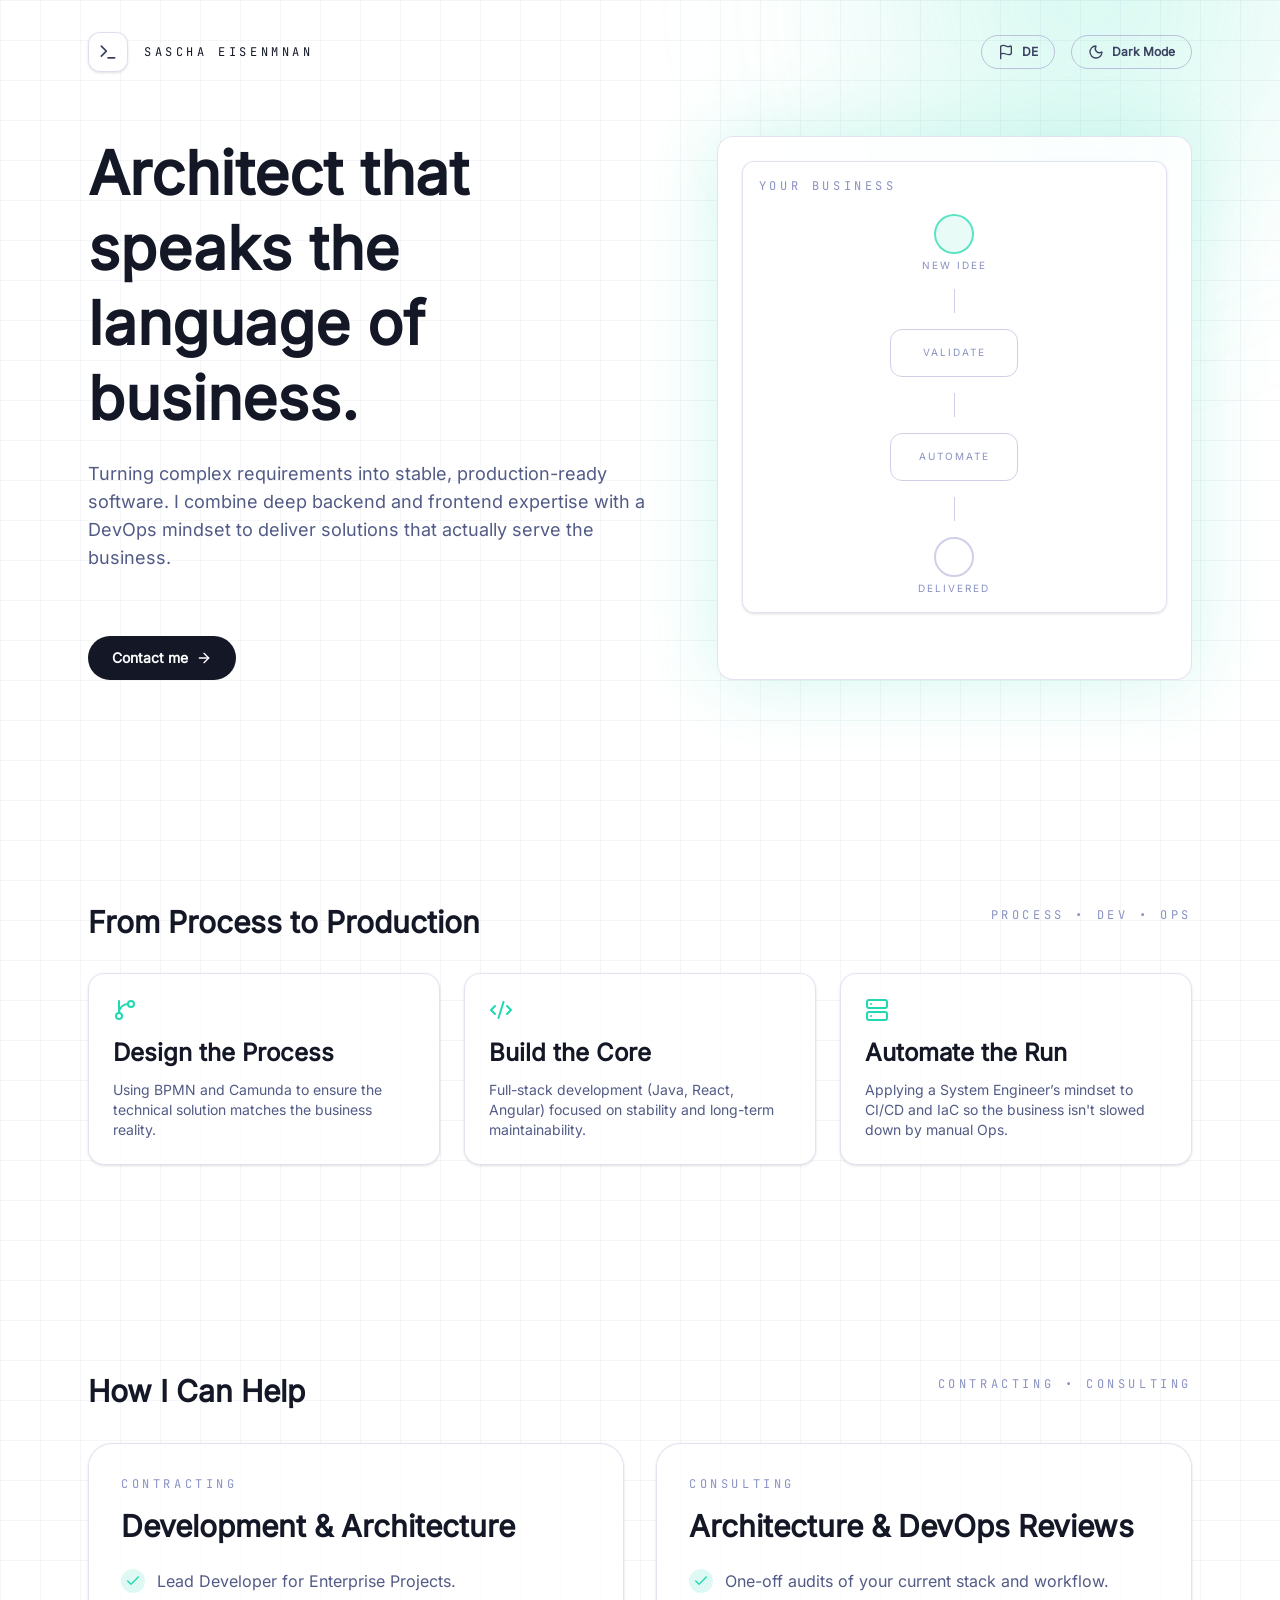
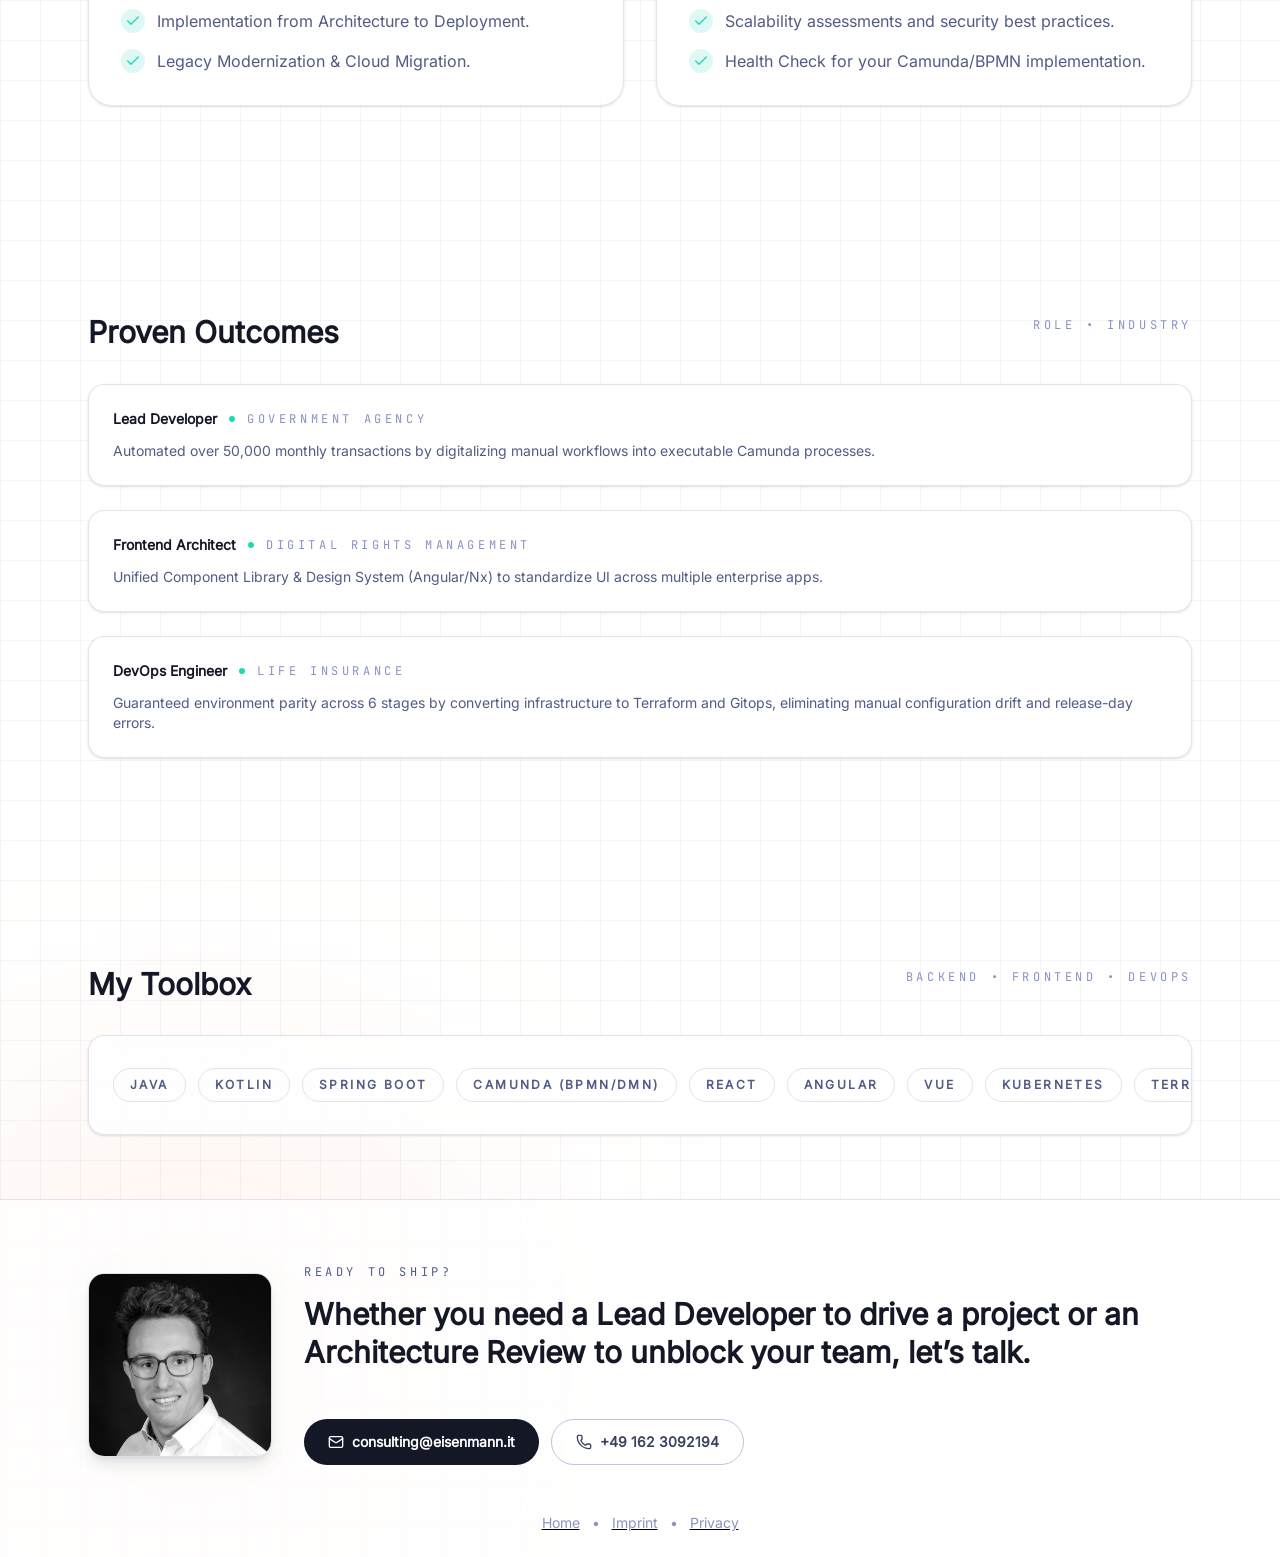
==== index.html @ 7e78bdd1 "Publish site from sascha-eisenmann/website@16d3186cc0974914301e470cc38a5252cf21152f" ====
<!DOCTYPE html><html lang="en-GB"><head><meta charSet="utf-8"/><meta name="viewport" content="width=device-width, initial-scale=1, shrink-to-fit=no"/><meta http-equiv="x-ua-compatible" content="ie=edge"/><meta name="generator" content="Gatsby 5.16.1"/><title data-react-helmet="true">Sascha Eisenmnan</title><style data-href="/styles.c20813e17851cd147e54.css" data-identity="gatsby-global-css">:host,:root{--fa-font-solid:normal 900 1em/1 "Font Awesome 6 Free";--fa-font-regular:normal 400 1em/1 "Font Awesome 6 Free";--fa-font-light:normal 300 1em/1 "Font Awesome 6 Pro";--fa-font-thin:normal 100 1em/1 "Font Awesome 6 Pro";--fa-font-duotone:normal 900 1em/1 "Font Awesome 6 Duotone";--fa-font-duotone-regular:normal 400 1em/1 "Font Awesome 6 Duotone";--fa-font-duotone-light:normal 300 1em/1 "Font Awesome 6 Duotone";--fa-font-duotone-thin:normal 100 1em/1 "Font Awesome 6 Duotone";--fa-font-brands:normal 400 1em/1 "Font Awesome 6 Brands";--fa-font-sharp-solid:normal 900 1em/1 "Font Awesome 6 Sharp";--fa-font-sharp-regular:normal 400 1em/1 "Font Awesome 6 Sharp";--fa-font-sharp-light:normal 300 1em/1 "Font Awesome 6 Sharp";--fa-font-sharp-thin:normal 100 1em/1 "Font Awesome 6 Sharp";--fa-font-sharp-duotone-solid:normal 900 1em/1 "Font Awesome 6 Sharp Duotone";--fa-font-sharp-duotone-regular:normal 400 1em/1 "Font Awesome 6 Sharp Duotone";--fa-font-sharp-duotone-light:normal 300 1em/1 "Font Awesome 6 Sharp Duotone";--fa-font-sharp-duotone-thin:normal 100 1em/1 "Font Awesome 6 Sharp Duotone"}svg.svg-inline--fa:not(:host),svg.svg-inline--fa:not(:root){box-sizing:content-box;overflow:visible}.svg-inline--fa{display:var(--fa-display,inline-block);height:1em;overflow:visible;vertical-align:-.125em}.svg-inline--fa.fa-2xs{vertical-align:.1em}.svg-inline--fa.fa-xs{vertical-align:0}.svg-inline--fa.fa-sm{vertical-align:-.07143em}.svg-inline--fa.fa-lg{vertical-align:-.2em}.svg-inline--fa.fa-xl{vertical-align:-.25em}.svg-inline--fa.fa-2xl{vertical-align:-.3125em}.svg-inline--fa.fa-pull-left{margin-right:var(--fa-pull-margin,.3em);width:auto}.svg-inline--fa.fa-pull-right{margin-left:var(--fa-pull-margin,.3em);width:auto}.svg-inline--fa.fa-li{top:.25em;width:var(--fa-li-width,2em)}.svg-inline--fa.fa-fw{width:var(--fa-fw-width,1.25em)}.fa-layers svg.svg-inline--fa{bottom:0;left:0;margin:auto;position:absolute;right:0;top:0}.fa-layers-counter,.fa-layers-text{display:inline-block;position:absolute;text-align:center}.fa-layers{display:inline-block;height:1em;position:relative;text-align:center;vertical-align:-.125em;width:1em}.fa-layers svg.svg-inline--fa{transform-origin:center center}.fa-layers-text{left:50%;top:50%;transform:translate(-50%,-50%);transform-origin:center center}.fa-layers-counter{background-color:var(--fa-counter-background-color,#ff253a);border-radius:var(--fa-counter-border-radius,1em);box-sizing:border-box;color:var(--fa-inverse,#fff);line-height:var(--fa-counter-line-height,1);max-width:var(--fa-counter-max-width,5em);min-width:var(--fa-counter-min-width,1.5em);overflow:hidden;padding:var(--fa-counter-padding,.25em .5em);right:var(--fa-right,0);text-overflow:ellipsis;top:var(--fa-top,0);transform:scale(var(--fa-counter-scale,.25));transform-origin:top right}.fa-layers-bottom-right{bottom:var(--fa-bottom,0);right:var(--fa-right,0);top:auto;transform:scale(var(--fa-layers-scale,.25));transform-origin:bottom right}.fa-layers-bottom-left{bottom:var(--fa-bottom,0);left:var(--fa-left,0);right:auto;top:auto;transform:scale(var(--fa-layers-scale,.25));transform-origin:bottom left}.fa-layers-top-right{right:var(--fa-right,0);top:var(--fa-top,0);transform:scale(var(--fa-layers-scale,.25));transform-origin:top right}.fa-layers-top-left{left:var(--fa-left,0);right:auto;top:var(--fa-top,0);transform:scale(var(--fa-layers-scale,.25));transform-origin:top left}.fa-1x{font-size:1em}.fa-2x{font-size:2em}.fa-3x{font-size:3em}.fa-4x{font-size:4em}.fa-5x{font-size:5em}.fa-6x{font-size:6em}.fa-7x{font-size:7em}.fa-8x{font-size:8em}.fa-9x{font-size:9em}.fa-10x{font-size:10em}.fa-2xs{font-size:.625em;line-height:.1em;vertical-align:.225em}.fa-xs{font-size:.75em;line-height:.08333em;vertical-align:.125em}.fa-sm{font-size:.875em;line-height:.07143em;vertical-align:.05357em}.fa-lg{font-size:1.25em;line-height:.05em;vertical-align:-.075em}.fa-xl{font-size:1.5em;line-height:.04167em;vertical-align:-.125em}.fa-2xl{font-size:2em;line-height:.03125em;vertical-align:-.1875em}.fa-fw{text-align:center;width:1.25em}.fa-ul{list-style-type:none;margin-left:var(--fa-li-margin,2.5em);padding-left:0}.fa-ul>li{position:relative}.fa-li{left:calc(var(--fa-li-width, 2em)*-1);line-height:inherit;position:absolute;text-align:center;width:var(--fa-li-width,2em)}.fa-border{border-color:var(--fa-border-color,#eee);border-radius:var(--fa-border-radius,.1em);border-style:var(--fa-border-style,solid);border-width:var(--fa-border-width,.08em);padding:var(--fa-border-padding,.2em .25em .15em)}.fa-pull-left{float:left;margin-right:var(--fa-pull-margin,.3em)}.fa-pull-right{float:right;margin-left:var(--fa-pull-margin,.3em)}.fa-beat{animation-delay:var(--fa-animation-delay,0s);animation-direction:var(--fa-animation-direction,normal);animation-duration:var(--fa-animation-duration,1s);animation-iteration-count:var(--fa-animation-iteration-count,infinite);animation-name:fa-beat;animation-timing-function:var(--fa-animation-timing,ease-in-out)}.fa-bounce{animation-delay:var(--fa-animation-delay,0s);animation-direction:var(--fa-animation-direction,normal);animation-duration:var(--fa-animation-duration,1s);animation-iteration-count:var(--fa-animation-iteration-count,infinite);animation-name:fa-bounce;animation-timing-function:var(--fa-animation-timing,cubic-bezier(.28,.84,.42,1))}.fa-fade{animation-iteration-count:var(--fa-animation-iteration-count,infinite);animation-name:fa-fade;animation-timing-function:var(--fa-animation-timing,cubic-bezier(.4,0,.6,1))}.fa-beat-fade,.fa-fade{animation-delay:var(--fa-animation-delay,0s);animation-direction:var(--fa-animation-direction,normal);animation-duration:var(--fa-animation-duration,1s)}.fa-beat-fade{animation-iteration-count:var(--fa-animation-iteration-count,infinite);animation-name:fa-beat-fade;animation-timing-function:var(--fa-animation-timing,cubic-bezier(.4,0,.6,1))}.fa-flip{animation-delay:var(--fa-animation-delay,0s);animation-direction:var(--fa-animation-direction,normal);animation-duration:var(--fa-animation-duration,1s);animation-iteration-count:var(--fa-animation-iteration-count,infinite);animation-name:fa-flip;animation-timing-function:var(--fa-animation-timing,ease-in-out)}.fa-shake{animation-duration:var(--fa-animation-duration,1s);animation-iteration-count:var(--fa-animation-iteration-count,infinite);animation-name:fa-shake;animation-timing-function:var(--fa-animation-timing,linear)}.fa-shake,.fa-spin{animation-delay:var(--fa-animation-delay,0s);animation-direction:var(--fa-animation-direction,normal)}.fa-spin{animation-duration:var(--fa-animation-duration,2s);animation-iteration-count:var(--fa-animation-iteration-count,infinite);animation-name:fa-spin;animation-timing-function:var(--fa-animation-timing,linear)}.fa-spin-reverse{--fa-animation-direction:reverse}.fa-pulse,.fa-spin-pulse{animation-direction:var(--fa-animation-direction,normal);animation-duration:var(--fa-animation-duration,1s);animation-iteration-count:var(--fa-animation-iteration-count,infinite);animation-name:fa-spin;animation-timing-function:var(--fa-animation-timing,steps(8))}@media (prefers-reduced-motion:reduce){.fa-beat,.fa-beat-fade,.fa-bounce,.fa-fade,.fa-flip,.fa-pulse,.fa-shake,.fa-spin,.fa-spin-pulse{animation-delay:-1ms;animation-duration:1ms;animation-iteration-count:1;transition-delay:0s;transition-duration:0s}}@keyframes fa-beat{0%,90%{transform:scale(1)}45%{transform:scale(var(--fa-beat-scale,1.25))}}@keyframes fa-bounce{0%{transform:scale(1) translateY(0)}10%{transform:scale(var(--fa-bounce-start-scale-x,1.1),var(--fa-bounce-start-scale-y,.9)) translateY(0)}30%{transform:scale(var(--fa-bounce-jump-scale-x,.9),var(--fa-bounce-jump-scale-y,1.1)) translateY(var(--fa-bounce-height,-.5em))}50%{transform:scale(var(--fa-bounce-land-scale-x,1.05),var(--fa-bounce-land-scale-y,.95)) translateY(0)}57%{transform:scale(1) translateY(var(--fa-bounce-rebound,-.125em))}64%{transform:scale(1) translateY(0)}to{transform:scale(1) translateY(0)}}@keyframes fa-fade{50%{opacity:var(--fa-fade-opacity,.4)}}@keyframes fa-beat-fade{0%,to{opacity:var(--fa-beat-fade-opacity,.4);transform:scale(1)}50%{opacity:1;transform:scale(var(--fa-beat-fade-scale,1.125))}}@keyframes fa-flip{50%{transform:rotate3d(var(--fa-flip-x,0),var(--fa-flip-y,1),var(--fa-flip-z,0),var(--fa-flip-angle,-180deg))}}@keyframes fa-shake{0%{transform:rotate(-15deg)}4%{transform:rotate(15deg)}24%,8%{transform:rotate(-18deg)}12%,28%{transform:rotate(18deg)}16%{transform:rotate(-22deg)}20%{transform:rotate(22deg)}32%{transform:rotate(-12deg)}36%{transform:rotate(12deg)}40%,to{transform:rotate(0deg)}}@keyframes fa-spin{0%{transform:rotate(0deg)}to{transform:rotate(1turn)}}.fa-rotate-90{transform:rotate(90deg)}.fa-rotate-180{transform:rotate(180deg)}.fa-rotate-270{transform:rotate(270deg)}.fa-flip-horizontal{transform:scaleX(-1)}.fa-flip-vertical{transform:scaleY(-1)}.fa-flip-both,.fa-flip-horizontal.fa-flip-vertical{transform:scale(-1)}.fa-rotate-by{transform:rotate(var(--fa-rotate-angle,0))}.fa-stack{display:inline-block;height:2em;position:relative;vertical-align:middle;width:2.5em}.fa-stack-1x,.fa-stack-2x{bottom:0;left:0;margin:auto;position:absolute;right:0;top:0;z-index:var(--fa-stack-z-index,auto)}.svg-inline--fa.fa-stack-1x{height:1em;width:1.25em}.svg-inline--fa.fa-stack-2x{height:2em;width:2.5em}.fa-inverse{color:var(--fa-inverse,#fff)}.fa-sr-only,.fa-sr-only-focusable:not(:focus),.sr-only,.sr-only-focusable:not(:focus){clip:rect(0,0,0,0);border-width:0;height:1px;margin:-1px;overflow:hidden;padding:0;position:absolute;white-space:nowrap;width:1px}.svg-inline--fa .fa-primary{fill:var(--fa-primary-color,currentColor);opacity:var(--fa-primary-opacity,1)}.svg-inline--fa .fa-secondary{fill:var(--fa-secondary-color,currentColor)}.svg-inline--fa .fa-secondary,.svg-inline--fa.fa-swap-opacity .fa-primary{opacity:var(--fa-secondary-opacity,.4)}.svg-inline--fa.fa-swap-opacity .fa-secondary{opacity:var(--fa-primary-opacity,1)}.svg-inline--fa mask .fa-primary,.svg-inline--fa mask .fa-secondary{fill:#000}

/*! tailwindcss v4.1.18 | MIT License | https://tailwindcss.com */@layer properties{@supports ((-webkit-hyphens:none) and (not (margin-trim:inline))) or ((-moz-orient:inline) and (not (color:rgb(from red r g b)))){*,::backdrop,:after,:before{--tw-rotate-x:initial;--tw-rotate-y:initial;--tw-rotate-z:initial;--tw-skew-x:initial;--tw-skew-y:initial;--tw-space-y-reverse:0;--tw-border-style:solid;--tw-leading:initial;--tw-font-weight:initial;--tw-tracking:initial;--tw-shadow:0 0 #0000;--tw-shadow-color:initial;--tw-shadow-alpha:100%;--tw-inset-shadow:0 0 #0000;--tw-inset-shadow-color:initial;--tw-inset-shadow-alpha:100%;--tw-ring-color:initial;--tw-ring-shadow:0 0 #0000;--tw-inset-ring-color:initial;--tw-inset-ring-shadow:0 0 #0000;--tw-ring-inset:initial;--tw-ring-offset-width:0px;--tw-ring-offset-color:#fff;--tw-ring-offset-shadow:0 0 #0000;--tw-outline-style:solid;--tw-blur:initial;--tw-brightness:initial;--tw-contrast:initial;--tw-grayscale:initial;--tw-hue-rotate:initial;--tw-invert:initial;--tw-opacity:initial;--tw-saturate:initial;--tw-sepia:initial;--tw-drop-shadow:initial;--tw-drop-shadow-color:initial;--tw-drop-shadow-alpha:100%;--tw-drop-shadow-size:initial;--tw-backdrop-blur:initial;--tw-backdrop-brightness:initial;--tw-backdrop-contrast:initial;--tw-backdrop-grayscale:initial;--tw-backdrop-hue-rotate:initial;--tw-backdrop-invert:initial;--tw-backdrop-opacity:initial;--tw-backdrop-saturate:initial;--tw-backdrop-sepia:initial;--tw-ease:initial;--tw-translate-x:0;--tw-translate-y:0;--tw-translate-z:0}}}@layer base{*,::backdrop,:after,:before{border:0 solid;box-sizing:border-box;margin:0;padding:0}::file-selector-button{border:0 solid;box-sizing:border-box;margin:0;padding:0}:host,html{-webkit-text-size-adjust:100%;font-feature-settings:var(--default-font-feature-settings,normal);-webkit-tap-highlight-color:transparent;font-family:var(--default-font-family,ui-sans-serif,system-ui,sans-serif,"Apple Color Emoji","Segoe UI Emoji","Segoe UI Symbol","Noto Color Emoji");font-variation-settings:var(--default-font-variation-settings,normal);line-height:1.5;-moz-tab-size:4;-o-tab-size:4;tab-size:4}hr{border-top-width:1px;color:inherit;height:0}abbr:where([title]){-webkit-text-decoration:underline dotted;text-decoration:underline dotted}h1,h2,h3,h4,h5,h6{font-size:inherit;font-weight:inherit}a{color:inherit;-webkit-text-decoration:inherit;text-decoration:inherit}b,strong{font-weight:bolder}code,kbd,pre,samp{font-feature-settings:var(--default-mono-font-feature-settings,normal);font-family:var(--default-mono-font-family,ui-monospace,SFMono-Regular,Menlo,Monaco,Consolas,"Liberation Mono","Courier New",monospace);font-size:1em;font-variation-settings:var(--default-mono-font-variation-settings,normal)}small{font-size:80%}sub,sup{font-size:75%;line-height:0;position:relative;vertical-align:baseline}sub{bottom:-.25em}sup{top:-.5em}table{border-collapse:collapse;border-color:inherit;text-indent:0}:-moz-focusring{outline:auto}progress{vertical-align:baseline}summary{display:list-item}menu,ol,ul{list-style:none}audio,canvas,embed,iframe,img,object,svg,video{display:block;vertical-align:middle}img,video{height:auto;max-width:100%}button,input,optgroup,select,textarea{font-feature-settings:inherit;background-color:#0000;border-radius:0;color:inherit;font:inherit;font-variation-settings:inherit;letter-spacing:inherit;opacity:1}::file-selector-button{font-feature-settings:inherit;background-color:#0000;border-radius:0;color:inherit;font:inherit;font-variation-settings:inherit;letter-spacing:inherit;opacity:1}:where(select:is([multiple],[size])) optgroup{font-weight:bolder}:where(select:is([multiple],[size])) optgroup option{padding-inline-start:20px}::file-selector-button{margin-inline-end:4px}::-moz-placeholder{opacity:1}::placeholder{opacity:1}@supports (not (-webkit-appearance:-apple-pay-button)) or (contain-intrinsic-size:1px){::-moz-placeholder{color:currentColor}::placeholder{color:currentColor}@supports (color:color-mix(in lab,red,red)){::-moz-placeholder{color:color-mix(in oklab,currentcolor 50%,transparent)}::placeholder{color:color-mix(in oklab,currentcolor 50%,transparent)}}}textarea{resize:vertical}::-webkit-search-decoration{-webkit-appearance:none}::-webkit-date-and-time-value{min-height:1lh;text-align:inherit}::-webkit-datetime-edit{display:inline-flex}::-webkit-datetime-edit-fields-wrapper{padding:0}::-webkit-datetime-edit,::-webkit-datetime-edit-year-field{padding-block:0}::-webkit-datetime-edit-day-field,::-webkit-datetime-edit-month-field{padding-block:0}::-webkit-datetime-edit-hour-field,::-webkit-datetime-edit-minute-field{padding-block:0}::-webkit-datetime-edit-millisecond-field,::-webkit-datetime-edit-second-field{padding-block:0}::-webkit-datetime-edit-meridiem-field{padding-block:0}::-webkit-calendar-picker-indicator{line-height:1}:-moz-ui-invalid{box-shadow:none}button,input:where([type=button],[type=reset],[type=submit]){-webkit-appearance:button;-moz-appearance:button;appearance:button}::file-selector-button{-webkit-appearance:button;-moz-appearance:button;appearance:button}::-webkit-inner-spin-button,::-webkit-outer-spin-button{height:auto}[hidden]:where(:not([hidden=until-found])){display:none!important}}@font-face{font-display:swap;font-family:IBM Plex Sans;font-style:normal;font-weight:400;src:url(/static/ibm-plex-sans-cyrillic-ext-400-normal-c7f19d6795be43c1647b4b5d3cc0953d.woff2)format("woff2"),url(/static/ibm-plex-sans-cyrillic-ext-400-normal-5b7e59c2b55016b4395610dc67a089a5.woff)format("woff");unicode-range:u+460-52f,u+1c80-1c8a,u+20b4,u+2de0-2dff,u+a640-a69f,u+fe2e-fe2f}@font-face{font-display:swap;font-family:IBM Plex Sans;font-style:normal;font-weight:400;src:url(/static/ibm-plex-sans-cyrillic-400-normal-f55992bec61fac647a43812753fdf6db.woff2)format("woff2"),url(/static/ibm-plex-sans-cyrillic-400-normal-c4aae3aa3c88327f34ffad0985107e06.woff)format("woff");unicode-range:u+301,u+400-45f,u+490-491,u+4b0-4b1,u+2116}@font-face{font-display:swap;font-family:IBM Plex Sans;font-style:normal;font-weight:400;src:url([data-uri])format("woff2"),url([data-uri])format("woff");unicode-range:u+370-377,u+37a-37f,u+384-38a,u+38c,u+38e-3a1,u+3a3-3ff}@font-face{font-display:swap;font-family:IBM Plex Sans;font-style:normal;font-weight:400;src:url([data-uri])format("woff2"),url([data-uri])format("woff");unicode-range:u+102-103,u+110-111,u+128-129,u+168-169,u+1a0-1a1,u+1af-1b0,u+300-301,u+303-304,u+308-309,u+323,u+329,u+1ea0-1ef9,u+20ab}@font-face{font-display:swap;font-family:IBM Plex Sans;font-style:normal;font-weight:400;src:url(/static/ibm-plex-sans-latin-ext-400-normal-11781b13e59d30facc4078291d0b62d2.woff2)format("woff2"),url(/static/ibm-plex-sans-latin-ext-400-normal-24d83b525f192cb3d1ca99619fd54f18.woff)format("woff");unicode-range:u+100-2ba,u+2bd-2c5,u+2c7-2cc,u+2ce-2d7,u+2dd-2ff,u+304,u+308,u+329,u+1d00-1dbf,u+1e00-1e9f,u+1ef2-1eff,u+2020,u+20a0-20ab,u+20ad-20c0,u+2113,u+2c60-2c7f,u+a720-a7ff}@font-face{font-display:swap;font-family:IBM Plex Sans;font-style:normal;font-weight:400;src:url(/static/ibm-plex-sans-latin-400-normal-3160b5c6767eb4c69c785b2b20ddf21a.woff2)format("woff2"),url(/static/ibm-plex-sans-latin-400-normal-65b2eda743bf1110347695ef0f76f829.woff)format("woff");unicode-range:u+??,u+131,u+152-153,u+2bb-2bc,u+2c6,u+2da,u+2dc,u+304,u+308,u+329,u+2000-206f,u+20ac,u+2122,u+2191,u+2193,u+2212,u+2215,u+feff,u+fffd}@font-face{font-display:swap;font-family:Inter;font-style:normal;font-weight:400;src:url(/static/inter-cyrillic-ext-400-normal-39fbf8d2c4abc46f721fd13d25f218b6.woff2)format("woff2"),url(/static/inter-cyrillic-ext-400-normal-818b84180553acc613f3384f97852cea.woff)format("woff");unicode-range:u+460-52f,u+1c80-1c8a,u+20b4,u+2de0-2dff,u+a640-a69f,u+fe2e-fe2f}@font-face{font-display:swap;font-family:Inter;font-style:normal;font-weight:400;src:url([data-uri])format("woff2"),url([data-uri])format("woff");unicode-range:u+301,u+400-45f,u+490-491,u+4b0-4b1,u+2116}@font-face{font-display:swap;font-family:Inter;font-style:normal;font-weight:400;src:url([data-uri])format("woff2"),url([data-uri])format("woff");unicode-range:u+1f??}@font-face{font-display:swap;font-family:Inter;font-style:normal;font-weight:400;src:url([data-uri])format("woff2"),url([data-uri])format("woff");unicode-range:u+370-377,u+37a-37f,u+384-38a,u+38c,u+38e-3a1,u+3a3-3ff}@font-face{font-display:swap;font-family:Inter;font-style:normal;font-weight:400;src:url([data-uri])format("woff2"),url([data-uri])format("woff");unicode-range:u+102-103,u+110-111,u+128-129,u+168-169,u+1a0-1a1,u+1af-1b0,u+300-301,u+303-304,u+308-309,u+323,u+329,u+1ea0-1ef9,u+20ab}@font-face{font-display:swap;font-family:Inter;font-style:normal;font-weight:400;src:url(/static/inter-latin-ext-400-normal-210fb826cb25acbd4094094e2ba72036.woff2)format("woff2"),url(/static/inter-latin-ext-400-normal-c616205185f0d3677df92ca67265336b.woff)format("woff");unicode-range:u+100-2ba,u+2bd-2c5,u+2c7-2cc,u+2ce-2d7,u+2dd-2ff,u+304,u+308,u+329,u+1d00-1dbf,u+1e00-1e9f,u+1ef2-1eff,u+2020,u+20a0-20ab,u+20ad-20c0,u+2113,u+2c60-2c7f,u+a720-a7ff}@font-face{font-display:swap;font-family:Inter;font-style:normal;font-weight:400;src:url(/static/inter-latin-400-normal-eca1e21531598d5db58f56b3ba23a8cc.woff2)format("woff2"),url(/static/inter-latin-400-normal-2ea1079c0069eb040a52a7830ffa0114.woff)format("woff");unicode-range:u+??,u+131,u+152-153,u+2bb-2bc,u+2c6,u+2da,u+2dc,u+304,u+308,u+329,u+2000-206f,u+20ac,u+2122,u+2191,u+2193,u+2212,u+2215,u+feff,u+fffd}@font-face{font-display:swap;font-family:JetBrains Mono;font-style:normal;font-weight:400;src:url([data-uri])format("woff2"),url([data-uri])format("woff");unicode-range:u+460-52f,u+1c80-1c8a,u+20b4,u+2de0-2dff,u+a640-a69f,u+fe2e-fe2f}@font-face{font-display:swap;font-family:JetBrains Mono;font-style:normal;font-weight:400;src:url([data-uri])format("woff2"),url([data-uri])format("woff");unicode-range:u+301,u+400-45f,u+490-491,u+4b0-4b1,u+2116}@font-face{font-display:swap;font-family:JetBrains Mono;font-style:normal;font-weight:400;src:url([data-uri])format("woff2"),url([data-uri])format("woff");unicode-range:u+370-377,u+37a-37f,u+384-38a,u+38c,u+38e-3a1,u+3a3-3ff}@font-face{font-display:swap;font-family:JetBrains Mono;font-style:normal;font-weight:400;src:url([data-uri])format("woff2"),url([data-uri])format("woff");unicode-range:u+102-103,u+110-111,u+128-129,u+168-169,u+1a0-1a1,u+1af-1b0,u+300-301,u+303-304,u+308-309,u+323,u+329,u+1ea0-1ef9,u+20ab}@font-face{font-display:swap;font-family:JetBrains Mono;font-style:normal;font-weight:400;src:url([data-uri])format("woff2"),url(/static/jetbrains-mono-latin-ext-400-normal-dfdc51c009ca3dea7613b2ff11d70b71.woff)format("woff");unicode-range:u+100-2ba,u+2bd-2c5,u+2c7-2cc,u+2ce-2d7,u+2dd-2ff,u+304,u+308,u+329,u+1d00-1dbf,u+1e00-1e9f,u+1ef2-1eff,u+2020,u+20a0-20ab,u+20ad-20c0,u+2113,u+2c60-2c7f,u+a720-a7ff}@font-face{font-display:swap;font-family:JetBrains Mono;font-style:normal;font-weight:400;src:url(/static/jetbrains-mono-latin-400-normal-d04352f240062b100fba0eff7f328200.woff2)format("woff2"),url(/static/jetbrains-mono-latin-400-normal-1fef352a4021940e309a0cc0794be0f8.woff)format("woff");unicode-range:u+??,u+131,u+152-153,u+2bb-2bc,u+2c6,u+2da,u+2dc,u+304,u+308,u+329,u+2000-206f,u+20ac,u+2122,u+2191,u+2193,u+2212,u+2215,u+feff,u+fffd}@layer theme{:host,:root{--font-sans:"Inter",ui-sans-serif,system-ui;--font-mono:"JetBrains Mono",ui-monospace,SFMono-Regular;--color-white:#fff;--spacing:.25rem;--container-6xl:72rem;--text-xs:.75rem;--text-xs--line-height:1.33333;--text-sm:.875rem;--text-sm--line-height:1.42857;--text-base:1rem;--text-base--line-height:1.5;--text-lg:1.125rem;--text-lg--line-height:1.55556;--text-xl:1.25rem;--text-xl--line-height:1.4;--text-2xl:1.5rem;--text-2xl--line-height:1.33333;--text-3xl:1.875rem;--text-3xl--line-height:1.2;--text-4xl:2.25rem;--text-4xl--line-height:1.11111;--text-6xl:3.75rem;--text-6xl--line-height:1;--font-weight-semibold:600;--leading-tight:1.25;--radius-xl:.75rem;--radius-2xl:1rem;--radius-3xl:1.5rem;--ease-in-out:cubic-bezier(.4,0,.2,1);--default-transition-duration:.15s;--default-transition-timing-function:cubic-bezier(.4,0,.2,1);--default-font-family:var(--font-sans);--default-mono-font-family:var(--font-mono);--color-ink-50:#f7f7fb;--color-ink-100:#ececf6;--color-ink-200:#cfd0e7;--color-ink-300:#b1b5d6;--color-ink-400:#8a92c2;--color-ink-600:#525b86;--color-ink-700:#3b4261;--color-ink-800:#262a3f;--color-ink-900:#141726;--color-neon-500:#20d9b0;--color-ember-500:#ff7a42}}@layer components;@layer utilities{.pointer-events-none{pointer-events:none}.absolute{position:absolute}.relative{position:relative}.sticky{position:sticky}.-inset-2{inset:calc(var(--spacing)*-2)}.inset-0{inset:calc(var(--spacing)*0)}.-top-48{top:calc(var(--spacing)*-48)}.right-0{right:calc(var(--spacing)*0)}.bottom-0{bottom:calc(var(--spacing)*0)}.left-0{left:calc(var(--spacing)*0)}.z-10{z-index:10}.mx-auto{margin-inline:auto}.prose{color:var(--tw-prose-body);max-width:65ch}.prose :where(p):not(:where([class~=not-prose],[class~=not-prose] *)){margin-bottom:1.25em;margin-top:1.25em}.prose :where([class~=lead]):not(:where([class~=not-prose],[class~=not-prose] *)){color:var(--tw-prose-lead);font-size:1.25em;line-height:1.6;margin-bottom:1.2em;margin-top:1.2em}.prose :where(a):not(:where([class~=not-prose],[class~=not-prose] *)){color:var(--tw-prose-links);font-weight:500;text-decoration:underline}.prose :where(strong):not(:where([class~=not-prose],[class~=not-prose] *)){color:var(--tw-prose-bold);font-weight:600}.prose :where(a strong):not(:where([class~=not-prose],[class~=not-prose] *)),.prose :where(blockquote strong):not(:where([class~=not-prose],[class~=not-prose] *)),.prose :where(thead th strong):not(:where([class~=not-prose],[class~=not-prose] *)){color:inherit}.prose :where(ol):not(:where([class~=not-prose],[class~=not-prose] *)){list-style-type:decimal;margin-bottom:1.25em;margin-top:1.25em;padding-inline-start:1.625em}.prose :where(ol[type=A]):not(:where([class~=not-prose],[class~=not-prose] *)){list-style-type:upper-alpha}.prose :where(ol[type=a]):not(:where([class~=not-prose],[class~=not-prose] *)){list-style-type:lower-alpha}.prose :where(ol[type=A s]):not(:where([class~=not-prose],[class~=not-prose] *)){list-style-type:upper-alpha}.prose :where(ol[type=a s]):not(:where([class~=not-prose],[class~=not-prose] *)){list-style-type:lower-alpha}.prose :where(ol[type=I]):not(:where([class~=not-prose],[class~=not-prose] *)){list-style-type:upper-roman}.prose :where(ol[type=i]):not(:where([class~=not-prose],[class~=not-prose] *)){list-style-type:lower-roman}.prose :where(ol[type=I s]):not(:where([class~=not-prose],[class~=not-prose] *)){list-style-type:upper-roman}.prose :where(ol[type=i s]):not(:where([class~=not-prose],[class~=not-prose] *)){list-style-type:lower-roman}.prose :where(ol[type="1"]):not(:where([class~=not-prose],[class~=not-prose] *)){list-style-type:decimal}.prose :where(ul):not(:where([class~=not-prose],[class~=not-prose] *)){list-style-type:disc;margin-bottom:1.25em;margin-top:1.25em;padding-inline-start:1.625em}.prose :where(ol>li):not(:where([class~=not-prose],[class~=not-prose] *))::marker{color:var(--tw-prose-counters);font-weight:400}.prose :where(ul>li):not(:where([class~=not-prose],[class~=not-prose] *))::marker{color:var(--tw-prose-bullets)}.prose :where(dt):not(:where([class~=not-prose],[class~=not-prose] *)){color:var(--tw-prose-headings);font-weight:600;margin-top:1.25em}.prose :where(hr):not(:where([class~=not-prose],[class~=not-prose] *)){border-color:var(--tw-prose-hr);border-top-width:1px;margin-bottom:3em;margin-top:3em}.prose :where(blockquote):not(:where([class~=not-prose],[class~=not-prose] *)){border-inline-start-color:var(--tw-prose-quote-borders);border-inline-start-width:.25rem;color:var(--tw-prose-quotes);font-style:italic;font-weight:500;margin-bottom:1.6em;margin-top:1.6em;padding-inline-start:1em;quotes:"“""”""‘""’"}.prose :where(blockquote p:first-of-type):not(:where([class~=not-prose],[class~=not-prose] *)):before{content:open-quote}.prose :where(blockquote p:last-of-type):not(:where([class~=not-prose],[class~=not-prose] *)):after{content:close-quote}.prose :where(h1):not(:where([class~=not-prose],[class~=not-prose] *)){color:var(--tw-prose-headings);font-size:2.25em;font-weight:800;line-height:1.11111;margin-bottom:.888889em;margin-top:0}.prose :where(h1 strong):not(:where([class~=not-prose],[class~=not-prose] *)){color:inherit;font-weight:900}.prose :where(h2):not(:where([class~=not-prose],[class~=not-prose] *)){color:var(--tw-prose-headings);font-size:1.5em;font-weight:700;line-height:1.33333;margin-bottom:1em;margin-top:2em}.prose :where(h2 strong):not(:where([class~=not-prose],[class~=not-prose] *)){color:inherit;font-weight:800}.prose :where(h3):not(:where([class~=not-prose],[class~=not-prose] *)){color:var(--tw-prose-headings);font-size:1.25em;font-weight:600;line-height:1.6;margin-bottom:.6em;margin-top:1.6em}.prose :where(h3 strong):not(:where([class~=not-prose],[class~=not-prose] *)){color:inherit;font-weight:700}.prose :where(h4):not(:where([class~=not-prose],[class~=not-prose] *)){color:var(--tw-prose-headings);font-weight:600;line-height:1.5;margin-bottom:.5em;margin-top:1.5em}.prose :where(h4 strong):not(:where([class~=not-prose],[class~=not-prose] *)){color:inherit;font-weight:700}.prose :where(img):not(:where([class~=not-prose],[class~=not-prose] *)){margin-bottom:2em;margin-top:2em}.prose :where(picture):not(:where([class~=not-prose],[class~=not-prose] *)){display:block;margin-bottom:2em;margin-top:2em}.prose :where(video):not(:where([class~=not-prose],[class~=not-prose] *)){margin-bottom:2em;margin-top:2em}.prose :where(kbd):not(:where([class~=not-prose],[class~=not-prose] *)){border-radius:.3125rem;box-shadow:0 0 0 1px var(--tw-prose-kbd-shadows),0 3px 0 var(--tw-prose-kbd-shadows);color:var(--tw-prose-kbd);font-family:inherit;font-size:.875em;font-weight:500;padding-inline-end:.375em;padding-bottom:.1875em;padding-top:.1875em;padding-inline-start:.375em}.prose :where(code):not(:where([class~=not-prose],[class~=not-prose] *)){color:var(--tw-prose-code);font-size:.875em;font-weight:600}.prose :where(code):not(:where([class~=not-prose],[class~=not-prose] *)):after,.prose :where(code):not(:where([class~=not-prose],[class~=not-prose] *)):before{content:"`"}.prose :where(a code):not(:where([class~=not-prose],[class~=not-prose] *)),.prose :where(h1 code):not(:where([class~=not-prose],[class~=not-prose] *)){color:inherit}.prose :where(h2 code):not(:where([class~=not-prose],[class~=not-prose] *)){color:inherit;font-size:.875em}.prose :where(h3 code):not(:where([class~=not-prose],[class~=not-prose] *)){color:inherit;font-size:.9em}.prose :where(blockquote code):not(:where([class~=not-prose],[class~=not-prose] *)),.prose :where(h4 code):not(:where([class~=not-prose],[class~=not-prose] *)),.prose :where(thead th code):not(:where([class~=not-prose],[class~=not-prose] *)){color:inherit}.prose :where(pre):not(:where([class~=not-prose],[class~=not-prose] *)){background-color:var(--tw-prose-pre-bg);border-radius:.375rem;color:var(--tw-prose-pre-code);font-size:.875em;font-weight:400;line-height:1.71429;margin-bottom:1.71429em;margin-top:1.71429em;overflow-x:auto;padding-inline-end:1.14286em;padding-bottom:.857143em;padding-top:.857143em;padding-inline-start:1.14286em}.prose :where(pre code):not(:where([class~=not-prose],[class~=not-prose] *)){background-color:#0000;border-radius:0;border-width:0;color:inherit;font-family:inherit;font-size:inherit;font-weight:inherit;line-height:inherit;padding:0}.prose :where(pre code):not(:where([class~=not-prose],[class~=not-prose] *)):after,.prose :where(pre code):not(:where([class~=not-prose],[class~=not-prose] *)):before{content:none}.prose :where(table):not(:where([class~=not-prose],[class~=not-prose] *)){font-size:.875em;line-height:1.71429;margin-bottom:2em;margin-top:2em;table-layout:auto;width:100%}.prose :where(thead):not(:where([class~=not-prose],[class~=not-prose] *)){border-bottom-color:var(--tw-prose-th-borders);border-bottom-width:1px}.prose :where(thead th):not(:where([class~=not-prose],[class~=not-prose] *)){color:var(--tw-prose-headings);font-weight:600;padding-inline-end:.571429em;padding-bottom:.571429em;padding-inline-start:.571429em;vertical-align:bottom}.prose :where(tbody tr):not(:where([class~=not-prose],[class~=not-prose] *)){border-bottom-color:var(--tw-prose-td-borders);border-bottom-width:1px}.prose :where(tbody tr:last-child):not(:where([class~=not-prose],[class~=not-prose] *)){border-bottom-width:0}.prose :where(tbody td):not(:where([class~=not-prose],[class~=not-prose] *)){vertical-align:baseline}.prose :where(tfoot):not(:where([class~=not-prose],[class~=not-prose] *)){border-top-color:var(--tw-prose-th-borders);border-top-width:1px}.prose :where(tfoot td):not(:where([class~=not-prose],[class~=not-prose] *)){vertical-align:top}.prose :where(th,td):not(:where([class~=not-prose],[class~=not-prose] *)){text-align:start}.prose :where(figure>*):not(:where([class~=not-prose],[class~=not-prose] *)){margin-bottom:0;margin-top:0}.prose :where(figcaption):not(:where([class~=not-prose],[class~=not-prose] *)){color:var(--tw-prose-captions);font-size:.875em;line-height:1.42857;margin-top:.857143em}.prose{--tw-prose-body:oklch(37.3% .034 259.733);--tw-prose-headings:oklch(21% .034 264.665);--tw-prose-lead:oklch(44.6% .03 256.802);--tw-prose-links:oklch(21% .034 264.665);--tw-prose-bold:oklch(21% .034 264.665);--tw-prose-counters:oklch(55.1% .027 264.364);--tw-prose-bullets:oklch(87.2% .01 258.338);--tw-prose-hr:oklch(92.8% .006 264.531);--tw-prose-quotes:oklch(21% .034 264.665);--tw-prose-quote-borders:oklch(92.8% .006 264.531);--tw-prose-captions:oklch(55.1% .027 264.364);--tw-prose-kbd:oklch(21% .034 264.665);--tw-prose-kbd-shadows:oklab(21% -.00316127 -.0338527/.1);--tw-prose-code:oklch(21% .034 264.665);--tw-prose-pre-code:oklch(92.8% .006 264.531);--tw-prose-pre-bg:oklch(27.8% .033 256.848);--tw-prose-th-borders:oklch(87.2% .01 258.338);--tw-prose-td-borders:oklch(92.8% .006 264.531);--tw-prose-invert-body:oklch(87.2% .01 258.338);--tw-prose-invert-headings:#fff;--tw-prose-invert-lead:oklch(70.7% .022 261.325);--tw-prose-invert-links:#fff;--tw-prose-invert-bold:#fff;--tw-prose-invert-counters:oklch(70.7% .022 261.325);--tw-prose-invert-bullets:oklch(44.6% .03 256.802);--tw-prose-invert-hr:oklch(37.3% .034 259.733);--tw-prose-invert-quotes:oklch(96.7% .003 264.542);--tw-prose-invert-quote-borders:oklch(37.3% .034 259.733);--tw-prose-invert-captions:oklch(70.7% .022 261.325);--tw-prose-invert-kbd:#fff;--tw-prose-invert-kbd-shadows:#ffffff1a;--tw-prose-invert-code:#fff;--tw-prose-invert-pre-code:oklch(87.2% .01 258.338);--tw-prose-invert-pre-bg:#00000080;--tw-prose-invert-th-borders:oklch(44.6% .03 256.802);--tw-prose-invert-td-borders:oklch(37.3% .034 259.733);font-size:1rem;line-height:1.75}.prose :where(picture>img):not(:where([class~=not-prose],[class~=not-prose] *)){margin-bottom:0;margin-top:0}.prose :where(li):not(:where([class~=not-prose],[class~=not-prose] *)){margin-bottom:.5em;margin-top:.5em}.prose :where(ol>li):not(:where([class~=not-prose],[class~=not-prose] *)),.prose :where(ul>li):not(:where([class~=not-prose],[class~=not-prose] *)){padding-inline-start:.375em}.prose :where(.prose>ul>li p):not(:where([class~=not-prose],[class~=not-prose] *)){margin-bottom:.75em;margin-top:.75em}.prose :where(.prose>ul>li>p:first-child):not(:where([class~=not-prose],[class~=not-prose] *)){margin-top:1.25em}.prose :where(.prose>ul>li>p:last-child):not(:where([class~=not-prose],[class~=not-prose] *)){margin-bottom:1.25em}.prose :where(.prose>ol>li>p:first-child):not(:where([class~=not-prose],[class~=not-prose] *)){margin-top:1.25em}.prose :where(.prose>ol>li>p:last-child):not(:where([class~=not-prose],[class~=not-prose] *)){margin-bottom:1.25em}.prose :where(ul ul,ul ol,ol ul,ol ol):not(:where([class~=not-prose],[class~=not-prose] *)){margin-bottom:.75em;margin-top:.75em}.prose :where(dl):not(:where([class~=not-prose],[class~=not-prose] *)){margin-bottom:1.25em;margin-top:1.25em}.prose :where(dd):not(:where([class~=not-prose],[class~=not-prose] *)){margin-top:.5em;padding-inline-start:1.625em}.prose :where(h2+*):not(:where([class~=not-prose],[class~=not-prose] *)),.prose :where(h3+*):not(:where([class~=not-prose],[class~=not-prose] *)),.prose :where(h4+*):not(:where([class~=not-prose],[class~=not-prose] *)),.prose :where(hr+*):not(:where([class~=not-prose],[class~=not-prose] *)){margin-top:0}.prose :where(thead th:first-child):not(:where([class~=not-prose],[class~=not-prose] *)){padding-inline-start:0}.prose :where(thead th:last-child):not(:where([class~=not-prose],[class~=not-prose] *)){padding-inline-end:0}.prose :where(tbody td,tfoot td):not(:where([class~=not-prose],[class~=not-prose] *)){padding-inline-end:.571429em;padding-bottom:.571429em;padding-top:.571429em;padding-inline-start:.571429em}.prose :where(tbody td:first-child,tfoot td:first-child):not(:where([class~=not-prose],[class~=not-prose] *)){padding-inline-start:0}.prose :where(tbody td:last-child,tfoot td:last-child):not(:where([class~=not-prose],[class~=not-prose] *)){padding-inline-end:0}.prose :where(figure):not(:where([class~=not-prose],[class~=not-prose] *)){margin-bottom:2em;margin-top:2em}.prose :where(.prose>:first-child):not(:where([class~=not-prose],[class~=not-prose] *)){margin-top:0}.prose :where(.prose>:last-child):not(:where([class~=not-prose],[class~=not-prose] *)){margin-bottom:0}.mt-3{margin-top:calc(var(--spacing)*3)}.mt-4{margin-top:calc(var(--spacing)*4)}.mt-5{margin-top:calc(var(--spacing)*5)}.mt-6{margin-top:calc(var(--spacing)*6)}.mt-10{margin-top:calc(var(--spacing)*10)}.mt-20{margin-top:calc(var(--spacing)*20)}.block{display:block}.contents{display:contents}.flex{display:flex}.grid{display:grid}.hidden{display:none}.table-header-group{display:table-header-group}.h-1\.5{height:calc(var(--spacing)*1.5)}.h-4{height:calc(var(--spacing)*4)}.h-5{height:calc(var(--spacing)*5)}.h-6{height:calc(var(--spacing)*6)}.h-7{height:calc(var(--spacing)*7)}.h-10{height:calc(var(--spacing)*10)}.h-12{height:calc(var(--spacing)*12)}.h-14{height:calc(var(--spacing)*14)}.h-96{height:calc(var(--spacing)*96)}.h-full{height:100%}.min-h-10{min-height:calc(var(--spacing)*10)}.min-h-screen{min-height:100vh}.w-1\.5{width:calc(var(--spacing)*1.5)}.w-4{width:calc(var(--spacing)*4)}.w-5{width:calc(var(--spacing)*5)}.w-6{width:calc(var(--spacing)*6)}.w-7{width:calc(var(--spacing)*7)}.w-10{width:calc(var(--spacing)*10)}.w-14{width:calc(var(--spacing)*14)}.w-32{width:calc(var(--spacing)*32)}.w-96{width:calc(var(--spacing)*96)}.w-full{width:100%}.w-px{width:1px}.max-w-6xl{max-width:var(--container-6xl)}.max-w-40{max-width:calc(var(--spacing)*40)}.max-w-none{max-width:none}.min-w-10{min-width:calc(var(--spacing)*10)}.flex-1{flex:1}.basis-2\/12{flex-basis:16.6667%}.transform{transform:var(--tw-rotate-x,)var(--tw-rotate-y,)var(--tw-rotate-z,)var(--tw-skew-x,)var(--tw-skew-y,)}.cursor-pointer{cursor:pointer}.flex-col{flex-direction:column}.place-items-center{place-items:center}.gap-6{gap:calc(var(--spacing)*6)}.gap-8{gap:calc(var(--spacing)*8)}.gap-12{gap:calc(var(--spacing)*12)}:where(.space-y-4>:not(:last-child)){--tw-space-y-reverse:0;margin-block-end:calc(var(--spacing)*4*(1 - var(--tw-space-y-reverse)));margin-block-start:calc(var(--spacing)*4*var(--tw-space-y-reverse))}:where(.space-y-16>:not(:last-child)){--tw-space-y-reverse:0;margin-block-end:calc(var(--spacing)*16*(1 - var(--tw-space-y-reverse)));margin-block-start:calc(var(--spacing)*16*var(--tw-space-y-reverse))}.overflow-hidden{overflow:hidden}.rounded-2xl{border-radius:var(--radius-2xl)}.rounded-3xl{border-radius:var(--radius-3xl)}.rounded-full{border-radius:3.40282e+38px}.rounded-xl{border-radius:var(--radius-xl)}.border{border-style:var(--tw-border-style);border-width:1px}.border-2{border-style:var(--tw-border-style);border-width:2px}.border-t{border-top-style:var(--tw-border-style);border-top-width:1px}.border-ink-200{border-color:var(--color-ink-200)}.border-ink-200\/60{border-color:#cfd0e799}@supports (color:color-mix(in lab,red,red)){.border-ink-200\/60{border-color:color-mix(in oklab,var(--color-ink-200)60%,transparent)}}.border-ink-200\/70{border-color:#cfd0e7b3}@supports (color:color-mix(in lab,red,red)){.border-ink-200\/70{border-color:color-mix(in oklab,var(--color-ink-200)70%,transparent)}}.border-ink-300\/80{border-color:#b1b5d6cc}@supports (color:color-mix(in lab,red,red)){.border-ink-300\/80{border-color:color-mix(in oklab,var(--color-ink-300)80%,transparent)}}.border-neon-500\/30{border-color:#20d9b04d}@supports (color:color-mix(in lab,red,red)){.border-neon-500\/30{border-color:color-mix(in oklab,var(--color-neon-500)30%,transparent)}}.border-neon-500\/40{border-color:#20d9b066}@supports (color:color-mix(in lab,red,red)){.border-neon-500\/40{border-color:color-mix(in oklab,var(--color-neon-500)40%,transparent)}}.border-neon-500\/70{border-color:#20d9b0b3}@supports (color:color-mix(in lab,red,red)){.border-neon-500\/70{border-color:color-mix(in oklab,var(--color-neon-500)70%,transparent)}}.bg-ember-500\/20{background-color:#ff7a4233}@supports (color:color-mix(in lab,red,red)){.bg-ember-500\/20{background-color:color-mix(in oklab,var(--color-ember-500)20%,transparent)}}.bg-ink-200{background-color:var(--color-ink-200)}.bg-ink-900{background-color:var(--color-ink-900)}.bg-neon-500{background-color:var(--color-neon-500)}.bg-neon-500\/10{background-color:#20d9b01a}@supports (color:color-mix(in lab,red,red)){.bg-neon-500\/10{background-color:color-mix(in oklab,var(--color-neon-500)10%,transparent)}}.bg-neon-500\/15{background-color:#20d9b026}@supports (color:color-mix(in lab,red,red)){.bg-neon-500\/15{background-color:color-mix(in oklab,var(--color-neon-500)15%,transparent)}}.bg-neon-500\/20{background-color:#20d9b033}@supports (color:color-mix(in lab,red,red)){.bg-neon-500\/20{background-color:color-mix(in oklab,var(--color-neon-500)20%,transparent)}}.bg-white\/80{background-color:#fffc}@supports (color:color-mix(in lab,red,red)){.bg-white\/80{background-color:color-mix(in oklab,var(--color-white)80%,transparent)}}.bg-white\/90{background-color:#ffffffe6}@supports (color:color-mix(in lab,red,red)){.bg-white\/90{background-color:color-mix(in oklab,var(--color-white)90%,transparent)}}.object-cover{-o-object-fit:cover;object-fit:cover}.p-4{padding:calc(var(--spacing)*4)}.p-6{padding:calc(var(--spacing)*6)}.p-8{padding:calc(var(--spacing)*8)}.px-4{padding-inline:calc(var(--spacing)*4)}.px-6{padding-inline:calc(var(--spacing)*6)}.py-2{padding-block:calc(var(--spacing)*2)}.py-3{padding-block:calc(var(--spacing)*3)}.py-8{padding-block:calc(var(--spacing)*8)}.py-16{padding-block:calc(var(--spacing)*16)}.pt-6{padding-top:calc(var(--spacing)*6)}.pt-8{padding-top:calc(var(--spacing)*8)}.pt-16{padding-top:calc(var(--spacing)*16)}.pb-6{padding-bottom:calc(var(--spacing)*6)}.pb-20{padding-bottom:calc(var(--spacing)*20)}.text-center{text-align:center}.font-mono{font-family:var(--font-mono)}.text-2xl{font-size:var(--text-2xl);line-height:var(--tw-leading,var(--text-2xl--line-height))}.text-3xl{font-size:var(--text-3xl);line-height:var(--tw-leading,var(--text-3xl--line-height))}.text-4xl{font-size:var(--text-4xl);line-height:var(--tw-leading,var(--text-4xl--line-height))}.text-base{font-size:var(--text-base);line-height:var(--tw-leading,var(--text-base--line-height))}.text-lg{font-size:var(--text-lg);line-height:var(--tw-leading,var(--text-lg--line-height))}.text-sm{font-size:var(--text-sm);line-height:var(--tw-leading,var(--text-sm--line-height))}.text-xl{font-size:var(--text-xl);line-height:var(--tw-leading,var(--text-xl--line-height))}.text-xs{font-size:var(--text-xs);line-height:var(--tw-leading,var(--text-xs--line-height))}.text-\[10px\]{font-size:10px}.leading-tight{--tw-leading:var(--leading-tight);line-height:var(--leading-tight)}.font-semibold{--tw-font-weight:var(--font-weight-semibold);font-weight:var(--font-weight-semibold)}.tracking-\[0\.2em\]{--tw-tracking:.2em;letter-spacing:.2em}.tracking-\[0\.3em\]{--tw-tracking:.3em;letter-spacing:.3em}.hyphens-auto{hyphens:auto}.whitespace-nowrap{white-space:nowrap}.text-ink-400{color:var(--color-ink-400)}.text-ink-600{color:var(--color-ink-600)}.text-ink-700{color:var(--color-ink-700)}.text-ink-900{color:var(--color-ink-900)}.text-neon-500{color:var(--color-neon-500)}.text-white{color:var(--color-white)}.uppercase{text-transform:uppercase}.overline{text-decoration-line:overline}.underline{text-decoration-line:underline}.opacity-50{opacity:.5}.opacity-70{opacity:.7}.shadow-lg{--tw-shadow:0 10px 15px -3px var(--tw-shadow-color,#0000001a),0 4px 6px -4px var(--tw-shadow-color,#0000001a)}.shadow-lg,.shadow-sm{box-shadow:var(--tw-inset-shadow),var(--tw-inset-ring-shadow),var(--tw-ring-offset-shadow),var(--tw-ring-shadow),var(--tw-shadow)}.shadow-sm{--tw-shadow:0 1px 3px 0 var(--tw-shadow-color,#0000001a),0 1px 2px -1px var(--tw-shadow-color,#0000001a)}.outline{outline-style:var(--tw-outline-style);outline-width:1px}.blur-\[10px\]{--tw-blur:blur(10px)}.blur-\[10px\],.blur-\[120px\]{filter:var(--tw-blur,)var(--tw-brightness,)var(--tw-contrast,)var(--tw-grayscale,)var(--tw-hue-rotate,)var(--tw-invert,)var(--tw-saturate,)var(--tw-sepia,)var(--tw-drop-shadow,)}.blur-\[120px\]{--tw-blur:blur(120px)}.blur-\[160px\]{--tw-blur:blur(160px)}.blur-\[160px\],.filter{filter:var(--tw-blur,)var(--tw-brightness,)var(--tw-contrast,)var(--tw-grayscale,)var(--tw-hue-rotate,)var(--tw-invert,)var(--tw-saturate,)var(--tw-sepia,)var(--tw-drop-shadow,)}.backdrop-blur{--tw-backdrop-blur:blur(8px);backdrop-filter:var(--tw-backdrop-blur,)var(--tw-backdrop-brightness,)var(--tw-backdrop-contrast,)var(--tw-backdrop-grayscale,)var(--tw-backdrop-hue-rotate,)var(--tw-backdrop-invert,)var(--tw-backdrop-opacity,)var(--tw-backdrop-saturate,)var(--tw-backdrop-sepia,)}.transition{transition-duration:var(--tw-duration,var(--default-transition-duration));transition-property:color,background-color,border-color,outline-color,text-decoration-color,fill,stroke,--tw-gradient-from,--tw-gradient-via,--tw-gradient-to,opacity,box-shadow,transform,translate,scale,rotate,filter,backdrop-filter,display,content-visibility,overlay,pointer-events;transition-timing-function:var(--tw-ease,var(--default-transition-timing-function))}.transition-transform{transition-duration:var(--tw-duration,var(--default-transition-duration));transition-property:transform,translate,scale,rotate;transition-timing-function:var(--tw-ease,var(--default-transition-timing-function))}.ease-in-out{--tw-ease:var(--ease-in-out);transition-timing-function:var(--ease-in-out)}@media (hover:hover){.group-hover\:shadow-md:is(:where(.group):hover *){--tw-shadow:0 4px 6px -1px var(--tw-shadow-color,#0000001a),0 2px 4px -2px var(--tw-shadow-color,#0000001a);box-shadow:var(--tw-inset-shadow),var(--tw-inset-ring-shadow),var(--tw-ring-offset-shadow),var(--tw-ring-shadow),var(--tw-shadow)}.hover\:-translate-y-0\.5:hover{--tw-translate-y:calc(var(--spacing)*-0.5);translate:var(--tw-translate-x)var(--tw-translate-y)}.hover\:-translate-y-1:hover{--tw-translate-y:calc(var(--spacing)*-1);translate:var(--tw-translate-x)var(--tw-translate-y)}.hover\:scale-\[1\.02\]:hover{scale:1.02}.hover\:border-ink-300:hover{border-color:var(--color-ink-300)}.hover\:border-ink-400:hover{border-color:var(--color-ink-400)}.hover\:bg-ink-700:hover{background-color:var(--color-ink-700)}.hover\:text-ink-900:hover{color:var(--color-ink-900)}.hover\:shadow-md:hover{--tw-shadow:0 4px 6px -1px var(--tw-shadow-color,#0000001a),0 2px 4px -2px var(--tw-shadow-color,#0000001a);box-shadow:var(--tw-inset-shadow),var(--tw-inset-ring-shadow),var(--tw-ring-offset-shadow),var(--tw-ring-shadow),var(--tw-shadow)}}@media (min-width:48rem){.md\:inline{display:inline}.md\:max-w-none{max-width:none}.md\:grid-cols-2{grid-template-columns:repeat(2,minmax(0,1fr))}.md\:grid-cols-3{grid-template-columns:repeat(3,minmax(0,1fr))}.md\:grid-cols-\[1\.1fr_0\.9fr\]{grid-template-columns:1.1fr .9fr}.md\:text-start{text-align:start}.md\:text-2xl{font-size:var(--text-2xl);line-height:var(--tw-leading,var(--text-2xl--line-height))}.md\:text-3xl{font-size:var(--text-3xl);line-height:var(--tw-leading,var(--text-3xl--line-height))}.md\:text-4xl{font-size:var(--text-4xl);line-height:var(--tw-leading,var(--text-4xl--line-height))}.md\:text-6xl{font-size:var(--text-6xl);line-height:var(--tw-leading,var(--text-6xl--line-height))}}.dark\:border-ink-600:where(.dark,.dark *){border-color:var(--color-ink-600)}.dark\:border-ink-700\/60:where(.dark,.dark *){border-color:#3b426199}@supports (color:color-mix(in lab,red,red)){.dark\:border-ink-700\/60:where(.dark,.dark *){border-color:color-mix(in oklab,var(--color-ink-700)60%,transparent)}}.dark\:border-ink-700\/70:where(.dark,.dark *){border-color:#3b4261b3}@supports (color:color-mix(in lab,red,red)){.dark\:border-ink-700\/70:where(.dark,.dark *){border-color:color-mix(in oklab,var(--color-ink-700)70%,transparent)}}.dark\:border-ink-800\/80:where(.dark,.dark *){border-color:#262a3fcc}@supports (color:color-mix(in lab,red,red)){.dark\:border-ink-800\/80:where(.dark,.dark *){border-color:color-mix(in oklab,var(--color-ink-800)80%,transparent)}}.dark\:border-neon-500\/60:where(.dark,.dark *){border-color:#20d9b099}@supports (color:color-mix(in lab,red,red)){.dark\:border-neon-500\/60:where(.dark,.dark *){border-color:color-mix(in oklab,var(--color-neon-500)60%,transparent)}}.dark\:bg-ink-700:where(.dark,.dark *){background-color:var(--color-ink-700)}.dark\:bg-ink-800\/80:where(.dark,.dark *){background-color:#262a3fcc}@supports (color:color-mix(in lab,red,red)){.dark\:bg-ink-800\/80:where(.dark,.dark *){background-color:color-mix(in oklab,var(--color-ink-800)80%,transparent)}}.dark\:bg-ink-900:where(.dark,.dark *){background-color:var(--color-ink-900)}.dark\:bg-ink-900\/90:where(.dark,.dark *){background-color:#141726e6}@supports (color:color-mix(in lab,red,red)){.dark\:bg-ink-900\/90:where(.dark,.dark *){background-color:color-mix(in oklab,var(--color-ink-900)90%,transparent)}}.dark\:bg-neon-500\/15:where(.dark,.dark *){background-color:#20d9b026}@supports (color:color-mix(in lab,red,red)){.dark\:bg-neon-500\/15:where(.dark,.dark *){background-color:color-mix(in oklab,var(--color-neon-500)15%,transparent)}}.dark\:bg-white:where(.dark,.dark *){background-color:var(--color-white)}.dark\:text-ink-50:where(.dark,.dark *){color:var(--color-ink-50)}.dark\:text-ink-100:where(.dark,.dark *){color:var(--color-ink-100)}.dark\:text-ink-200:where(.dark,.dark *){color:var(--color-ink-200)}.dark\:text-ink-300:where(.dark,.dark *){color:var(--color-ink-300)}.dark\:text-ink-900:where(.dark,.dark *){color:var(--color-ink-900)}.dark\:prose-invert:where(.dark,.dark *){--tw-prose-body:var(--tw-prose-invert-body);--tw-prose-headings:var(--tw-prose-invert-headings);--tw-prose-lead:var(--tw-prose-invert-lead);--tw-prose-links:var(--tw-prose-invert-links);--tw-prose-bold:var(--tw-prose-invert-bold);--tw-prose-counters:var(--tw-prose-invert-counters);--tw-prose-bullets:var(--tw-prose-invert-bullets);--tw-prose-hr:var(--tw-prose-invert-hr);--tw-prose-quotes:var(--tw-prose-invert-quotes);--tw-prose-quote-borders:var(--tw-prose-invert-quote-borders);--tw-prose-captions:var(--tw-prose-invert-captions);--tw-prose-kbd:var(--tw-prose-invert-kbd);--tw-prose-kbd-shadows:var(--tw-prose-invert-kbd-shadows);--tw-prose-code:var(--tw-prose-invert-code);--tw-prose-pre-code:var(--tw-prose-invert-pre-code);--tw-prose-pre-bg:var(--tw-prose-invert-pre-bg);--tw-prose-th-borders:var(--tw-prose-invert-th-borders);--tw-prose-td-borders:var(--tw-prose-invert-td-borders)}@media (hover:hover){.dark\:hover\:bg-ink-100:where(.dark,.dark *):hover{background-color:var(--color-ink-100)}.dark\:hover\:text-white:where(.dark,.dark *):hover{color:var(--color-white)}}}:root{color-scheme:light}.dark{color-scheme:dark}body{font-family:Inter,sans-serif}@property --tw-rotate-x{syntax:"*";inherits:false}@property --tw-rotate-y{syntax:"*";inherits:false}@property --tw-rotate-z{syntax:"*";inherits:false}@property --tw-skew-x{syntax:"*";inherits:false}@property --tw-skew-y{syntax:"*";inherits:false}@property --tw-space-y-reverse{syntax:"*";inherits:false;initial-value:0}@property --tw-border-style{syntax:"*";inherits:false;initial-value:solid}@property --tw-leading{syntax:"*";inherits:false}@property --tw-font-weight{syntax:"*";inherits:false}@property --tw-tracking{syntax:"*";inherits:false}@property --tw-shadow{syntax:"*";inherits:false;initial-value:0 0 #0000}@property --tw-shadow-color{syntax:"*";inherits:false}@property --tw-shadow-alpha{syntax:"<percentage>";inherits:false;initial-value:100%}@property --tw-inset-shadow{syntax:"*";inherits:false;initial-value:0 0 #0000}@property --tw-inset-shadow-color{syntax:"*";inherits:false}@property --tw-inset-shadow-alpha{syntax:"<percentage>";inherits:false;initial-value:100%}@property --tw-ring-color{syntax:"*";inherits:false}@property --tw-ring-shadow{syntax:"*";inherits:false;initial-value:0 0 #0000}@property --tw-inset-ring-color{syntax:"*";inherits:false}@property --tw-inset-ring-shadow{syntax:"*";inherits:false;initial-value:0 0 #0000}@property --tw-ring-inset{syntax:"*";inherits:false}@property --tw-ring-offset-width{syntax:"<length>";inherits:false;initial-value:0}@property --tw-ring-offset-color{syntax:"*";inherits:false;initial-value:#fff}@property --tw-ring-offset-shadow{syntax:"*";inherits:false;initial-value:0 0 #0000}@property --tw-outline-style{syntax:"*";inherits:false;initial-value:solid}@property --tw-blur{syntax:"*";inherits:false}@property --tw-brightness{syntax:"*";inherits:false}@property --tw-contrast{syntax:"*";inherits:false}@property --tw-grayscale{syntax:"*";inherits:false}@property --tw-hue-rotate{syntax:"*";inherits:false}@property --tw-invert{syntax:"*";inherits:false}@property --tw-opacity{syntax:"*";inherits:false}@property --tw-saturate{syntax:"*";inherits:false}@property --tw-sepia{syntax:"*";inherits:false}@property --tw-drop-shadow{syntax:"*";inherits:false}@property --tw-drop-shadow-color{syntax:"*";inherits:false}@property --tw-drop-shadow-alpha{syntax:"<percentage>";inherits:false;initial-value:100%}@property --tw-drop-shadow-size{syntax:"*";inherits:false}@property --tw-backdrop-blur{syntax:"*";inherits:false}@property --tw-backdrop-brightness{syntax:"*";inherits:false}@property --tw-backdrop-contrast{syntax:"*";inherits:false}@property --tw-backdrop-grayscale{syntax:"*";inherits:false}@property --tw-backdrop-hue-rotate{syntax:"*";inherits:false}@property --tw-backdrop-invert{syntax:"*";inherits:false}@property --tw-backdrop-opacity{syntax:"*";inherits:false}@property --tw-backdrop-saturate{syntax:"*";inherits:false}@property --tw-backdrop-sepia{syntax:"*";inherits:false}@property --tw-ease{syntax:"*";inherits:false}@property --tw-translate-x{syntax:"*";inherits:false;initial-value:0}@property --tw-translate-y{syntax:"*";inherits:false;initial-value:0}@property --tw-translate-z{syntax:"*";inherits:false;initial-value:0}</style><style>body[data-gatsby-plugin-fix-fouc-is-loading]{opacity:1}@media(min-width:0px){body[data-gatsby-plugin-fix-fouc-is-loading]{opacity:0}}</style><noscript><style>body[data-gatsby-plugin-fix-fouc-is-loading]{opacity:1!important}</style></noscript><script>(function(){setTimeout(function(){try{if(document.body.dataset["gatsbyPluginFixFoucIsLoading"]!==undefined){delete document.body.dataset["gatsbyPluginFixFoucIsLoading"]}}catch(e){}},4000)})();</script></head><body data-gatsby-plugin-fix-fouc-is-loading="true"><div id="___gatsby"><div style="outline:none" tabindex="-1" id="gatsby-focus-wrapper"><div class="relative overflow-hidden flex flex-col min-h-screen"><div class="mx-auto max-w-6xl px-6 py-8 z-10 relative w-full" as="nav"><style data-emotion="css 1dqw6f5">.css-1dqw6f5{display:-webkit-box;display:-webkit-flex;display:-ms-flexbox;display:flex;-webkit-align-items:center;-webkit-box-align:center;-ms-flex-align:center;align-items:center;-webkit-box-pack:justify;-webkit-justify-content:space-between;justify-content:space-between;}</style><div class="css-1dqw6f5"><a aria-current="page" class="" href="/"><div class="css-1dqw6f5"><style data-emotion="css 14iiasc">.css-14iiasc{display:-webkit-box;display:-webkit-flex;display:-ms-flexbox;display:flex;gap:16px;-webkit-align-items:center;-webkit-box-align:center;-ms-flex-align:center;align-items:center;}</style><div class="css-14iiasc"><span class="grid place-items-center min-h-10 min-w-10 rounded-xl border border-ink-200/70 bg-white/80 text-ink-700 shadow-sm dark:border-ink-700/60 dark:bg-ink-800/80 dark:text-ink-100"><svg xmlns="http://www.w3.org/2000/svg" width="24" height="24" viewBox="0 0 24 24" fill="none" stroke="currentColor" stroke-width="2" stroke-linecap="round" stroke-linejoin="round" class="lucide lucide-terminal h-5 w-5" aria-hidden="true"><path d="M12 19h8"></path><path d="m4 17 6-6-6-6"></path></svg></span><p class="text-xs tracking-[0.3em] font-mono uppercase text-ink-900 dark:text-ink-50">Sascha Eisenmnan</p></div></div></a><div class="css-14iiasc"><style data-emotion="css 1pf65l">.css-1pf65l{display:-webkit-box;display:-webkit-flex;display:-ms-flexbox;display:flex;gap:8px;-webkit-align-items:center;-webkit-box-align:center;-ms-flex-align:center;align-items:center;}</style><button class="rounded-full font-semibold transition cursor-pointer px-4 py-2 text-xs border border-ink-300/80 text-ink-700 hover:-translate-y-0.5 hover:border-ink-400 hover:text-ink-900 dark:border-ink-600 dark:text-ink-200 dark:hover:text-white css-1pf65l"><svg xmlns="http://www.w3.org/2000/svg" width="24" height="24" viewBox="0 0 24 24" fill="none" stroke="currentColor" stroke-width="2" stroke-linecap="round" stroke-linejoin="round" class="lucide lucide-flag hidden md:inline h-4 w-4" aria-hidden="true"><path d="M4 22V4a1 1 0 0 1 .4-.8A6 6 0 0 1 8 2c3 0 5 2 7.333 2q2 0 3.067-.8A1 1 0 0 1 20 4v10a1 1 0 0 1-.4.8A6 6 0 0 1 16 16c-3 0-5-2-8-2a6 6 0 0 0-4 1.528"></path></svg>DE</button><button class="rounded-full font-semibold transition cursor-pointer px-4 py-2 text-xs border border-ink-300/80 text-ink-700 hover:-translate-y-0.5 hover:border-ink-400 hover:text-ink-900 dark:border-ink-600 dark:text-ink-200 dark:hover:text-white css-1pf65l"><svg xmlns="http://www.w3.org/2000/svg" width="24" height="24" viewBox="0 0 24 24" fill="none" stroke="currentColor" stroke-width="2" stroke-linecap="round" stroke-linejoin="round" class="lucide lucide-moon h-4 w-4" aria-hidden="true"><path d="M20.985 12.486a9 9 0 1 1-9.473-9.472c.405-.022.617.46.402.803a6 6 0 0 0 8.268 8.268c.344-.215.825-.004.803.401"></path></svg><span class="hidden md:inline">Dark Mode</span></button></div></div></div><main class="relative z-10 flex-1 " profile="[object Object]" contacts="[object Object]"><div class="mx-auto max-w-6xl px-6 space-y-16 flex flex-col"><section class="grid gap-12 pb-20 pt-8 md:grid-cols-[1.1fr_0.9fr]"><style data-emotion="css 1lbr721">.css-1lbr721{display:-webkit-box;display:-webkit-flex;display:-ms-flexbox;display:flex;gap:24px;-webkit-box-pack:center;-ms-flex-pack:center;-webkit-justify-content:center;justify-content:center;-webkit-flex-direction:column;-ms-flex-direction:column;flex-direction:column;}</style><div class="css-1lbr721"><p class="text-4xl md:text-6xl font-semibold leading-tight text-ink-900 dark:text-ink-50">Architect that speaks the language of business.</p><p class="text-lg text-ink-600 dark:text-ink-200">Turning complex requirements into stable, production-ready software. I combine deep backend and frontend expertise with a DevOps mindset to deliver solutions that actually serve the business.</p><style data-emotion="css dhl017">.css-dhl017{display:-webkit-box;display:-webkit-flex;display:-ms-flexbox;display:flex;gap:16px;-webkit-align-items:center;-webkit-box-align:center;-ms-flex-align:center;align-items:center;-webkit-box-flex-wrap:wrap;-webkit-flex-wrap:wrap;-ms-flex-wrap:wrap;flex-wrap:wrap;}</style><div class="css-dhl017"><div class="mt-10 css-dhl017"><style data-emotion="css 1pf65l">.css-1pf65l{display:-webkit-box;display:-webkit-flex;display:-ms-flexbox;display:flex;gap:8px;-webkit-align-items:center;-webkit-box-align:center;-ms-flex-align:center;align-items:center;}</style><button class="rounded-full font-semibold transition cursor-pointer px-6 py-3 text-sm bg-ink-900 text-white hover:-translate-y-0.5 hover:bg-ink-700 dark:bg-white dark:text-ink-900 dark:hover:bg-ink-100 css-1pf65l">Contact me<svg xmlns="http://www.w3.org/2000/svg" width="24" height="24" viewBox="0 0 24 24" fill="none" stroke="currentColor" stroke-width="2" stroke-linecap="round" stroke-linejoin="round" class="lucide lucide-arrow-right h-4 w-4" aria-hidden="true"><path d="M5 12h14"></path><path d="m12 5 7 7-7 7"></path></svg></button></div></div></div><style data-emotion="css dxr1s0">.css-dxr1s0{box-shadow:0 0 80px rgba(32, 217, 176, 0.2)!important;}</style><div class="border shadow-sm border-ink-200/60 bg-white/80 dark:border-ink-700/70 dark:bg-ink-800/80 p-6 rounded-2xl backdrop-blur css-dxr1s0"><div class="border shadow-sm border-ink-200/60 bg-white/80 dark:border-ink-700/70 dark:bg-ink-800/80 p-4 rounded-xl"><p class="text-xs tracking-[0.3em] font-mono uppercase text-ink-400 dark:text-ink-300">Your business</p><style data-emotion="css 1uqd7wr">.css-1uqd7wr{display:-webkit-box;display:-webkit-flex;display:-ms-flexbox;display:flex;gap:16px;-webkit-align-items:center;-webkit-box-align:center;-ms-flex-align:center;align-items:center;-webkit-flex-direction:column;-ms-flex-direction:column;flex-direction:column;}</style><div class="mt-5 css-1uqd7wr"><div class="css-1uqd7wr"><style data-emotion="css ajr245">.css-ajr245{display:-webkit-box;display:-webkit-flex;display:-ms-flexbox;display:flex;gap:8px;-webkit-align-items:center;-webkit-box-align:center;-ms-flex-align:center;align-items:center;-webkit-flex-direction:column;-ms-flex-direction:column;flex-direction:column;}</style><div class="css-ajr245"><style data-emotion="css gjp547">.css-gjp547{display:-webkit-box;display:-webkit-flex;display:-ms-flexbox;display:flex;gap:4px;-webkit-align-items:center;-webkit-box-align:center;-ms-flex-align:center;align-items:center;-webkit-flex-direction:column;-ms-flex-direction:column;flex-direction:column;}</style><div class="group hover:-translate-y-0.5 hover:scale-[1.02] css-gjp547" style="transition:transform 1000ms ease-in-out"><div class="h-10 w-10 rounded-full group-hover:shadow-md border-2 border-neon-500/70 bg-neon-500/10 dark:border-neon-500/60 dark:bg-neon-500/15" style="transition:transform 1000ms ease-in-out, box-shadow 1000ms ease-in-out, background-color 1000ms ease-in-out, border-color 1000ms ease-in-out"></div><p class="text-ink-400 dark:text-ink-300 text-[10px] uppercase tracking-[0.2em]" style="transition:color 1000ms ease-in-out">New Idee</p></div></div><div class="h-6 w-px bg-ink-200 dark:bg-ink-700 "></div></div><div class="css-1uqd7wr"><div class="css-ajr245"><div class="grid h-12 w-32 place-items-center rounded-xl hover:-translate-y-0.5 hover:scale-[1.02] hover:shadow-md border border-ink-200 bg-white/90 dark:border-ink-600 dark:bg-ink-900 " style="transition:transform 1000ms ease-in-out, box-shadow 1000ms ease-in-out, background-color 1000ms ease-in-out, border-color 1000ms ease-in-out"><p class="text-ink-400 dark:text-ink-300 text-[10px] uppercase tracking-[0.2em]" style="transition:color 1000ms ease-in-out">Validate</p></div></div><div class="h-6 w-px bg-ink-200 dark:bg-ink-700 "></div></div><div class="css-1uqd7wr"><div class="css-ajr245"><div class="grid h-12 w-32 place-items-center rounded-xl hover:-translate-y-0.5 hover:scale-[1.02] hover:shadow-md border border-ink-200 bg-white/90 dark:border-ink-600 dark:bg-ink-900 " style="transition:transform 1000ms ease-in-out, box-shadow 1000ms ease-in-out, background-color 1000ms ease-in-out, border-color 1000ms ease-in-out"><p class="text-ink-400 dark:text-ink-300 text-[10px] uppercase tracking-[0.2em]" style="transition:color 1000ms ease-in-out">Automate</p></div></div><div class="h-6 w-px bg-ink-200 dark:bg-ink-700 "></div></div><div class="css-1uqd7wr"><div class="css-ajr245"><div class="group hover:-translate-y-0.5 hover:scale-[1.02] css-gjp547" style="transition:transform 1000ms ease-in-out"><div class="h-10 w-10 rounded-full group-hover:shadow-md border-2 border-ink-200 bg-white/90 dark:border-ink-600 dark:bg-ink-900" style="transition:transform 1000ms ease-in-out, box-shadow 1000ms ease-in-out, background-color 1000ms ease-in-out, border-color 1000ms ease-in-out"></div><p class="text-ink-400 dark:text-ink-300 text-[10px] uppercase tracking-[0.2em]" style="transition:color 1000ms ease-in-out">Delivered</p></div></div></div></div></div></div></section><style data-emotion="css 1i9d4c7">.css-1i9d4c7{display:-webkit-box;display:-webkit-flex;display:-ms-flexbox;display:flex;gap:32px;-webkit-flex-direction:column;-ms-flex-direction:column;flex-direction:column;}</style><section class="py-16 css-1i9d4c7"><style data-emotion="css szcoeg">.css-szcoeg{display:-webkit-box;display:-webkit-flex;display:-ms-flexbox;display:flex;gap:12px;-webkit-box-pack:justify;-webkit-justify-content:space-between;justify-content:space-between;}@media (min-width: 790px){.css-szcoeg{-webkit-align-items:center;-webkit-box-align:center;-ms-flex-align:center;align-items:center;}}@media (min-width: 0px){.css-szcoeg{-webkit-flex-direction:column;-ms-flex-direction:column;flex-direction:column;}}@media (min-width: 790px){.css-szcoeg{-webkit-flex-direction:row;-ms-flex-direction:row;flex-direction:row;}}</style><div class="css-szcoeg"><h2 class="text-2xl md:text-3xl font-semibold leading-tight text-ink-900 dark:text-ink-50 mt-4">From Process to Production</h2><p class="text-xs tracking-[0.3em] font-mono uppercase text-ink-400 dark:text-ink-300">Process • Dev • Ops</p></div><div class="grid gap-6 md:grid-cols-3"><div class="border shadow-sm border-ink-200/60 bg-white/80 dark:border-ink-700/70 dark:bg-ink-800/80 p-6 rounded-2xl"><svg xmlns="http://www.w3.org/2000/svg" width="24" height="24" viewBox="0 0 24 24" fill="none" stroke="currentColor" stroke-width="2" stroke-linecap="round" stroke-linejoin="round" class="lucide lucide-git-branch h-6 w-6 text-neon-500" aria-hidden="true"><path d="M15 6a9 9 0 0 0-9 9V3"></path><circle cx="18" cy="6" r="3"></circle><circle cx="6" cy="18" r="3"></circle></svg><h4 class="text-xl md:text-2xl font-semibold leading-tight text-ink-900 dark:text-ink-50 mt-4">Design the Process</h4><p class="text-sm text-ink-600 dark:text-ink-200 mt-3">Using BPMN and Camunda to ensure the technical solution matches the business reality.</p></div><div class="border shadow-sm border-ink-200/60 bg-white/80 dark:border-ink-700/70 dark:bg-ink-800/80 p-6 rounded-2xl"><svg xmlns="http://www.w3.org/2000/svg" width="24" height="24" viewBox="0 0 24 24" fill="none" stroke="currentColor" stroke-width="2" stroke-linecap="round" stroke-linejoin="round" class="lucide lucide-code-xml h-6 w-6 text-neon-500" aria-hidden="true"><path d="m18 16 4-4-4-4"></path><path d="m6 8-4 4 4 4"></path><path d="m14.5 4-5 16"></path></svg><h4 class="text-xl md:text-2xl font-semibold leading-tight text-ink-900 dark:text-ink-50 mt-4">Build the Core</h4><p class="text-sm text-ink-600 dark:text-ink-200 mt-3">Full-stack development (Java, React, Angular) focused on stability and long-term maintainability.</p></div><div class="border shadow-sm border-ink-200/60 bg-white/80 dark:border-ink-700/70 dark:bg-ink-800/80 p-6 rounded-2xl"><svg xmlns="http://www.w3.org/2000/svg" width="24" height="24" viewBox="0 0 24 24" fill="none" stroke="currentColor" stroke-width="2" stroke-linecap="round" stroke-linejoin="round" class="lucide lucide-server h-6 w-6 text-neon-500" aria-hidden="true"><rect width="20" height="8" x="2" y="2" rx="2" ry="2"></rect><rect width="20" height="8" x="2" y="14" rx="2" ry="2"></rect><line x1="6" x2="6.01" y1="6" y2="6"></line><line x1="6" x2="6.01" y1="18" y2="18"></line></svg><h4 class="text-xl md:text-2xl font-semibold leading-tight text-ink-900 dark:text-ink-50 mt-4">Automate the Run</h4><p class="text-sm text-ink-600 dark:text-ink-200 mt-3">Applying a System Engineer’s mindset to CI/CD and IaC so the business isn&#x27;t slowed down by manual Ops.</p></div></div></section><style data-emotion="css 1i9d4c7">.css-1i9d4c7{display:-webkit-box;display:-webkit-flex;display:-ms-flexbox;display:flex;gap:32px;-webkit-flex-direction:column;-ms-flex-direction:column;flex-direction:column;}</style><section class="py-16 css-1i9d4c7"><style data-emotion="css szcoeg">.css-szcoeg{display:-webkit-box;display:-webkit-flex;display:-ms-flexbox;display:flex;gap:12px;-webkit-box-pack:justify;-webkit-justify-content:space-between;justify-content:space-between;}@media (min-width: 790px){.css-szcoeg{-webkit-align-items:center;-webkit-box-align:center;-ms-flex-align:center;align-items:center;}}@media (min-width: 0px){.css-szcoeg{-webkit-flex-direction:column;-ms-flex-direction:column;flex-direction:column;}}@media (min-width: 790px){.css-szcoeg{-webkit-flex-direction:row;-ms-flex-direction:row;flex-direction:row;}}</style><div class="css-szcoeg"><h2 class="text-2xl md:text-3xl font-semibold leading-tight text-ink-900 dark:text-ink-50 mt-4">How I Can Help</h2><p class="text-xs tracking-[0.3em] font-mono uppercase text-ink-400 dark:text-ink-300">Contracting • Consulting</p></div><div class="grid gap-8 md:grid-cols-2"><div class="border shadow-sm border-ink-200/60 bg-white/80 dark:border-ink-700/70 dark:bg-ink-800/80 p-8 rounded-3xl"><p class="text-xs tracking-[0.3em] font-mono uppercase text-ink-400 dark:text-ink-300">Contracting</p><h3 class="text-2xl md:text-3xl font-semibold leading-tight text-ink-900 dark:text-ink-50 mt-4">Development &amp; Architecture</h3><div class="mt-6 space-y-4"><style data-emotion="css 1jci4ce">.css-1jci4ce{display:-webkit-box;display:-webkit-flex;display:-ms-flexbox;display:flex;gap:12px;-webkit-align-items:center;-webkit-box-align:center;-ms-flex-align:center;align-items:center;}</style><div class="css-1jci4ce"><span class="grid h-6 w-6 place-items-center rounded-full bg-neon-500/15 text-neon-500"><svg xmlns="http://www.w3.org/2000/svg" width="24" height="24" viewBox="0 0 24 24" fill="none" stroke="currentColor" stroke-width="2" stroke-linecap="round" stroke-linejoin="round" class="lucide lucide-check h-4 w-4" aria-hidden="true"><path d="M20 6 9 17l-5-5"></path></svg></span><span class="text-base text-ink-600 dark:text-ink-200">Lead Developer for Enterprise Projects.</span></div><div class="css-1jci4ce"><span class="grid h-6 w-6 place-items-center rounded-full bg-neon-500/15 text-neon-500"><svg xmlns="http://www.w3.org/2000/svg" width="24" height="24" viewBox="0 0 24 24" fill="none" stroke="currentColor" stroke-width="2" stroke-linecap="round" stroke-linejoin="round" class="lucide lucide-check h-4 w-4" aria-hidden="true"><path d="M20 6 9 17l-5-5"></path></svg></span><span class="text-base text-ink-600 dark:text-ink-200">Implementation from Architecture to Deployment.</span></div><div class="css-1jci4ce"><span class="grid h-6 w-6 place-items-center rounded-full bg-neon-500/15 text-neon-500"><svg xmlns="http://www.w3.org/2000/svg" width="24" height="24" viewBox="0 0 24 24" fill="none" stroke="currentColor" stroke-width="2" stroke-linecap="round" stroke-linejoin="round" class="lucide lucide-check h-4 w-4" aria-hidden="true"><path d="M20 6 9 17l-5-5"></path></svg></span><span class="text-base text-ink-600 dark:text-ink-200">Legacy Modernization &amp; Cloud Migration.</span></div></div></div><div class="border shadow-sm border-ink-200/60 bg-white/80 dark:border-ink-700/70 dark:bg-ink-800/80 p-8 rounded-3xl"><p class="text-xs tracking-[0.3em] font-mono uppercase text-ink-400 dark:text-ink-300">Consulting</p><h3 class="text-2xl md:text-3xl font-semibold leading-tight text-ink-900 dark:text-ink-50 mt-4">Architecture &amp; DevOps Reviews</h3><div class="mt-6 space-y-4"><div class="css-1jci4ce"><span class="grid h-6 w-6 place-items-center rounded-full bg-neon-500/15 text-neon-500"><svg xmlns="http://www.w3.org/2000/svg" width="24" height="24" viewBox="0 0 24 24" fill="none" stroke="currentColor" stroke-width="2" stroke-linecap="round" stroke-linejoin="round" class="lucide lucide-check h-4 w-4" aria-hidden="true"><path d="M20 6 9 17l-5-5"></path></svg></span><span class="text-base text-ink-600 dark:text-ink-200">One-off audits of your current stack and workflow.</span></div><div class="css-1jci4ce"><span class="grid h-6 w-6 place-items-center rounded-full bg-neon-500/15 text-neon-500"><svg xmlns="http://www.w3.org/2000/svg" width="24" height="24" viewBox="0 0 24 24" fill="none" stroke="currentColor" stroke-width="2" stroke-linecap="round" stroke-linejoin="round" class="lucide lucide-check h-4 w-4" aria-hidden="true"><path d="M20 6 9 17l-5-5"></path></svg></span><span class="text-base text-ink-600 dark:text-ink-200">Scalability assessments and security best practices.</span></div><div class="css-1jci4ce"><span class="grid h-6 w-6 place-items-center rounded-full bg-neon-500/15 text-neon-500"><svg xmlns="http://www.w3.org/2000/svg" width="24" height="24" viewBox="0 0 24 24" fill="none" stroke="currentColor" stroke-width="2" stroke-linecap="round" stroke-linejoin="round" class="lucide lucide-check h-4 w-4" aria-hidden="true"><path d="M20 6 9 17l-5-5"></path></svg></span><span class="text-base text-ink-600 dark:text-ink-200">Health Check for your Camunda/BPMN implementation.</span></div></div></div></div></section><style data-emotion="css 1i9d4c7">.css-1i9d4c7{display:-webkit-box;display:-webkit-flex;display:-ms-flexbox;display:flex;gap:32px;-webkit-flex-direction:column;-ms-flex-direction:column;flex-direction:column;}</style><section class="py-16 css-1i9d4c7"><style data-emotion="css szcoeg">.css-szcoeg{display:-webkit-box;display:-webkit-flex;display:-ms-flexbox;display:flex;gap:12px;-webkit-box-pack:justify;-webkit-justify-content:space-between;justify-content:space-between;}@media (min-width: 790px){.css-szcoeg{-webkit-align-items:center;-webkit-box-align:center;-ms-flex-align:center;align-items:center;}}@media (min-width: 0px){.css-szcoeg{-webkit-flex-direction:column;-ms-flex-direction:column;flex-direction:column;}}@media (min-width: 790px){.css-szcoeg{-webkit-flex-direction:row;-ms-flex-direction:row;flex-direction:row;}}</style><div class="css-szcoeg"><h2 class="text-2xl md:text-3xl font-semibold leading-tight text-ink-900 dark:text-ink-50 mt-4">Proven Outcomes</h2><p class="text-xs tracking-[0.3em] font-mono uppercase text-ink-400 dark:text-ink-300">Role • Industry</p></div><style data-emotion="css nduz1s">.css-nduz1s{display:-webkit-box;display:-webkit-flex;display:-ms-flexbox;display:flex;gap:24px;-webkit-flex-direction:column;-ms-flex-direction:column;flex-direction:column;}</style><div class="css-nduz1s"><style data-emotion="css 82a6rk">.css-82a6rk{-webkit-flex:1;-ms-flex:1;flex:1;}</style><div class="border shadow-sm border-ink-200/60 bg-white/80 dark:border-ink-700/70 dark:bg-ink-800/80 p-6 rounded-2xl css-82a6rk"><style data-emotion="css smgrja">.css-smgrja{display:-webkit-box;display:-webkit-flex;display:-ms-flexbox;display:flex;gap:12px;-webkit-align-items:center;-webkit-box-align:center;-ms-flex-align:center;align-items:center;-webkit-box-flex-wrap:wrap;-webkit-flex-wrap:wrap;-ms-flex-wrap:wrap;flex-wrap:wrap;}</style><div class="css-smgrja"><p class="text-sm font-semibold text-ink-900 dark:text-ink-50">Lead Developer</p><span class="h-1.5 w-1.5 rounded-full bg-neon-500"></span><p class="text-xs tracking-[0.3em] font-mono uppercase text-ink-400 dark:text-ink-300">Government Agency</p></div><p class="text-sm text-ink-600 dark:text-ink-200 mt-3">Automated over 50,000 monthly transactions by digitalizing manual workflows into executable Camunda processes.</p></div><div class="border shadow-sm border-ink-200/60 bg-white/80 dark:border-ink-700/70 dark:bg-ink-800/80 p-6 rounded-2xl css-82a6rk"><div class="css-smgrja"><p class="text-sm font-semibold text-ink-900 dark:text-ink-50">Frontend Architect</p><span class="h-1.5 w-1.5 rounded-full bg-neon-500"></span><p class="text-xs tracking-[0.3em] font-mono uppercase text-ink-400 dark:text-ink-300">Digital Rights Management</p></div><p class="text-sm text-ink-600 dark:text-ink-200 mt-3">Unified Component Library &amp; Design System (Angular/Nx) to standardize UI across multiple enterprise apps.</p></div><div class="border shadow-sm border-ink-200/60 bg-white/80 dark:border-ink-700/70 dark:bg-ink-800/80 p-6 rounded-2xl css-82a6rk"><div class="css-smgrja"><p class="text-sm font-semibold text-ink-900 dark:text-ink-50">DevOps Engineer</p><span class="h-1.5 w-1.5 rounded-full bg-neon-500"></span><p class="text-xs tracking-[0.3em] font-mono uppercase text-ink-400 dark:text-ink-300">Life Insurance</p></div><p class="text-sm text-ink-600 dark:text-ink-200 mt-3">Guaranteed environment parity across 6 stages by converting infrastructure to Terraform and Gitops, eliminating manual configuration drift and release-day errors.</p></div></div></section><style data-emotion="css 1i9d4c7">.css-1i9d4c7{display:-webkit-box;display:-webkit-flex;display:-ms-flexbox;display:flex;gap:32px;-webkit-flex-direction:column;-ms-flex-direction:column;flex-direction:column;}</style><section class="py-16 css-1i9d4c7"><style data-emotion="css szcoeg">.css-szcoeg{display:-webkit-box;display:-webkit-flex;display:-ms-flexbox;display:flex;gap:12px;-webkit-box-pack:justify;-webkit-justify-content:space-between;justify-content:space-between;}@media (min-width: 790px){.css-szcoeg{-webkit-align-items:center;-webkit-box-align:center;-ms-flex-align:center;align-items:center;}}@media (min-width: 0px){.css-szcoeg{-webkit-flex-direction:column;-ms-flex-direction:column;flex-direction:column;}}@media (min-width: 790px){.css-szcoeg{-webkit-flex-direction:row;-ms-flex-direction:row;flex-direction:row;}}</style><div class="css-szcoeg"><h2 class="text-2xl md:text-3xl font-semibold leading-tight text-ink-900 dark:text-ink-50 mt-4">My Toolbox</h2><p class="text-xs tracking-[0.3em] font-mono uppercase text-ink-400 dark:text-ink-300">Backend • Frontend • DevOps</p></div><div class="border shadow-sm border-ink-200/60 bg-white/80 dark:border-ink-700/70 dark:bg-ink-800/80 p-6 rounded-2xl overflow-hidden"><style data-emotion="css 1iah5sh animation-kfuurd">.css-1iah5sh{width:-webkit-max-content;width:-moz-max-content;width:max-content;-webkit-animation:animation-kfuurd 50s linear infinite;animation:animation-kfuurd 50s linear infinite;}.css-1iah5sh:hover{-webkit-animation-play-state:paused;animation-play-state:paused;}@-webkit-keyframes animation-kfuurd{0%{-webkit-transform:translateX(0);-moz-transform:translateX(0);-ms-transform:translateX(0);transform:translateX(0);}100%{-webkit-transform:translateX(-50%);-moz-transform:translateX(-50%);-ms-transform:translateX(-50%);transform:translateX(-50%);}}@keyframes animation-kfuurd{0%{-webkit-transform:translateX(0);-moz-transform:translateX(0);-ms-transform:translateX(0);transform:translateX(0);}100%{-webkit-transform:translateX(-50%);-moz-transform:translateX(-50%);-ms-transform:translateX(-50%);transform:translateX(-50%);}}</style><div class="py-2 css-1iah5sh"><style data-emotion="css 1jci4ce">.css-1jci4ce{display:-webkit-box;display:-webkit-flex;display:-ms-flexbox;display:flex;gap:12px;-webkit-align-items:center;-webkit-box-align:center;-ms-flex-align:center;align-items:center;}</style><div class="css-1jci4ce"><style data-emotion="css 1pf65l">.css-1pf65l{display:-webkit-box;display:-webkit-flex;display:-ms-flexbox;display:flex;gap:8px;-webkit-align-items:center;-webkit-box-align:center;-ms-flex-align:center;align-items:center;}</style><span class="whitespace-nowrap rounded-full font-semibold uppercase tracking-[0.2em] px-4 py-2 text-xs border border-ink-200/60 text-ink-600 hover:border-ink-400 dark:border-ink-600 dark:text-ink-200 css-1pf65l">Java</span><span class="whitespace-nowrap rounded-full font-semibold uppercase tracking-[0.2em] px-4 py-2 text-xs border border-ink-200/60 text-ink-600 hover:border-ink-400 dark:border-ink-600 dark:text-ink-200 css-1pf65l">Kotlin</span><span class="whitespace-nowrap rounded-full font-semibold uppercase tracking-[0.2em] px-4 py-2 text-xs border border-ink-200/60 text-ink-600 hover:border-ink-400 dark:border-ink-600 dark:text-ink-200 css-1pf65l">Spring Boot</span><span class="whitespace-nowrap rounded-full font-semibold uppercase tracking-[0.2em] px-4 py-2 text-xs border border-ink-200/60 text-ink-600 hover:border-ink-400 dark:border-ink-600 dark:text-ink-200 css-1pf65l">Camunda (BPMN/DMN)</span><span class="whitespace-nowrap rounded-full font-semibold uppercase tracking-[0.2em] px-4 py-2 text-xs border border-ink-200/60 text-ink-600 hover:border-ink-400 dark:border-ink-600 dark:text-ink-200 css-1pf65l">React</span><span class="whitespace-nowrap rounded-full font-semibold uppercase tracking-[0.2em] px-4 py-2 text-xs border border-ink-200/60 text-ink-600 hover:border-ink-400 dark:border-ink-600 dark:text-ink-200 css-1pf65l">Angular</span><span class="whitespace-nowrap rounded-full font-semibold uppercase tracking-[0.2em] px-4 py-2 text-xs border border-ink-200/60 text-ink-600 hover:border-ink-400 dark:border-ink-600 dark:text-ink-200 css-1pf65l">Vue</span><span class="whitespace-nowrap rounded-full font-semibold uppercase tracking-[0.2em] px-4 py-2 text-xs border border-ink-200/60 text-ink-600 hover:border-ink-400 dark:border-ink-600 dark:text-ink-200 css-1pf65l">Kubernetes</span><span class="whitespace-nowrap rounded-full font-semibold uppercase tracking-[0.2em] px-4 py-2 text-xs border border-ink-200/60 text-ink-600 hover:border-ink-400 dark:border-ink-600 dark:text-ink-200 css-1pf65l">Terraform</span><span class="whitespace-nowrap rounded-full font-semibold uppercase tracking-[0.2em] px-4 py-2 text-xs border border-ink-200/60 text-ink-600 hover:border-ink-400 dark:border-ink-600 dark:text-ink-200 css-1pf65l">AWS</span><span class="whitespace-nowrap rounded-full font-semibold uppercase tracking-[0.2em] px-4 py-2 text-xs border border-ink-200/60 text-ink-600 hover:border-ink-400 dark:border-ink-600 dark:text-ink-200 css-1pf65l">GCP</span><span class="whitespace-nowrap rounded-full font-semibold uppercase tracking-[0.2em] px-4 py-2 text-xs border border-ink-200/60 text-ink-600 hover:border-ink-400 dark:border-ink-600 dark:text-ink-200 css-1pf65l">OpenShift</span><span class="whitespace-nowrap rounded-full font-semibold uppercase tracking-[0.2em] px-4 py-2 text-xs border border-ink-200/60 text-ink-600 hover:border-ink-400 dark:border-ink-600 dark:text-ink-200 css-1pf65l">ArgoCD</span><span class="whitespace-nowrap rounded-full font-semibold uppercase tracking-[0.2em] px-4 py-2 text-xs border border-ink-200/60 text-ink-600 hover:border-ink-400 dark:border-ink-600 dark:text-ink-200 css-1pf65l">Docker</span><span class="whitespace-nowrap rounded-full font-semibold uppercase tracking-[0.2em] px-4 py-2 text-xs border border-ink-200/60 text-ink-600 hover:border-ink-400 dark:border-ink-600 dark:text-ink-200 css-1pf65l">PostgreSQL</span><span class="whitespace-nowrap rounded-full font-semibold uppercase tracking-[0.2em] px-4 py-2 text-xs border border-ink-200/60 text-ink-600 hover:border-ink-400 dark:border-ink-600 dark:text-ink-200 css-1pf65l">Java</span><span class="whitespace-nowrap rounded-full font-semibold uppercase tracking-[0.2em] px-4 py-2 text-xs border border-ink-200/60 text-ink-600 hover:border-ink-400 dark:border-ink-600 dark:text-ink-200 css-1pf65l">Kotlin</span><span class="whitespace-nowrap rounded-full font-semibold uppercase tracking-[0.2em] px-4 py-2 text-xs border border-ink-200/60 text-ink-600 hover:border-ink-400 dark:border-ink-600 dark:text-ink-200 css-1pf65l">Spring Boot</span><span class="whitespace-nowrap rounded-full font-semibold uppercase tracking-[0.2em] px-4 py-2 text-xs border border-ink-200/60 text-ink-600 hover:border-ink-400 dark:border-ink-600 dark:text-ink-200 css-1pf65l">Camunda (BPMN/DMN)</span><span class="whitespace-nowrap rounded-full font-semibold uppercase tracking-[0.2em] px-4 py-2 text-xs border border-ink-200/60 text-ink-600 hover:border-ink-400 dark:border-ink-600 dark:text-ink-200 css-1pf65l">React</span><span class="whitespace-nowrap rounded-full font-semibold uppercase tracking-[0.2em] px-4 py-2 text-xs border border-ink-200/60 text-ink-600 hover:border-ink-400 dark:border-ink-600 dark:text-ink-200 css-1pf65l">Angular</span><span class="whitespace-nowrap rounded-full font-semibold uppercase tracking-[0.2em] px-4 py-2 text-xs border border-ink-200/60 text-ink-600 hover:border-ink-400 dark:border-ink-600 dark:text-ink-200 css-1pf65l">Vue</span><span class="whitespace-nowrap rounded-full font-semibold uppercase tracking-[0.2em] px-4 py-2 text-xs border border-ink-200/60 text-ink-600 hover:border-ink-400 dark:border-ink-600 dark:text-ink-200 css-1pf65l">Kubernetes</span><span class="whitespace-nowrap rounded-full font-semibold uppercase tracking-[0.2em] px-4 py-2 text-xs border border-ink-200/60 text-ink-600 hover:border-ink-400 dark:border-ink-600 dark:text-ink-200 css-1pf65l">Terraform</span><span class="whitespace-nowrap rounded-full font-semibold uppercase tracking-[0.2em] px-4 py-2 text-xs border border-ink-200/60 text-ink-600 hover:border-ink-400 dark:border-ink-600 dark:text-ink-200 css-1pf65l">AWS</span><span class="whitespace-nowrap rounded-full font-semibold uppercase tracking-[0.2em] px-4 py-2 text-xs border border-ink-200/60 text-ink-600 hover:border-ink-400 dark:border-ink-600 dark:text-ink-200 css-1pf65l">GCP</span><span class="whitespace-nowrap rounded-full font-semibold uppercase tracking-[0.2em] px-4 py-2 text-xs border border-ink-200/60 text-ink-600 hover:border-ink-400 dark:border-ink-600 dark:text-ink-200 css-1pf65l">OpenShift</span><span class="whitespace-nowrap rounded-full font-semibold uppercase tracking-[0.2em] px-4 py-2 text-xs border border-ink-200/60 text-ink-600 hover:border-ink-400 dark:border-ink-600 dark:text-ink-200 css-1pf65l">ArgoCD</span><span class="whitespace-nowrap rounded-full font-semibold uppercase tracking-[0.2em] px-4 py-2 text-xs border border-ink-200/60 text-ink-600 hover:border-ink-400 dark:border-ink-600 dark:text-ink-200 css-1pf65l">Docker</span><span class="whitespace-nowrap rounded-full font-semibold uppercase tracking-[0.2em] px-4 py-2 text-xs border border-ink-200/60 text-ink-600 hover:border-ink-400 dark:border-ink-600 dark:text-ink-200 css-1pf65l">PostgreSQL</span></div></div></div></section></div></main><footer class="relative z-10 border-t border-ink-200/60 bg-white/80 px-6 dark:border-ink-800/80 dark:bg-ink-900/90 pt-6 pb-6"><div class="mx-auto max-w-6xl px-6  flex flex-col gap-12"><style data-emotion="css 1bean5f">.css-1bean5f{display:-webkit-box;display:-webkit-flex;display:-ms-flexbox;display:flex;gap:12px;-webkit-align-items:center;-webkit-box-align:center;-ms-flex-align:center;align-items:center;-webkit-box-pack:center;-ms-flex-pack:center;-webkit-justify-content:center;justify-content:center;-webkit-box-flex-wrap:wrap;-webkit-flex-wrap:wrap;-ms-flex-wrap:wrap;flex-wrap:wrap;}</style><div class="css-1bean5f"><style data-emotion="css 1pf65l">.css-1pf65l{display:-webkit-box;display:-webkit-flex;display:-ms-flexbox;display:flex;gap:8px;-webkit-align-items:center;-webkit-box-align:center;-ms-flex-align:center;align-items:center;}</style><a aria-current="page" class="transition underline css-1pf65l" href="/"><p class="text-sm text-ink-400 dark:text-ink-300">Home</p></a><p class="text-sm text-ink-400 dark:text-ink-300"> <!-- -->•<!-- --> </p><a class="transition underline css-1pf65l" href="/imprint/"><p class="text-sm text-ink-400 dark:text-ink-300">Imprint</p></a><p class="text-sm text-ink-400 dark:text-ink-300"> <!-- -->•<!-- --> </p><a class="transition underline css-1pf65l" href="/privacy/"><p class="text-sm text-ink-400 dark:text-ink-300">Privacy</p></a></div></div></footer><style data-emotion="css 1gi5qdq">.css-1gi5qdq{background-image:linear-gradient(rgba(148, 163, 184, 0.2) 1px, transparent 1px),linear-gradient(90deg, rgba(148, 163, 184, 0.2) 1px, transparent 1px);-webkit-background-size:40px 40px;background-size:40px 40px;}.dark .css-1gi5qdq{background-image:linear-gradient(rgba(148, 163, 184, 0.15) 1px,transparent 1px),linear-gradient(90deg, rgba(148, 163, 184, 0.15) 1px, transparent 1px);}</style><div class="pointer-events-none absolute inset-0 opacity-50 css-1gi5qdq"></div><div class="pointer-events-none absolute -top-48 right-0 h-96 w-96 rounded-full bg-neon-500/20 blur-[120px]"></div><div class="pointer-events-none absolute bottom-0 left-0 h-96 w-96 rounded-full bg-ember-500/20 blur-[160px]"></div></div></div><div id="gatsby-announcer" style="position:absolute;top:0;width:1px;height:1px;padding:0;overflow:hidden;clip:rect(0, 0, 0, 0);white-space:nowrap;border:0" aria-live="assertive" aria-atomic="true"></div></div><script id="gatsby-script-loader">/*<![CDATA[*/window.pagePath="/";/*]]>*/</script><!-- slice-start id="_gatsby-scripts-1" -->
          <script
            id="gatsby-chunk-mapping"
          >
            window.___chunkMapping="{\"app\":[\"/app-e2166d9d7b577f88f298.js\"],\"component---src-pages-404-tsx\":[\"/component---src-pages-404-tsx-f6796b640b875ff272d6.js\"],\"component---src-pages-imprint-tsx\":[\"/component---src-pages-imprint-tsx-394e5aa08997bb41c819.js\"],\"component---src-pages-index-tsx\":[\"/component---src-pages-index-tsx-7f0da39c79faf44f9fd3.js\"],\"component---src-pages-privacy-tsx\":[\"/component---src-pages-privacy-tsx-8407f48984d3028750ba.js\"]}";
          </script>
        <script>window.___webpackCompilationHash="682827af7352b2747a44";</script><script src="/webpack-runtime-79c74d13a05a5cb1c5da.js" async></script><script src="/framework-a2a5205078d5fabf2b52.js" async></script><script src="/app-e2166d9d7b577f88f298.js" async></script><!-- slice-end id="_gatsby-scripts-1" --></body></html>
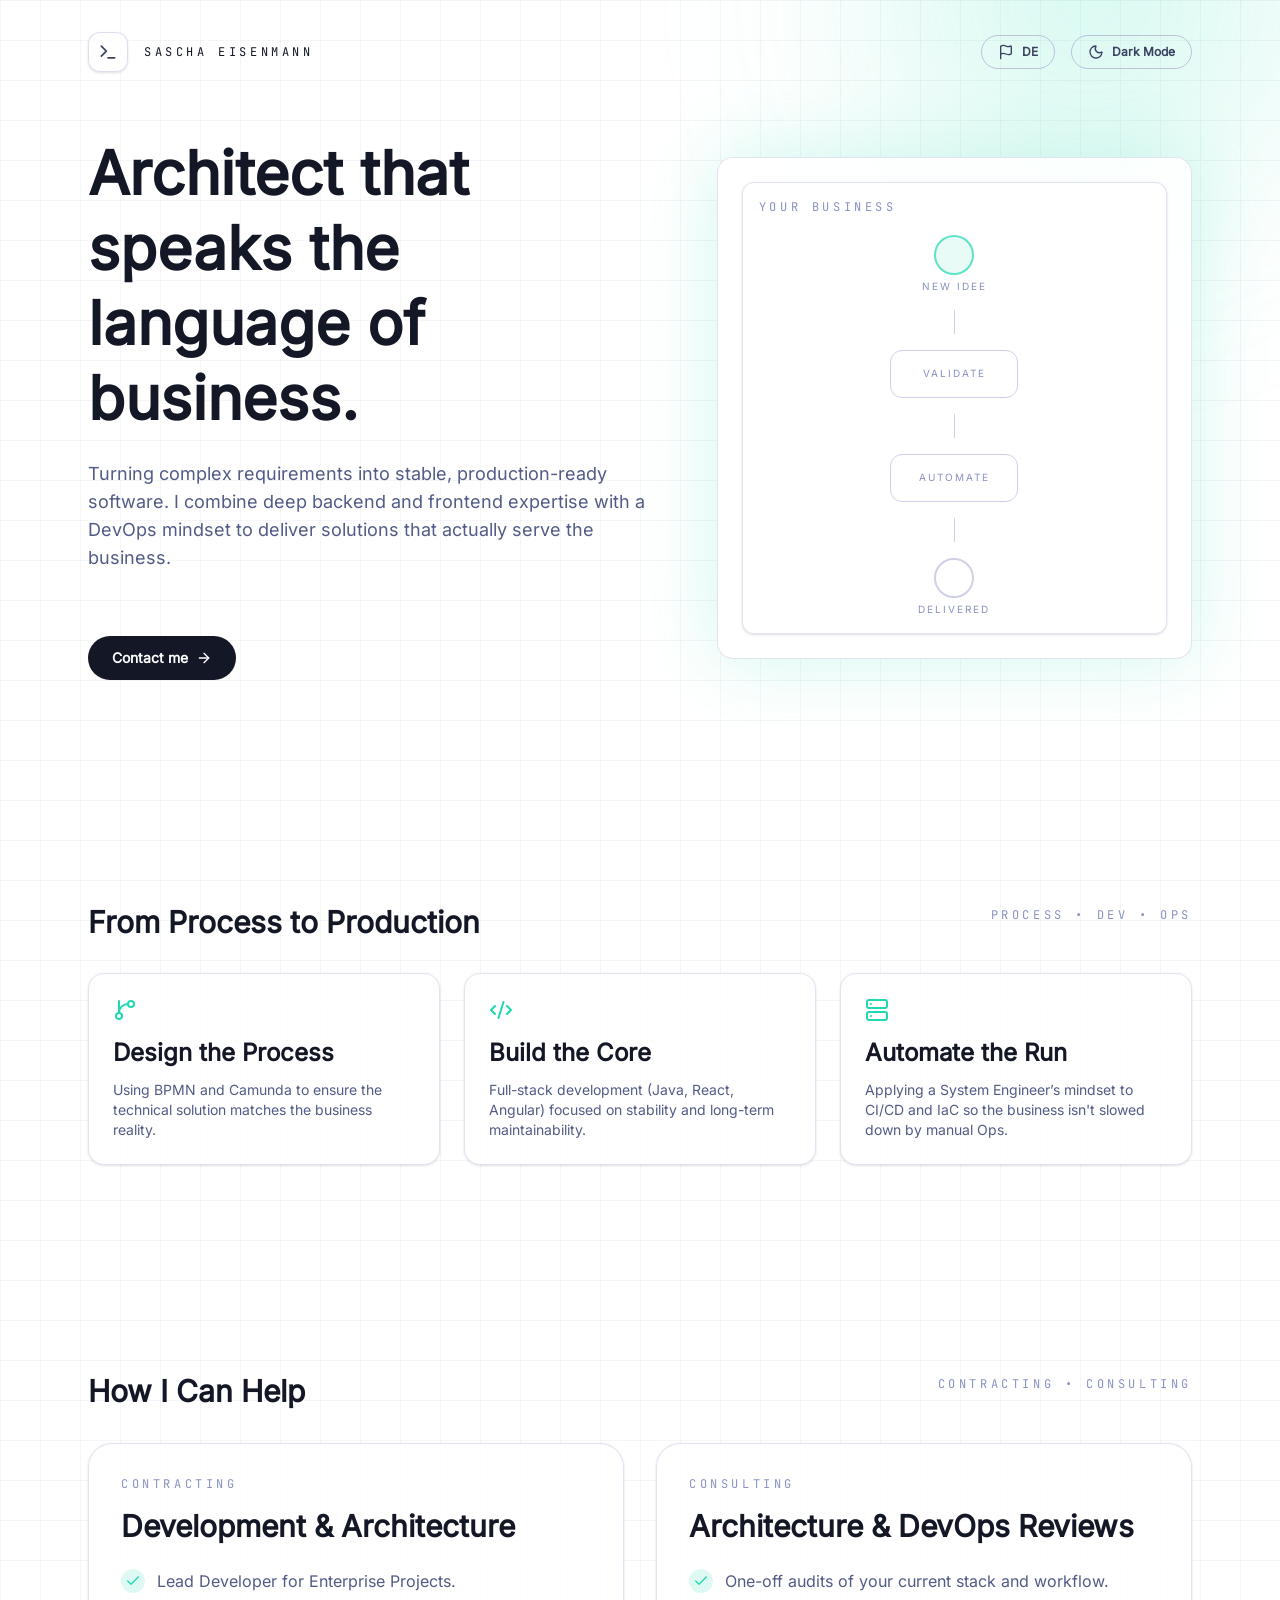
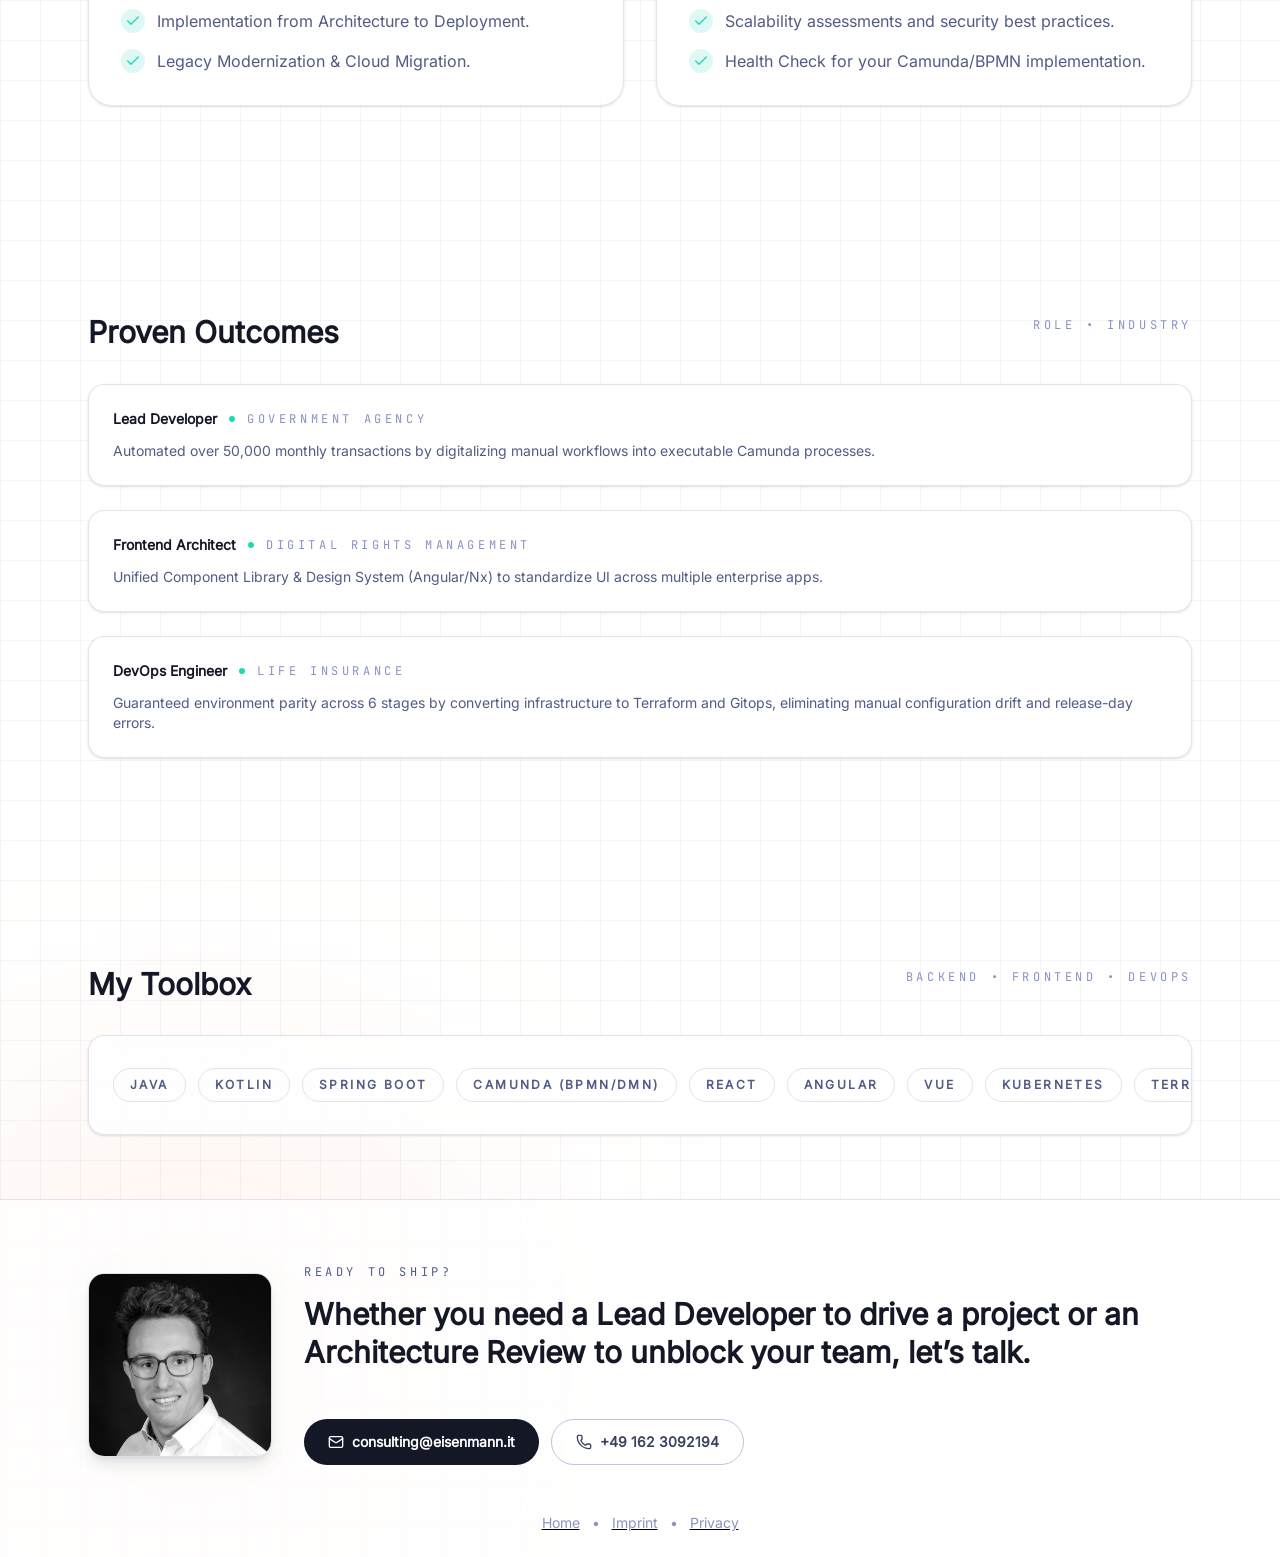
==== commit 744b2b6e: "Publish site from sascha-eisenmann/website@51d34446d91fb28add5bd8f14282d9a6fd7deb23" ====
--- a/index.html
+++ b/index.html
@@ -1,9 +1,9 @@
-<!DOCTYPE html><html lang="en-GB"><head><meta charSet="utf-8"/><meta name="viewport" content="width=device-width, initial-scale=1, shrink-to-fit=no"/><meta http-equiv="x-ua-compatible" content="ie=edge"/><meta name="generator" content="Gatsby 5.16.1"/><title data-react-helmet="true">Sascha Eisenmnan</title><style data-href="/styles.c20813e17851cd147e54.css" data-identity="gatsby-global-css">:host,:root{--fa-font-solid:normal 900 1em/1 "Font Awesome 6 Free";--fa-font-regular:normal 400 1em/1 "Font Awesome 6 Free";--fa-font-light:normal 300 1em/1 "Font Awesome 6 Pro";--fa-font-thin:normal 100 1em/1 "Font Awesome 6 Pro";--fa-font-duotone:normal 900 1em/1 "Font Awesome 6 Duotone";--fa-font-duotone-regular:normal 400 1em/1 "Font Awesome 6 Duotone";--fa-font-duotone-light:normal 300 1em/1 "Font Awesome 6 Duotone";--fa-font-duotone-thin:normal 100 1em/1 "Font Awesome 6 Duotone";--fa-font-brands:normal 400 1em/1 "Font Awesome 6 Brands";--fa-font-sharp-solid:normal 900 1em/1 "Font Awesome 6 Sharp";--fa-font-sharp-regular:normal 400 1em/1 "Font Awesome 6 Sharp";--fa-font-sharp-light:normal 300 1em/1 "Font Awesome 6 Sharp";--fa-font-sharp-thin:normal 100 1em/1 "Font Awesome 6 Sharp";--fa-font-sharp-duotone-solid:normal 900 1em/1 "Font Awesome 6 Sharp Duotone";--fa-font-sharp-duotone-regular:normal 400 1em/1 "Font Awesome 6 Sharp Duotone";--fa-font-sharp-duotone-light:normal 300 1em/1 "Font Awesome 6 Sharp Duotone";--fa-font-sharp-duotone-thin:normal 100 1em/1 "Font Awesome 6 Sharp Duotone"}svg.svg-inline--fa:not(:host),svg.svg-inline--fa:not(:root){box-sizing:content-box;overflow:visible}.svg-inline--fa{display:var(--fa-display,inline-block);height:1em;overflow:visible;vertical-align:-.125em}.svg-inline--fa.fa-2xs{vertical-align:.1em}.svg-inline--fa.fa-xs{vertical-align:0}.svg-inline--fa.fa-sm{vertical-align:-.07143em}.svg-inline--fa.fa-lg{vertical-align:-.2em}.svg-inline--fa.fa-xl{vertical-align:-.25em}.svg-inline--fa.fa-2xl{vertical-align:-.3125em}.svg-inline--fa.fa-pull-left{margin-right:var(--fa-pull-margin,.3em);width:auto}.svg-inline--fa.fa-pull-right{margin-left:var(--fa-pull-margin,.3em);width:auto}.svg-inline--fa.fa-li{top:.25em;width:var(--fa-li-width,2em)}.svg-inline--fa.fa-fw{width:var(--fa-fw-width,1.25em)}.fa-layers svg.svg-inline--fa{bottom:0;left:0;margin:auto;position:absolute;right:0;top:0}.fa-layers-counter,.fa-layers-text{display:inline-block;position:absolute;text-align:center}.fa-layers{display:inline-block;height:1em;position:relative;text-align:center;vertical-align:-.125em;width:1em}.fa-layers svg.svg-inline--fa{transform-origin:center center}.fa-layers-text{left:50%;top:50%;transform:translate(-50%,-50%);transform-origin:center center}.fa-layers-counter{background-color:var(--fa-counter-background-color,#ff253a);border-radius:var(--fa-counter-border-radius,1em);box-sizing:border-box;color:var(--fa-inverse,#fff);line-height:var(--fa-counter-line-height,1);max-width:var(--fa-counter-max-width,5em);min-width:var(--fa-counter-min-width,1.5em);overflow:hidden;padding:var(--fa-counter-padding,.25em .5em);right:var(--fa-right,0);text-overflow:ellipsis;top:var(--fa-top,0);transform:scale(var(--fa-counter-scale,.25));transform-origin:top right}.fa-layers-bottom-right{bottom:var(--fa-bottom,0);right:var(--fa-right,0);top:auto;transform:scale(var(--fa-layers-scale,.25));transform-origin:bottom right}.fa-layers-bottom-left{bottom:var(--fa-bottom,0);left:var(--fa-left,0);right:auto;top:auto;transform:scale(var(--fa-layers-scale,.25));transform-origin:bottom left}.fa-layers-top-right{right:var(--fa-right,0);top:var(--fa-top,0);transform:scale(var(--fa-layers-scale,.25));transform-origin:top right}.fa-layers-top-left{left:var(--fa-left,0);right:auto;top:var(--fa-top,0);transform:scale(var(--fa-layers-scale,.25));transform-origin:top left}.fa-1x{font-size:1em}.fa-2x{font-size:2em}.fa-3x{font-size:3em}.fa-4x{font-size:4em}.fa-5x{font-size:5em}.fa-6x{font-size:6em}.fa-7x{font-size:7em}.fa-8x{font-size:8em}.fa-9x{font-size:9em}.fa-10x{font-size:10em}.fa-2xs{font-size:.625em;line-height:.1em;vertical-align:.225em}.fa-xs{font-size:.75em;line-height:.08333em;vertical-align:.125em}.fa-sm{font-size:.875em;line-height:.07143em;vertical-align:.05357em}.fa-lg{font-size:1.25em;line-height:.05em;vertical-align:-.075em}.fa-xl{font-size:1.5em;line-height:.04167em;vertical-align:-.125em}.fa-2xl{font-size:2em;line-height:.03125em;vertical-align:-.1875em}.fa-fw{text-align:center;width:1.25em}.fa-ul{list-style-type:none;margin-left:var(--fa-li-margin,2.5em);padding-left:0}.fa-ul>li{position:relative}.fa-li{left:calc(var(--fa-li-width, 2em)*-1);line-height:inherit;position:absolute;text-align:center;width:var(--fa-li-width,2em)}.fa-border{border-color:var(--fa-border-color,#eee);border-radius:var(--fa-border-radius,.1em);border-style:var(--fa-border-style,solid);border-width:var(--fa-border-width,.08em);padding:var(--fa-border-padding,.2em .25em .15em)}.fa-pull-left{float:left;margin-right:var(--fa-pull-margin,.3em)}.fa-pull-right{float:right;margin-left:var(--fa-pull-margin,.3em)}.fa-beat{animation-delay:var(--fa-animation-delay,0s);animation-direction:var(--fa-animation-direction,normal);animation-duration:var(--fa-animation-duration,1s);animation-iteration-count:var(--fa-animation-iteration-count,infinite);animation-name:fa-beat;animation-timing-function:var(--fa-animation-timing,ease-in-out)}.fa-bounce{animation-delay:var(--fa-animation-delay,0s);animation-direction:var(--fa-animation-direction,normal);animation-duration:var(--fa-animation-duration,1s);animation-iteration-count:var(--fa-animation-iteration-count,infinite);animation-name:fa-bounce;animation-timing-function:var(--fa-animation-timing,cubic-bezier(.28,.84,.42,1))}.fa-fade{animation-iteration-count:var(--fa-animation-iteration-count,infinite);animation-name:fa-fade;animation-timing-function:var(--fa-animation-timing,cubic-bezier(.4,0,.6,1))}.fa-beat-fade,.fa-fade{animation-delay:var(--fa-animation-delay,0s);animation-direction:var(--fa-animation-direction,normal);animation-duration:var(--fa-animation-duration,1s)}.fa-beat-fade{animation-iteration-count:var(--fa-animation-iteration-count,infinite);animation-name:fa-beat-fade;animation-timing-function:var(--fa-animation-timing,cubic-bezier(.4,0,.6,1))}.fa-flip{animation-delay:var(--fa-animation-delay,0s);animation-direction:var(--fa-animation-direction,normal);animation-duration:var(--fa-animation-duration,1s);animation-iteration-count:var(--fa-animation-iteration-count,infinite);animation-name:fa-flip;animation-timing-function:var(--fa-animation-timing,ease-in-out)}.fa-shake{animation-duration:var(--fa-animation-duration,1s);animation-iteration-count:var(--fa-animation-iteration-count,infinite);animation-name:fa-shake;animation-timing-function:var(--fa-animation-timing,linear)}.fa-shake,.fa-spin{animation-delay:var(--fa-animation-delay,0s);animation-direction:var(--fa-animation-direction,normal)}.fa-spin{animation-duration:var(--fa-animation-duration,2s);animation-iteration-count:var(--fa-animation-iteration-count,infinite);animation-name:fa-spin;animation-timing-function:var(--fa-animation-timing,linear)}.fa-spin-reverse{--fa-animation-direction:reverse}.fa-pulse,.fa-spin-pulse{animation-direction:var(--fa-animation-direction,normal);animation-duration:var(--fa-animation-duration,1s);animation-iteration-count:var(--fa-animation-iteration-count,infinite);animation-name:fa-spin;animation-timing-function:var(--fa-animation-timing,steps(8))}@media (prefers-reduced-motion:reduce){.fa-beat,.fa-beat-fade,.fa-bounce,.fa-fade,.fa-flip,.fa-pulse,.fa-shake,.fa-spin,.fa-spin-pulse{animation-delay:-1ms;animation-duration:1ms;animation-iteration-count:1;transition-delay:0s;transition-duration:0s}}@keyframes fa-beat{0%,90%{transform:scale(1)}45%{transform:scale(var(--fa-beat-scale,1.25))}}@keyframes fa-bounce{0%{transform:scale(1) translateY(0)}10%{transform:scale(var(--fa-bounce-start-scale-x,1.1),var(--fa-bounce-start-scale-y,.9)) translateY(0)}30%{transform:scale(var(--fa-bounce-jump-scale-x,.9),var(--fa-bounce-jump-scale-y,1.1)) translateY(var(--fa-bounce-height,-.5em))}50%{transform:scale(var(--fa-bounce-land-scale-x,1.05),var(--fa-bounce-land-scale-y,.95)) translateY(0)}57%{transform:scale(1) translateY(var(--fa-bounce-rebound,-.125em))}64%{transform:scale(1) translateY(0)}to{transform:scale(1) translateY(0)}}@keyframes fa-fade{50%{opacity:var(--fa-fade-opacity,.4)}}@keyframes fa-beat-fade{0%,to{opacity:var(--fa-beat-fade-opacity,.4);transform:scale(1)}50%{opacity:1;transform:scale(var(--fa-beat-fade-scale,1.125))}}@keyframes fa-flip{50%{transform:rotate3d(var(--fa-flip-x,0),var(--fa-flip-y,1),var(--fa-flip-z,0),var(--fa-flip-angle,-180deg))}}@keyframes fa-shake{0%{transform:rotate(-15deg)}4%{transform:rotate(15deg)}24%,8%{transform:rotate(-18deg)}12%,28%{transform:rotate(18deg)}16%{transform:rotate(-22deg)}20%{transform:rotate(22deg)}32%{transform:rotate(-12deg)}36%{transform:rotate(12deg)}40%,to{transform:rotate(0deg)}}@keyframes fa-spin{0%{transform:rotate(0deg)}to{transform:rotate(1turn)}}.fa-rotate-90{transform:rotate(90deg)}.fa-rotate-180{transform:rotate(180deg)}.fa-rotate-270{transform:rotate(270deg)}.fa-flip-horizontal{transform:scaleX(-1)}.fa-flip-vertical{transform:scaleY(-1)}.fa-flip-both,.fa-flip-horizontal.fa-flip-vertical{transform:scale(-1)}.fa-rotate-by{transform:rotate(var(--fa-rotate-angle,0))}.fa-stack{display:inline-block;height:2em;position:relative;vertical-align:middle;width:2.5em}.fa-stack-1x,.fa-stack-2x{bottom:0;left:0;margin:auto;position:absolute;right:0;top:0;z-index:var(--fa-stack-z-index,auto)}.svg-inline--fa.fa-stack-1x{height:1em;width:1.25em}.svg-inline--fa.fa-stack-2x{height:2em;width:2.5em}.fa-inverse{color:var(--fa-inverse,#fff)}.fa-sr-only,.fa-sr-only-focusable:not(:focus),.sr-only,.sr-only-focusable:not(:focus){clip:rect(0,0,0,0);border-width:0;height:1px;margin:-1px;overflow:hidden;padding:0;position:absolute;white-space:nowrap;width:1px}.svg-inline--fa .fa-primary{fill:var(--fa-primary-color,currentColor);opacity:var(--fa-primary-opacity,1)}.svg-inline--fa .fa-secondary{fill:var(--fa-secondary-color,currentColor)}.svg-inline--fa .fa-secondary,.svg-inline--fa.fa-swap-opacity .fa-primary{opacity:var(--fa-secondary-opacity,.4)}.svg-inline--fa.fa-swap-opacity .fa-secondary{opacity:var(--fa-primary-opacity,1)}.svg-inline--fa mask .fa-primary,.svg-inline--fa mask .fa-secondary{fill:#000}
+<!DOCTYPE html><html lang="en-GB"><head><meta charSet="utf-8"/><meta name="viewport" content="width=device-width, initial-scale=1, shrink-to-fit=no"/><meta http-equiv="x-ua-compatible" content="ie=edge"/><meta name="generator" content="Gatsby 5.16.1"/><title data-react-helmet="true">Sascha Eisenmann</title><style data-href="/styles.9e360c535fa2da1e66e3.css" data-identity="gatsby-global-css">:host,:root{--fa-font-solid:normal 900 1em/1 "Font Awesome 6 Free";--fa-font-regular:normal 400 1em/1 "Font Awesome 6 Free";--fa-font-light:normal 300 1em/1 "Font Awesome 6 Pro";--fa-font-thin:normal 100 1em/1 "Font Awesome 6 Pro";--fa-font-duotone:normal 900 1em/1 "Font Awesome 6 Duotone";--fa-font-duotone-regular:normal 400 1em/1 "Font Awesome 6 Duotone";--fa-font-duotone-light:normal 300 1em/1 "Font Awesome 6 Duotone";--fa-font-duotone-thin:normal 100 1em/1 "Font Awesome 6 Duotone";--fa-font-brands:normal 400 1em/1 "Font Awesome 6 Brands";--fa-font-sharp-solid:normal 900 1em/1 "Font Awesome 6 Sharp";--fa-font-sharp-regular:normal 400 1em/1 "Font Awesome 6 Sharp";--fa-font-sharp-light:normal 300 1em/1 "Font Awesome 6 Sharp";--fa-font-sharp-thin:normal 100 1em/1 "Font Awesome 6 Sharp";--fa-font-sharp-duotone-solid:normal 900 1em/1 "Font Awesome 6 Sharp Duotone";--fa-font-sharp-duotone-regular:normal 400 1em/1 "Font Awesome 6 Sharp Duotone";--fa-font-sharp-duotone-light:normal 300 1em/1 "Font Awesome 6 Sharp Duotone";--fa-font-sharp-duotone-thin:normal 100 1em/1 "Font Awesome 6 Sharp Duotone"}svg.svg-inline--fa:not(:host),svg.svg-inline--fa:not(:root){box-sizing:content-box;overflow:visible}.svg-inline--fa{display:var(--fa-display,inline-block);height:1em;overflow:visible;vertical-align:-.125em}.svg-inline--fa.fa-2xs{vertical-align:.1em}.svg-inline--fa.fa-xs{vertical-align:0}.svg-inline--fa.fa-sm{vertical-align:-.07143em}.svg-inline--fa.fa-lg{vertical-align:-.2em}.svg-inline--fa.fa-xl{vertical-align:-.25em}.svg-inline--fa.fa-2xl{vertical-align:-.3125em}.svg-inline--fa.fa-pull-left{margin-right:var(--fa-pull-margin,.3em);width:auto}.svg-inline--fa.fa-pull-right{margin-left:var(--fa-pull-margin,.3em);width:auto}.svg-inline--fa.fa-li{top:.25em;width:var(--fa-li-width,2em)}.svg-inline--fa.fa-fw{width:var(--fa-fw-width,1.25em)}.fa-layers svg.svg-inline--fa{bottom:0;left:0;margin:auto;position:absolute;right:0;top:0}.fa-layers-counter,.fa-layers-text{display:inline-block;position:absolute;text-align:center}.fa-layers{display:inline-block;height:1em;position:relative;text-align:center;vertical-align:-.125em;width:1em}.fa-layers svg.svg-inline--fa{transform-origin:center center}.fa-layers-text{left:50%;top:50%;transform:translate(-50%,-50%);transform-origin:center center}.fa-layers-counter{background-color:var(--fa-counter-background-color,#ff253a);border-radius:var(--fa-counter-border-radius,1em);box-sizing:border-box;color:var(--fa-inverse,#fff);line-height:var(--fa-counter-line-height,1);max-width:var(--fa-counter-max-width,5em);min-width:var(--fa-counter-min-width,1.5em);overflow:hidden;padding:var(--fa-counter-padding,.25em .5em);right:var(--fa-right,0);text-overflow:ellipsis;top:var(--fa-top,0);transform:scale(var(--fa-counter-scale,.25));transform-origin:top right}.fa-layers-bottom-right{bottom:var(--fa-bottom,0);right:var(--fa-right,0);top:auto;transform:scale(var(--fa-layers-scale,.25));transform-origin:bottom right}.fa-layers-bottom-left{bottom:var(--fa-bottom,0);left:var(--fa-left,0);right:auto;top:auto;transform:scale(var(--fa-layers-scale,.25));transform-origin:bottom left}.fa-layers-top-right{right:var(--fa-right,0);top:var(--fa-top,0);transform:scale(var(--fa-layers-scale,.25));transform-origin:top right}.fa-layers-top-left{left:var(--fa-left,0);right:auto;top:var(--fa-top,0);transform:scale(var(--fa-layers-scale,.25));transform-origin:top left}.fa-1x{font-size:1em}.fa-2x{font-size:2em}.fa-3x{font-size:3em}.fa-4x{font-size:4em}.fa-5x{font-size:5em}.fa-6x{font-size:6em}.fa-7x{font-size:7em}.fa-8x{font-size:8em}.fa-9x{font-size:9em}.fa-10x{font-size:10em}.fa-2xs{font-size:.625em;line-height:.1em;vertical-align:.225em}.fa-xs{font-size:.75em;line-height:.08333em;vertical-align:.125em}.fa-sm{font-size:.875em;line-height:.07143em;vertical-align:.05357em}.fa-lg{font-size:1.25em;line-height:.05em;vertical-align:-.075em}.fa-xl{font-size:1.5em;line-height:.04167em;vertical-align:-.125em}.fa-2xl{font-size:2em;line-height:.03125em;vertical-align:-.1875em}.fa-fw{text-align:center;width:1.25em}.fa-ul{list-style-type:none;margin-left:var(--fa-li-margin,2.5em);padding-left:0}.fa-ul>li{position:relative}.fa-li{left:calc(var(--fa-li-width, 2em)*-1);line-height:inherit;position:absolute;text-align:center;width:var(--fa-li-width,2em)}.fa-border{border-color:var(--fa-border-color,#eee);border-radius:var(--fa-border-radius,.1em);border-style:var(--fa-border-style,solid);border-width:var(--fa-border-width,.08em);padding:var(--fa-border-padding,.2em .25em .15em)}.fa-pull-left{float:left;margin-right:var(--fa-pull-margin,.3em)}.fa-pull-right{float:right;margin-left:var(--fa-pull-margin,.3em)}.fa-beat{animation-delay:var(--fa-animation-delay,0s);animation-direction:var(--fa-animation-direction,normal);animation-duration:var(--fa-animation-duration,1s);animation-iteration-count:var(--fa-animation-iteration-count,infinite);animation-name:fa-beat;animation-timing-function:var(--fa-animation-timing,ease-in-out)}.fa-bounce{animation-delay:var(--fa-animation-delay,0s);animation-direction:var(--fa-animation-direction,normal);animation-duration:var(--fa-animation-duration,1s);animation-iteration-count:var(--fa-animation-iteration-count,infinite);animation-name:fa-bounce;animation-timing-function:var(--fa-animation-timing,cubic-bezier(.28,.84,.42,1))}.fa-fade{animation-iteration-count:var(--fa-animation-iteration-count,infinite);animation-name:fa-fade;animation-timing-function:var(--fa-animation-timing,cubic-bezier(.4,0,.6,1))}.fa-beat-fade,.fa-fade{animation-delay:var(--fa-animation-delay,0s);animation-direction:var(--fa-animation-direction,normal);animation-duration:var(--fa-animation-duration,1s)}.fa-beat-fade{animation-iteration-count:var(--fa-animation-iteration-count,infinite);animation-name:fa-beat-fade;animation-timing-function:var(--fa-animation-timing,cubic-bezier(.4,0,.6,1))}.fa-flip{animation-delay:var(--fa-animation-delay,0s);animation-direction:var(--fa-animation-direction,normal);animation-duration:var(--fa-animation-duration,1s);animation-iteration-count:var(--fa-animation-iteration-count,infinite);animation-name:fa-flip;animation-timing-function:var(--fa-animation-timing,ease-in-out)}.fa-shake{animation-duration:var(--fa-animation-duration,1s);animation-iteration-count:var(--fa-animation-iteration-count,infinite);animation-name:fa-shake;animation-timing-function:var(--fa-animation-timing,linear)}.fa-shake,.fa-spin{animation-delay:var(--fa-animation-delay,0s);animation-direction:var(--fa-animation-direction,normal)}.fa-spin{animation-duration:var(--fa-animation-duration,2s);animation-iteration-count:var(--fa-animation-iteration-count,infinite);animation-name:fa-spin;animation-timing-function:var(--fa-animation-timing,linear)}.fa-spin-reverse{--fa-animation-direction:reverse}.fa-pulse,.fa-spin-pulse{animation-direction:var(--fa-animation-direction,normal);animation-duration:var(--fa-animation-duration,1s);animation-iteration-count:var(--fa-animation-iteration-count,infinite);animation-name:fa-spin;animation-timing-function:var(--fa-animation-timing,steps(8))}@media (prefers-reduced-motion:reduce){.fa-beat,.fa-beat-fade,.fa-bounce,.fa-fade,.fa-flip,.fa-pulse,.fa-shake,.fa-spin,.fa-spin-pulse{animation-delay:-1ms;animation-duration:1ms;animation-iteration-count:1;transition-delay:0s;transition-duration:0s}}@keyframes fa-beat{0%,90%{transform:scale(1)}45%{transform:scale(var(--fa-beat-scale,1.25))}}@keyframes fa-bounce{0%{transform:scale(1) translateY(0)}10%{transform:scale(var(--fa-bounce-start-scale-x,1.1),var(--fa-bounce-start-scale-y,.9)) translateY(0)}30%{transform:scale(var(--fa-bounce-jump-scale-x,.9),var(--fa-bounce-jump-scale-y,1.1)) translateY(var(--fa-bounce-height,-.5em))}50%{transform:scale(var(--fa-bounce-land-scale-x,1.05),var(--fa-bounce-land-scale-y,.95)) translateY(0)}57%{transform:scale(1) translateY(var(--fa-bounce-rebound,-.125em))}64%{transform:scale(1) translateY(0)}to{transform:scale(1) translateY(0)}}@keyframes fa-fade{50%{opacity:var(--fa-fade-opacity,.4)}}@keyframes fa-beat-fade{0%,to{opacity:var(--fa-beat-fade-opacity,.4);transform:scale(1)}50%{opacity:1;transform:scale(var(--fa-beat-fade-scale,1.125))}}@keyframes fa-flip{50%{transform:rotate3d(var(--fa-flip-x,0),var(--fa-flip-y,1),var(--fa-flip-z,0),var(--fa-flip-angle,-180deg))}}@keyframes fa-shake{0%{transform:rotate(-15deg)}4%{transform:rotate(15deg)}24%,8%{transform:rotate(-18deg)}12%,28%{transform:rotate(18deg)}16%{transform:rotate(-22deg)}20%{transform:rotate(22deg)}32%{transform:rotate(-12deg)}36%{transform:rotate(12deg)}40%,to{transform:rotate(0deg)}}@keyframes fa-spin{0%{transform:rotate(0deg)}to{transform:rotate(1turn)}}.fa-rotate-90{transform:rotate(90deg)}.fa-rotate-180{transform:rotate(180deg)}.fa-rotate-270{transform:rotate(270deg)}.fa-flip-horizontal{transform:scaleX(-1)}.fa-flip-vertical{transform:scaleY(-1)}.fa-flip-both,.fa-flip-horizontal.fa-flip-vertical{transform:scale(-1)}.fa-rotate-by{transform:rotate(var(--fa-rotate-angle,0))}.fa-stack{display:inline-block;height:2em;position:relative;vertical-align:middle;width:2.5em}.fa-stack-1x,.fa-stack-2x{bottom:0;left:0;margin:auto;position:absolute;right:0;top:0;z-index:var(--fa-stack-z-index,auto)}.svg-inline--fa.fa-stack-1x{height:1em;width:1.25em}.svg-inline--fa.fa-stack-2x{height:2em;width:2.5em}.fa-inverse{color:var(--fa-inverse,#fff)}.fa-sr-only,.fa-sr-only-focusable:not(:focus),.sr-only,.sr-only-focusable:not(:focus){clip:rect(0,0,0,0);border-width:0;height:1px;margin:-1px;overflow:hidden;padding:0;position:absolute;white-space:nowrap;width:1px}.svg-inline--fa .fa-primary{fill:var(--fa-primary-color,currentColor);opacity:var(--fa-primary-opacity,1)}.svg-inline--fa .fa-secondary{fill:var(--fa-secondary-color,currentColor)}.svg-inline--fa .fa-secondary,.svg-inline--fa.fa-swap-opacity .fa-primary{opacity:var(--fa-secondary-opacity,.4)}.svg-inline--fa.fa-swap-opacity .fa-secondary{opacity:var(--fa-primary-opacity,1)}.svg-inline--fa mask .fa-primary,.svg-inline--fa mask .fa-secondary{fill:#000}
 
-/*! tailwindcss v4.1.18 | MIT License | https://tailwindcss.com */@layer properties{@supports ((-webkit-hyphens:none) and (not (margin-trim:inline))) or ((-moz-orient:inline) and (not (color:rgb(from red r g b)))){*,::backdrop,:after,:before{--tw-rotate-x:initial;--tw-rotate-y:initial;--tw-rotate-z:initial;--tw-skew-x:initial;--tw-skew-y:initial;--tw-space-y-reverse:0;--tw-border-style:solid;--tw-leading:initial;--tw-font-weight:initial;--tw-tracking:initial;--tw-shadow:0 0 #0000;--tw-shadow-color:initial;--tw-shadow-alpha:100%;--tw-inset-shadow:0 0 #0000;--tw-inset-shadow-color:initial;--tw-inset-shadow-alpha:100%;--tw-ring-color:initial;--tw-ring-shadow:0 0 #0000;--tw-inset-ring-color:initial;--tw-inset-ring-shadow:0 0 #0000;--tw-ring-inset:initial;--tw-ring-offset-width:0px;--tw-ring-offset-color:#fff;--tw-ring-offset-shadow:0 0 #0000;--tw-outline-style:solid;--tw-blur:initial;--tw-brightness:initial;--tw-contrast:initial;--tw-grayscale:initial;--tw-hue-rotate:initial;--tw-invert:initial;--tw-opacity:initial;--tw-saturate:initial;--tw-sepia:initial;--tw-drop-shadow:initial;--tw-drop-shadow-color:initial;--tw-drop-shadow-alpha:100%;--tw-drop-shadow-size:initial;--tw-backdrop-blur:initial;--tw-backdrop-brightness:initial;--tw-backdrop-contrast:initial;--tw-backdrop-grayscale:initial;--tw-backdrop-hue-rotate:initial;--tw-backdrop-invert:initial;--tw-backdrop-opacity:initial;--tw-backdrop-saturate:initial;--tw-backdrop-sepia:initial;--tw-ease:initial;--tw-translate-x:0;--tw-translate-y:0;--tw-translate-z:0}}}@layer base{*,::backdrop,:after,:before{border:0 solid;box-sizing:border-box;margin:0;padding:0}::file-selector-button{border:0 solid;box-sizing:border-box;margin:0;padding:0}:host,html{-webkit-text-size-adjust:100%;font-feature-settings:var(--default-font-feature-settings,normal);-webkit-tap-highlight-color:transparent;font-family:var(--default-font-family,ui-sans-serif,system-ui,sans-serif,"Apple Color Emoji","Segoe UI Emoji","Segoe UI Symbol","Noto Color Emoji");font-variation-settings:var(--default-font-variation-settings,normal);line-height:1.5;-moz-tab-size:4;-o-tab-size:4;tab-size:4}hr{border-top-width:1px;color:inherit;height:0}abbr:where([title]){-webkit-text-decoration:underline dotted;text-decoration:underline dotted}h1,h2,h3,h4,h5,h6{font-size:inherit;font-weight:inherit}a{color:inherit;-webkit-text-decoration:inherit;text-decoration:inherit}b,strong{font-weight:bolder}code,kbd,pre,samp{font-feature-settings:var(--default-mono-font-feature-settings,normal);font-family:var(--default-mono-font-family,ui-monospace,SFMono-Regular,Menlo,Monaco,Consolas,"Liberation Mono","Courier New",monospace);font-size:1em;font-variation-settings:var(--default-mono-font-variation-settings,normal)}small{font-size:80%}sub,sup{font-size:75%;line-height:0;position:relative;vertical-align:baseline}sub{bottom:-.25em}sup{top:-.5em}table{border-collapse:collapse;border-color:inherit;text-indent:0}:-moz-focusring{outline:auto}progress{vertical-align:baseline}summary{display:list-item}menu,ol,ul{list-style:none}audio,canvas,embed,iframe,img,object,svg,video{display:block;vertical-align:middle}img,video{height:auto;max-width:100%}button,input,optgroup,select,textarea{font-feature-settings:inherit;background-color:#0000;border-radius:0;color:inherit;font:inherit;font-variation-settings:inherit;letter-spacing:inherit;opacity:1}::file-selector-button{font-feature-settings:inherit;background-color:#0000;border-radius:0;color:inherit;font:inherit;font-variation-settings:inherit;letter-spacing:inherit;opacity:1}:where(select:is([multiple],[size])) optgroup{font-weight:bolder}:where(select:is([multiple],[size])) optgroup option{padding-inline-start:20px}::file-selector-button{margin-inline-end:4px}::-moz-placeholder{opacity:1}::placeholder{opacity:1}@supports (not (-webkit-appearance:-apple-pay-button)) or (contain-intrinsic-size:1px){::-moz-placeholder{color:currentColor}::placeholder{color:currentColor}@supports (color:color-mix(in lab,red,red)){::-moz-placeholder{color:color-mix(in oklab,currentcolor 50%,transparent)}::placeholder{color:color-mix(in oklab,currentcolor 50%,transparent)}}}textarea{resize:vertical}::-webkit-search-decoration{-webkit-appearance:none}::-webkit-date-and-time-value{min-height:1lh;text-align:inherit}::-webkit-datetime-edit{display:inline-flex}::-webkit-datetime-edit-fields-wrapper{padding:0}::-webkit-datetime-edit,::-webkit-datetime-edit-year-field{padding-block:0}::-webkit-datetime-edit-day-field,::-webkit-datetime-edit-month-field{padding-block:0}::-webkit-datetime-edit-hour-field,::-webkit-datetime-edit-minute-field{padding-block:0}::-webkit-datetime-edit-millisecond-field,::-webkit-datetime-edit-second-field{padding-block:0}::-webkit-datetime-edit-meridiem-field{padding-block:0}::-webkit-calendar-picker-indicator{line-height:1}:-moz-ui-invalid{box-shadow:none}button,input:where([type=button],[type=reset],[type=submit]){-webkit-appearance:button;-moz-appearance:button;appearance:button}::file-selector-button{-webkit-appearance:button;-moz-appearance:button;appearance:button}::-webkit-inner-spin-button,::-webkit-outer-spin-button{height:auto}[hidden]:where(:not([hidden=until-found])){display:none!important}}@font-face{font-display:swap;font-family:IBM Plex Sans;font-style:normal;font-weight:400;src:url(/static/ibm-plex-sans-cyrillic-ext-400-normal-c7f19d6795be43c1647b4b5d3cc0953d.woff2)format("woff2"),url(/static/ibm-plex-sans-cyrillic-ext-400-normal-5b7e59c2b55016b4395610dc67a089a5.woff)format("woff");unicode-range:u+460-52f,u+1c80-1c8a,u+20b4,u+2de0-2dff,u+a640-a69f,u+fe2e-fe2f}@font-face{font-display:swap;font-family:IBM Plex Sans;font-style:normal;font-weight:400;src:url(/static/ibm-plex-sans-cyrillic-400-normal-f55992bec61fac647a43812753fdf6db.woff2)format("woff2"),url(/static/ibm-plex-sans-cyrillic-400-normal-c4aae3aa3c88327f34ffad0985107e06.woff)format("woff");unicode-range:u+301,u+400-45f,u+490-491,u+4b0-4b1,u+2116}@font-face{font-display:swap;font-family:IBM Plex Sans;font-style:normal;font-weight:400;src:url([data-uri])format("woff2"),url([data-uri])format("woff");unicode-range:u+370-377,u+37a-37f,u+384-38a,u+38c,u+38e-3a1,u+3a3-3ff}@font-face{font-display:swap;font-family:IBM Plex Sans;font-style:normal;font-weight:400;src:url([data-uri])format("woff2"),url([data-uri])format("woff");unicode-range:u+102-103,u+110-111,u+128-129,u+168-169,u+1a0-1a1,u+1af-1b0,u+300-301,u+303-304,u+308-309,u+323,u+329,u+1ea0-1ef9,u+20ab}@font-face{font-display:swap;font-family:IBM Plex Sans;font-style:normal;font-weight:400;src:url(/static/ibm-plex-sans-latin-ext-400-normal-11781b13e59d30facc4078291d0b62d2.woff2)format("woff2"),url(/static/ibm-plex-sans-latin-ext-400-normal-24d83b525f192cb3d1ca99619fd54f18.woff)format("woff");unicode-range:u+100-2ba,u+2bd-2c5,u+2c7-2cc,u+2ce-2d7,u+2dd-2ff,u+304,u+308,u+329,u+1d00-1dbf,u+1e00-1e9f,u+1ef2-1eff,u+2020,u+20a0-20ab,u+20ad-20c0,u+2113,u+2c60-2c7f,u+a720-a7ff}@font-face{font-display:swap;font-family:IBM Plex Sans;font-style:normal;font-weight:400;src:url(/static/ibm-plex-sans-latin-400-normal-3160b5c6767eb4c69c785b2b20ddf21a.woff2)format("woff2"),url(/static/ibm-plex-sans-latin-400-normal-65b2eda743bf1110347695ef0f76f829.woff)format("woff");unicode-range:u+??,u+131,u+152-153,u+2bb-2bc,u+2c6,u+2da,u+2dc,u+304,u+308,u+329,u+2000-206f,u+20ac,u+2122,u+2191,u+2193,u+2212,u+2215,u+feff,u+fffd}@font-face{font-display:swap;font-family:Inter;font-style:normal;font-weight:400;src:url(/static/inter-cyrillic-ext-400-normal-39fbf8d2c4abc46f721fd13d25f218b6.woff2)format("woff2"),url(/static/inter-cyrillic-ext-400-normal-818b84180553acc613f3384f97852cea.woff)format("woff");unicode-range:u+460-52f,u+1c80-1c8a,u+20b4,u+2de0-2dff,u+a640-a69f,u+fe2e-fe2f}@font-face{font-display:swap;font-family:Inter;font-style:normal;font-weight:400;src:url([data-uri])format("woff2"),url([data-uri])format("woff");unicode-range:u+301,u+400-45f,u+490-491,u+4b0-4b1,u+2116}@font-face{font-display:swap;font-family:Inter;font-style:normal;font-weight:400;src:url([data-uri])format("woff2"),url([data-uri])format("woff");unicode-range:u+1f??}@font-face{font-display:swap;font-family:Inter;font-style:normal;font-weight:400;src:url([data-uri])format("woff2"),url([data-uri])format("woff");unicode-range:u+370-377,u+37a-37f,u+384-38a,u+38c,u+38e-3a1,u+3a3-3ff}@font-face{font-display:swap;font-family:Inter;font-style:normal;font-weight:400;src:url([data-uri])format("woff2"),url([data-uri])format("woff");unicode-range:u+102-103,u+110-111,u+128-129,u+168-169,u+1a0-1a1,u+1af-1b0,u+300-301,u+303-304,u+308-309,u+323,u+329,u+1ea0-1ef9,u+20ab}@font-face{font-display:swap;font-family:Inter;font-style:normal;font-weight:400;src:url(/static/inter-latin-ext-400-normal-210fb826cb25acbd4094094e2ba72036.woff2)format("woff2"),url(/static/inter-latin-ext-400-normal-c616205185f0d3677df92ca67265336b.woff)format("woff");unicode-range:u+100-2ba,u+2bd-2c5,u+2c7-2cc,u+2ce-2d7,u+2dd-2ff,u+304,u+308,u+329,u+1d00-1dbf,u+1e00-1e9f,u+1ef2-1eff,u+2020,u+20a0-20ab,u+20ad-20c0,u+2113,u+2c60-2c7f,u+a720-a7ff}@font-face{font-display:swap;font-family:Inter;font-style:normal;font-weight:400;src:url(/static/inter-latin-400-normal-eca1e21531598d5db58f56b3ba23a8cc.woff2)format("woff2"),url(/static/inter-latin-400-normal-2ea1079c0069eb040a52a7830ffa0114.woff)format("woff");unicode-range:u+??,u+131,u+152-153,u+2bb-2bc,u+2c6,u+2da,u+2dc,u+304,u+308,u+329,u+2000-206f,u+20ac,u+2122,u+2191,u+2193,u+2212,u+2215,u+feff,u+fffd}@font-face{font-display:swap;font-family:JetBrains Mono;font-style:normal;font-weight:400;src:url([data-uri])format("woff2"),url([data-uri])format("woff");unicode-range:u+460-52f,u+1c80-1c8a,u+20b4,u+2de0-2dff,u+a640-a69f,u+fe2e-fe2f}@font-face{font-display:swap;font-family:JetBrains Mono;font-style:normal;font-weight:400;src:url([data-uri])format("woff2"),url([data-uri])format("woff");unicode-range:u+301,u+400-45f,u+490-491,u+4b0-4b1,u+2116}@font-face{font-display:swap;font-family:JetBrains Mono;font-style:normal;font-weight:400;src:url([data-uri])format("woff2"),url([data-uri])format("woff");unicode-range:u+370-377,u+37a-37f,u+384-38a,u+38c,u+38e-3a1,u+3a3-3ff}@font-face{font-display:swap;font-family:JetBrains Mono;font-style:normal;font-weight:400;src:url([data-uri])format("woff2"),url([data-uri])format("woff");unicode-range:u+102-103,u+110-111,u+128-129,u+168-169,u+1a0-1a1,u+1af-1b0,u+300-301,u+303-304,u+308-309,u+323,u+329,u+1ea0-1ef9,u+20ab}@font-face{font-display:swap;font-family:JetBrains Mono;font-style:normal;font-weight:400;src:url([data-uri])format("woff2"),url(/static/jetbrains-mono-latin-ext-400-normal-dfdc51c009ca3dea7613b2ff11d70b71.woff)format("woff");unicode-range:u+100-2ba,u+2bd-2c5,u+2c7-2cc,u+2ce-2d7,u+2dd-2ff,u+304,u+308,u+329,u+1d00-1dbf,u+1e00-1e9f,u+1ef2-1eff,u+2020,u+20a0-20ab,u+20ad-20c0,u+2113,u+2c60-2c7f,u+a720-a7ff}@font-face{font-display:swap;font-family:JetBrains Mono;font-style:normal;font-weight:400;src:url(/static/jetbrains-mono-latin-400-normal-d04352f240062b100fba0eff7f328200.woff2)format("woff2"),url(/static/jetbrains-mono-latin-400-normal-1fef352a4021940e309a0cc0794be0f8.woff)format("woff");unicode-range:u+??,u+131,u+152-153,u+2bb-2bc,u+2c6,u+2da,u+2dc,u+304,u+308,u+329,u+2000-206f,u+20ac,u+2122,u+2191,u+2193,u+2212,u+2215,u+feff,u+fffd}@layer theme{:host,:root{--font-sans:"Inter",ui-sans-serif,system-ui;--font-mono:"JetBrains Mono",ui-monospace,SFMono-Regular;--color-white:#fff;--spacing:.25rem;--container-6xl:72rem;--text-xs:.75rem;--text-xs--line-height:1.33333;--text-sm:.875rem;--text-sm--line-height:1.42857;--text-base:1rem;--text-base--line-height:1.5;--text-lg:1.125rem;--text-lg--line-height:1.55556;--text-xl:1.25rem;--text-xl--line-height:1.4;--text-2xl:1.5rem;--text-2xl--line-height:1.33333;--text-3xl:1.875rem;--text-3xl--line-height:1.2;--text-4xl:2.25rem;--text-4xl--line-height:1.11111;--text-6xl:3.75rem;--text-6xl--line-height:1;--font-weight-semibold:600;--leading-tight:1.25;--radius-xl:.75rem;--radius-2xl:1rem;--radius-3xl:1.5rem;--ease-in-out:cubic-bezier(.4,0,.2,1);--default-transition-duration:.15s;--default-transition-timing-function:cubic-bezier(.4,0,.2,1);--default-font-family:var(--font-sans);--default-mono-font-family:var(--font-mono);--color-ink-50:#f7f7fb;--color-ink-100:#ececf6;--color-ink-200:#cfd0e7;--color-ink-300:#b1b5d6;--color-ink-400:#8a92c2;--color-ink-600:#525b86;--color-ink-700:#3b4261;--color-ink-800:#262a3f;--color-ink-900:#141726;--color-neon-500:#20d9b0;--color-ember-500:#ff7a42}}@layer components;@layer utilities{.pointer-events-none{pointer-events:none}.absolute{position:absolute}.relative{position:relative}.sticky{position:sticky}.-inset-2{inset:calc(var(--spacing)*-2)}.inset-0{inset:calc(var(--spacing)*0)}.-top-48{top:calc(var(--spacing)*-48)}.right-0{right:calc(var(--spacing)*0)}.bottom-0{bottom:calc(var(--spacing)*0)}.left-0{left:calc(var(--spacing)*0)}.z-10{z-index:10}.mx-auto{margin-inline:auto}.prose{color:var(--tw-prose-body);max-width:65ch}.prose :where(p):not(:where([class~=not-prose],[class~=not-prose] *)){margin-bottom:1.25em;margin-top:1.25em}.prose :where([class~=lead]):not(:where([class~=not-prose],[class~=not-prose] *)){color:var(--tw-prose-lead);font-size:1.25em;line-height:1.6;margin-bottom:1.2em;margin-top:1.2em}.prose :where(a):not(:where([class~=not-prose],[class~=not-prose] *)){color:var(--tw-prose-links);font-weight:500;text-decoration:underline}.prose :where(strong):not(:where([class~=not-prose],[class~=not-prose] *)){color:var(--tw-prose-bold);font-weight:600}.prose :where(a strong):not(:where([class~=not-prose],[class~=not-prose] *)),.prose :where(blockquote strong):not(:where([class~=not-prose],[class~=not-prose] *)),.prose :where(thead th strong):not(:where([class~=not-prose],[class~=not-prose] *)){color:inherit}.prose :where(ol):not(:where([class~=not-prose],[class~=not-prose] *)){list-style-type:decimal;margin-bottom:1.25em;margin-top:1.25em;padding-inline-start:1.625em}.prose :where(ol[type=A]):not(:where([class~=not-prose],[class~=not-prose] *)){list-style-type:upper-alpha}.prose :where(ol[type=a]):not(:where([class~=not-prose],[class~=not-prose] *)){list-style-type:lower-alpha}.prose :where(ol[type=A s]):not(:where([class~=not-prose],[class~=not-prose] *)){list-style-type:upper-alpha}.prose :where(ol[type=a s]):not(:where([class~=not-prose],[class~=not-prose] *)){list-style-type:lower-alpha}.prose :where(ol[type=I]):not(:where([class~=not-prose],[class~=not-prose] *)){list-style-type:upper-roman}.prose :where(ol[type=i]):not(:where([class~=not-prose],[class~=not-prose] *)){list-style-type:lower-roman}.prose :where(ol[type=I s]):not(:where([class~=not-prose],[class~=not-prose] *)){list-style-type:upper-roman}.prose :where(ol[type=i s]):not(:where([class~=not-prose],[class~=not-prose] *)){list-style-type:lower-roman}.prose :where(ol[type="1"]):not(:where([class~=not-prose],[class~=not-prose] *)){list-style-type:decimal}.prose :where(ul):not(:where([class~=not-prose],[class~=not-prose] *)){list-style-type:disc;margin-bottom:1.25em;margin-top:1.25em;padding-inline-start:1.625em}.prose :where(ol>li):not(:where([class~=not-prose],[class~=not-prose] *))::marker{color:var(--tw-prose-counters);font-weight:400}.prose :where(ul>li):not(:where([class~=not-prose],[class~=not-prose] *))::marker{color:var(--tw-prose-bullets)}.prose :where(dt):not(:where([class~=not-prose],[class~=not-prose] *)){color:var(--tw-prose-headings);font-weight:600;margin-top:1.25em}.prose :where(hr):not(:where([class~=not-prose],[class~=not-prose] *)){border-color:var(--tw-prose-hr);border-top-width:1px;margin-bottom:3em;margin-top:3em}.prose :where(blockquote):not(:where([class~=not-prose],[class~=not-prose] *)){border-inline-start-color:var(--tw-prose-quote-borders);border-inline-start-width:.25rem;color:var(--tw-prose-quotes);font-style:italic;font-weight:500;margin-bottom:1.6em;margin-top:1.6em;padding-inline-start:1em;quotes:"“""”""‘""’"}.prose :where(blockquote p:first-of-type):not(:where([class~=not-prose],[class~=not-prose] *)):before{content:open-quote}.prose :where(blockquote p:last-of-type):not(:where([class~=not-prose],[class~=not-prose] *)):after{content:close-quote}.prose :where(h1):not(:where([class~=not-prose],[class~=not-prose] *)){color:var(--tw-prose-headings);font-size:2.25em;font-weight:800;line-height:1.11111;margin-bottom:.888889em;margin-top:0}.prose :where(h1 strong):not(:where([class~=not-prose],[class~=not-prose] *)){color:inherit;font-weight:900}.prose :where(h2):not(:where([class~=not-prose],[class~=not-prose] *)){color:var(--tw-prose-headings);font-size:1.5em;font-weight:700;line-height:1.33333;margin-bottom:1em;margin-top:2em}.prose :where(h2 strong):not(:where([class~=not-prose],[class~=not-prose] *)){color:inherit;font-weight:800}.prose :where(h3):not(:where([class~=not-prose],[class~=not-prose] *)){color:var(--tw-prose-headings);font-size:1.25em;font-weight:600;line-height:1.6;margin-bottom:.6em;margin-top:1.6em}.prose :where(h3 strong):not(:where([class~=not-prose],[class~=not-prose] *)){color:inherit;font-weight:700}.prose :where(h4):not(:where([class~=not-prose],[class~=not-prose] *)){color:var(--tw-prose-headings);font-weight:600;line-height:1.5;margin-bottom:.5em;margin-top:1.5em}.prose :where(h4 strong):not(:where([class~=not-prose],[class~=not-prose] *)){color:inherit;font-weight:700}.prose :where(img):not(:where([class~=not-prose],[class~=not-prose] *)){margin-bottom:2em;margin-top:2em}.prose :where(picture):not(:where([class~=not-prose],[class~=not-prose] *)){display:block;margin-bottom:2em;margin-top:2em}.prose :where(video):not(:where([class~=not-prose],[class~=not-prose] *)){margin-bottom:2em;margin-top:2em}.prose :where(kbd):not(:where([class~=not-prose],[class~=not-prose] *)){border-radius:.3125rem;box-shadow:0 0 0 1px var(--tw-prose-kbd-shadows),0 3px 0 var(--tw-prose-kbd-shadows);color:var(--tw-prose-kbd);font-family:inherit;font-size:.875em;font-weight:500;padding-inline-end:.375em;padding-bottom:.1875em;padding-top:.1875em;padding-inline-start:.375em}.prose :where(code):not(:where([class~=not-prose],[class~=not-prose] *)){color:var(--tw-prose-code);font-size:.875em;font-weight:600}.prose :where(code):not(:where([class~=not-prose],[class~=not-prose] *)):after,.prose :where(code):not(:where([class~=not-prose],[class~=not-prose] *)):before{content:"`"}.prose :where(a code):not(:where([class~=not-prose],[class~=not-prose] *)),.prose :where(h1 code):not(:where([class~=not-prose],[class~=not-prose] *)){color:inherit}.prose :where(h2 code):not(:where([class~=not-prose],[class~=not-prose] *)){color:inherit;font-size:.875em}.prose :where(h3 code):not(:where([class~=not-prose],[class~=not-prose] *)){color:inherit;font-size:.9em}.prose :where(blockquote code):not(:where([class~=not-prose],[class~=not-prose] *)),.prose :where(h4 code):not(:where([class~=not-prose],[class~=not-prose] *)),.prose :where(thead th code):not(:where([class~=not-prose],[class~=not-prose] *)){color:inherit}.prose :where(pre):not(:where([class~=not-prose],[class~=not-prose] *)){background-color:var(--tw-prose-pre-bg);border-radius:.375rem;color:var(--tw-prose-pre-code);font-size:.875em;font-weight:400;line-height:1.71429;margin-bottom:1.71429em;margin-top:1.71429em;overflow-x:auto;padding-inline-end:1.14286em;padding-bottom:.857143em;padding-top:.857143em;padding-inline-start:1.14286em}.prose :where(pre code):not(:where([class~=not-prose],[class~=not-prose] *)){background-color:#0000;border-radius:0;border-width:0;color:inherit;font-family:inherit;font-size:inherit;font-weight:inherit;line-height:inherit;padding:0}.prose :where(pre code):not(:where([class~=not-prose],[class~=not-prose] *)):after,.prose :where(pre code):not(:where([class~=not-prose],[class~=not-prose] *)):before{content:none}.prose :where(table):not(:where([class~=not-prose],[class~=not-prose] *)){font-size:.875em;line-height:1.71429;margin-bottom:2em;margin-top:2em;table-layout:auto;width:100%}.prose :where(thead):not(:where([class~=not-prose],[class~=not-prose] *)){border-bottom-color:var(--tw-prose-th-borders);border-bottom-width:1px}.prose :where(thead th):not(:where([class~=not-prose],[class~=not-prose] *)){color:var(--tw-prose-headings);font-weight:600;padding-inline-end:.571429em;padding-bottom:.571429em;padding-inline-start:.571429em;vertical-align:bottom}.prose :where(tbody tr):not(:where([class~=not-prose],[class~=not-prose] *)){border-bottom-color:var(--tw-prose-td-borders);border-bottom-width:1px}.prose :where(tbody tr:last-child):not(:where([class~=not-prose],[class~=not-prose] *)){border-bottom-width:0}.prose :where(tbody td):not(:where([class~=not-prose],[class~=not-prose] *)){vertical-align:baseline}.prose :where(tfoot):not(:where([class~=not-prose],[class~=not-prose] *)){border-top-color:var(--tw-prose-th-borders);border-top-width:1px}.prose :where(tfoot td):not(:where([class~=not-prose],[class~=not-prose] *)){vertical-align:top}.prose :where(th,td):not(:where([class~=not-prose],[class~=not-prose] *)){text-align:start}.prose :where(figure>*):not(:where([class~=not-prose],[class~=not-prose] *)){margin-bottom:0;margin-top:0}.prose :where(figcaption):not(:where([class~=not-prose],[class~=not-prose] *)){color:var(--tw-prose-captions);font-size:.875em;line-height:1.42857;margin-top:.857143em}.prose{--tw-prose-body:oklch(37.3% .034 259.733);--tw-prose-headings:oklch(21% .034 264.665);--tw-prose-lead:oklch(44.6% .03 256.802);--tw-prose-links:oklch(21% .034 264.665);--tw-prose-bold:oklch(21% .034 264.665);--tw-prose-counters:oklch(55.1% .027 264.364);--tw-prose-bullets:oklch(87.2% .01 258.338);--tw-prose-hr:oklch(92.8% .006 264.531);--tw-prose-quotes:oklch(21% .034 264.665);--tw-prose-quote-borders:oklch(92.8% .006 264.531);--tw-prose-captions:oklch(55.1% .027 264.364);--tw-prose-kbd:oklch(21% .034 264.665);--tw-prose-kbd-shadows:oklab(21% -.00316127 -.0338527/.1);--tw-prose-code:oklch(21% .034 264.665);--tw-prose-pre-code:oklch(92.8% .006 264.531);--tw-prose-pre-bg:oklch(27.8% .033 256.848);--tw-prose-th-borders:oklch(87.2% .01 258.338);--tw-prose-td-borders:oklch(92.8% .006 264.531);--tw-prose-invert-body:oklch(87.2% .01 258.338);--tw-prose-invert-headings:#fff;--tw-prose-invert-lead:oklch(70.7% .022 261.325);--tw-prose-invert-links:#fff;--tw-prose-invert-bold:#fff;--tw-prose-invert-counters:oklch(70.7% .022 261.325);--tw-prose-invert-bullets:oklch(44.6% .03 256.802);--tw-prose-invert-hr:oklch(37.3% .034 259.733);--tw-prose-invert-quotes:oklch(96.7% .003 264.542);--tw-prose-invert-quote-borders:oklch(37.3% .034 259.733);--tw-prose-invert-captions:oklch(70.7% .022 261.325);--tw-prose-invert-kbd:#fff;--tw-prose-invert-kbd-shadows:#ffffff1a;--tw-prose-invert-code:#fff;--tw-prose-invert-pre-code:oklch(87.2% .01 258.338);--tw-prose-invert-pre-bg:#00000080;--tw-prose-invert-th-borders:oklch(44.6% .03 256.802);--tw-prose-invert-td-borders:oklch(37.3% .034 259.733);font-size:1rem;line-height:1.75}.prose :where(picture>img):not(:where([class~=not-prose],[class~=not-prose] *)){margin-bottom:0;margin-top:0}.prose :where(li):not(:where([class~=not-prose],[class~=not-prose] *)){margin-bottom:.5em;margin-top:.5em}.prose :where(ol>li):not(:where([class~=not-prose],[class~=not-prose] *)),.prose :where(ul>li):not(:where([class~=not-prose],[class~=not-prose] *)){padding-inline-start:.375em}.prose :where(.prose>ul>li p):not(:where([class~=not-prose],[class~=not-prose] *)){margin-bottom:.75em;margin-top:.75em}.prose :where(.prose>ul>li>p:first-child):not(:where([class~=not-prose],[class~=not-prose] *)){margin-top:1.25em}.prose :where(.prose>ul>li>p:last-child):not(:where([class~=not-prose],[class~=not-prose] *)){margin-bottom:1.25em}.prose :where(.prose>ol>li>p:first-child):not(:where([class~=not-prose],[class~=not-prose] *)){margin-top:1.25em}.prose :where(.prose>ol>li>p:last-child):not(:where([class~=not-prose],[class~=not-prose] *)){margin-bottom:1.25em}.prose :where(ul ul,ul ol,ol ul,ol ol):not(:where([class~=not-prose],[class~=not-prose] *)){margin-bottom:.75em;margin-top:.75em}.prose :where(dl):not(:where([class~=not-prose],[class~=not-prose] *)){margin-bottom:1.25em;margin-top:1.25em}.prose :where(dd):not(:where([class~=not-prose],[class~=not-prose] *)){margin-top:.5em;padding-inline-start:1.625em}.prose :where(h2+*):not(:where([class~=not-prose],[class~=not-prose] *)),.prose :where(h3+*):not(:where([class~=not-prose],[class~=not-prose] *)),.prose :where(h4+*):not(:where([class~=not-prose],[class~=not-prose] *)),.prose :where(hr+*):not(:where([class~=not-prose],[class~=not-prose] *)){margin-top:0}.prose :where(thead th:first-child):not(:where([class~=not-prose],[class~=not-prose] *)){padding-inline-start:0}.prose :where(thead th:last-child):not(:where([class~=not-prose],[class~=not-prose] *)){padding-inline-end:0}.prose :where(tbody td,tfoot td):not(:where([class~=not-prose],[class~=not-prose] *)){padding-inline-end:.571429em;padding-bottom:.571429em;padding-top:.571429em;padding-inline-start:.571429em}.prose :where(tbody td:first-child,tfoot td:first-child):not(:where([class~=not-prose],[class~=not-prose] *)){padding-inline-start:0}.prose :where(tbody td:last-child,tfoot td:last-child):not(:where([class~=not-prose],[class~=not-prose] *)){padding-inline-end:0}.prose :where(figure):not(:where([class~=not-prose],[class~=not-prose] *)){margin-bottom:2em;margin-top:2em}.prose :where(.prose>:first-child):not(:where([class~=not-prose],[class~=not-prose] *)){margin-top:0}.prose :where(.prose>:last-child):not(:where([class~=not-prose],[class~=not-prose] *)){margin-bottom:0}.mt-3{margin-top:calc(var(--spacing)*3)}.mt-4{margin-top:calc(var(--spacing)*4)}.mt-5{margin-top:calc(var(--spacing)*5)}.mt-6{margin-top:calc(var(--spacing)*6)}.mt-10{margin-top:calc(var(--spacing)*10)}.mt-20{margin-top:calc(var(--spacing)*20)}.block{display:block}.contents{display:contents}.flex{display:flex}.grid{display:grid}.hidden{display:none}.table-header-group{display:table-header-group}.h-1\.5{height:calc(var(--spacing)*1.5)}.h-4{height:calc(var(--spacing)*4)}.h-5{height:calc(var(--spacing)*5)}.h-6{height:calc(var(--spacing)*6)}.h-7{height:calc(var(--spacing)*7)}.h-10{height:calc(var(--spacing)*10)}.h-12{height:calc(var(--spacing)*12)}.h-14{height:calc(var(--spacing)*14)}.h-96{height:calc(var(--spacing)*96)}.h-full{height:100%}.min-h-10{min-height:calc(var(--spacing)*10)}.min-h-screen{min-height:100vh}.w-1\.5{width:calc(var(--spacing)*1.5)}.w-4{width:calc(var(--spacing)*4)}.w-5{width:calc(var(--spacing)*5)}.w-6{width:calc(var(--spacing)*6)}.w-7{width:calc(var(--spacing)*7)}.w-10{width:calc(var(--spacing)*10)}.w-14{width:calc(var(--spacing)*14)}.w-32{width:calc(var(--spacing)*32)}.w-96{width:calc(var(--spacing)*96)}.w-full{width:100%}.w-px{width:1px}.max-w-6xl{max-width:var(--container-6xl)}.max-w-40{max-width:calc(var(--spacing)*40)}.max-w-none{max-width:none}.min-w-10{min-width:calc(var(--spacing)*10)}.flex-1{flex:1}.basis-2\/12{flex-basis:16.6667%}.transform{transform:var(--tw-rotate-x,)var(--tw-rotate-y,)var(--tw-rotate-z,)var(--tw-skew-x,)var(--tw-skew-y,)}.cursor-pointer{cursor:pointer}.flex-col{flex-direction:column}.place-items-center{place-items:center}.gap-6{gap:calc(var(--spacing)*6)}.gap-8{gap:calc(var(--spacing)*8)}.gap-12{gap:calc(var(--spacing)*12)}:where(.space-y-4>:not(:last-child)){--tw-space-y-reverse:0;margin-block-end:calc(var(--spacing)*4*(1 - var(--tw-space-y-reverse)));margin-block-start:calc(var(--spacing)*4*var(--tw-space-y-reverse))}:where(.space-y-16>:not(:last-child)){--tw-space-y-reverse:0;margin-block-end:calc(var(--spacing)*16*(1 - var(--tw-space-y-reverse)));margin-block-start:calc(var(--spacing)*16*var(--tw-space-y-reverse))}.overflow-hidden{overflow:hidden}.rounded-2xl{border-radius:var(--radius-2xl)}.rounded-3xl{border-radius:var(--radius-3xl)}.rounded-full{border-radius:3.40282e+38px}.rounded-xl{border-radius:var(--radius-xl)}.border{border-style:var(--tw-border-style);border-width:1px}.border-2{border-style:var(--tw-border-style);border-width:2px}.border-t{border-top-style:var(--tw-border-style);border-top-width:1px}.border-ink-200{border-color:var(--color-ink-200)}.border-ink-200\/60{border-color:#cfd0e799}@supports (color:color-mix(in lab,red,red)){.border-ink-200\/60{border-color:color-mix(in oklab,var(--color-ink-200)60%,transparent)}}.border-ink-200\/70{border-color:#cfd0e7b3}@supports (color:color-mix(in lab,red,red)){.border-ink-200\/70{border-color:color-mix(in oklab,var(--color-ink-200)70%,transparent)}}.border-ink-300\/80{border-color:#b1b5d6cc}@supports (color:color-mix(in lab,red,red)){.border-ink-300\/80{border-color:color-mix(in oklab,var(--color-ink-300)80%,transparent)}}.border-neon-500\/30{border-color:#20d9b04d}@supports (color:color-mix(in lab,red,red)){.border-neon-500\/30{border-color:color-mix(in oklab,var(--color-neon-500)30%,transparent)}}.border-neon-500\/40{border-color:#20d9b066}@supports (color:color-mix(in lab,red,red)){.border-neon-500\/40{border-color:color-mix(in oklab,var(--color-neon-500)40%,transparent)}}.border-neon-500\/70{border-color:#20d9b0b3}@supports (color:color-mix(in lab,red,red)){.border-neon-500\/70{border-color:color-mix(in oklab,var(--color-neon-500)70%,transparent)}}.bg-ember-500\/20{background-color:#ff7a4233}@supports (color:color-mix(in lab,red,red)){.bg-ember-500\/20{background-color:color-mix(in oklab,var(--color-ember-500)20%,transparent)}}.bg-ink-200{background-color:var(--color-ink-200)}.bg-ink-900{background-color:var(--color-ink-900)}.bg-neon-500{background-color:var(--color-neon-500)}.bg-neon-500\/10{background-color:#20d9b01a}@supports (color:color-mix(in lab,red,red)){.bg-neon-500\/10{background-color:color-mix(in oklab,var(--color-neon-500)10%,transparent)}}.bg-neon-500\/15{background-color:#20d9b026}@supports (color:color-mix(in lab,red,red)){.bg-neon-500\/15{background-color:color-mix(in oklab,var(--color-neon-500)15%,transparent)}}.bg-neon-500\/20{background-color:#20d9b033}@supports (color:color-mix(in lab,red,red)){.bg-neon-500\/20{background-color:color-mix(in oklab,var(--color-neon-500)20%,transparent)}}.bg-white\/80{background-color:#fffc}@supports (color:color-mix(in lab,red,red)){.bg-white\/80{background-color:color-mix(in oklab,var(--color-white)80%,transparent)}}.bg-white\/90{background-color:#ffffffe6}@supports (color:color-mix(in lab,red,red)){.bg-white\/90{background-color:color-mix(in oklab,var(--color-white)90%,transparent)}}.object-cover{-o-object-fit:cover;object-fit:cover}.p-4{padding:calc(var(--spacing)*4)}.p-6{padding:calc(var(--spacing)*6)}.p-8{padding:calc(var(--spacing)*8)}.px-4{padding-inline:calc(var(--spacing)*4)}.px-6{padding-inline:calc(var(--spacing)*6)}.py-2{padding-block:calc(var(--spacing)*2)}.py-3{padding-block:calc(var(--spacing)*3)}.py-8{padding-block:calc(var(--spacing)*8)}.py-16{padding-block:calc(var(--spacing)*16)}.pt-6{padding-top:calc(var(--spacing)*6)}.pt-8{padding-top:calc(var(--spacing)*8)}.pt-16{padding-top:calc(var(--spacing)*16)}.pb-6{padding-bottom:calc(var(--spacing)*6)}.pb-20{padding-bottom:calc(var(--spacing)*20)}.text-center{text-align:center}.font-mono{font-family:var(--font-mono)}.text-2xl{font-size:var(--text-2xl);line-height:var(--tw-leading,var(--text-2xl--line-height))}.text-3xl{font-size:var(--text-3xl);line-height:var(--tw-leading,var(--text-3xl--line-height))}.text-4xl{font-size:var(--text-4xl);line-height:var(--tw-leading,var(--text-4xl--line-height))}.text-base{font-size:var(--text-base);line-height:var(--tw-leading,var(--text-base--line-height))}.text-lg{font-size:var(--text-lg);line-height:var(--tw-leading,var(--text-lg--line-height))}.text-sm{font-size:var(--text-sm);line-height:var(--tw-leading,var(--text-sm--line-height))}.text-xl{font-size:var(--text-xl);line-height:var(--tw-leading,var(--text-xl--line-height))}.text-xs{font-size:var(--text-xs);line-height:var(--tw-leading,var(--text-xs--line-height))}.text-\[10px\]{font-size:10px}.leading-tight{--tw-leading:var(--leading-tight);line-height:var(--leading-tight)}.font-semibold{--tw-font-weight:var(--font-weight-semibold);font-weight:var(--font-weight-semibold)}.tracking-\[0\.2em\]{--tw-tracking:.2em;letter-spacing:.2em}.tracking-\[0\.3em\]{--tw-tracking:.3em;letter-spacing:.3em}.hyphens-auto{hyphens:auto}.whitespace-nowrap{white-space:nowrap}.text-ink-400{color:var(--color-ink-400)}.text-ink-600{color:var(--color-ink-600)}.text-ink-700{color:var(--color-ink-700)}.text-ink-900{color:var(--color-ink-900)}.text-neon-500{color:var(--color-neon-500)}.text-white{color:var(--color-white)}.uppercase{text-transform:uppercase}.overline{text-decoration-line:overline}.underline{text-decoration-line:underline}.opacity-50{opacity:.5}.opacity-70{opacity:.7}.shadow-lg{--tw-shadow:0 10px 15px -3px var(--tw-shadow-color,#0000001a),0 4px 6px -4px var(--tw-shadow-color,#0000001a)}.shadow-lg,.shadow-sm{box-shadow:var(--tw-inset-shadow),var(--tw-inset-ring-shadow),var(--tw-ring-offset-shadow),var(--tw-ring-shadow),var(--tw-shadow)}.shadow-sm{--tw-shadow:0 1px 3px 0 var(--tw-shadow-color,#0000001a),0 1px 2px -1px var(--tw-shadow-color,#0000001a)}.outline{outline-style:var(--tw-outline-style);outline-width:1px}.blur-\[10px\]{--tw-blur:blur(10px)}.blur-\[10px\],.blur-\[120px\]{filter:var(--tw-blur,)var(--tw-brightness,)var(--tw-contrast,)var(--tw-grayscale,)var(--tw-hue-rotate,)var(--tw-invert,)var(--tw-saturate,)var(--tw-sepia,)var(--tw-drop-shadow,)}.blur-\[120px\]{--tw-blur:blur(120px)}.blur-\[160px\]{--tw-blur:blur(160px)}.blur-\[160px\],.filter{filter:var(--tw-blur,)var(--tw-brightness,)var(--tw-contrast,)var(--tw-grayscale,)var(--tw-hue-rotate,)var(--tw-invert,)var(--tw-saturate,)var(--tw-sepia,)var(--tw-drop-shadow,)}.backdrop-blur{--tw-backdrop-blur:blur(8px);backdrop-filter:var(--tw-backdrop-blur,)var(--tw-backdrop-brightness,)var(--tw-backdrop-contrast,)var(--tw-backdrop-grayscale,)var(--tw-backdrop-hue-rotate,)var(--tw-backdrop-invert,)var(--tw-backdrop-opacity,)var(--tw-backdrop-saturate,)var(--tw-backdrop-sepia,)}.transition{transition-duration:var(--tw-duration,var(--default-transition-duration));transition-property:color,background-color,border-color,outline-color,text-decoration-color,fill,stroke,--tw-gradient-from,--tw-gradient-via,--tw-gradient-to,opacity,box-shadow,transform,translate,scale,rotate,filter,backdrop-filter,display,content-visibility,overlay,pointer-events;transition-timing-function:var(--tw-ease,var(--default-transition-timing-function))}.transition-transform{transition-duration:var(--tw-duration,var(--default-transition-duration));transition-property:transform,translate,scale,rotate;transition-timing-function:var(--tw-ease,var(--default-transition-timing-function))}.ease-in-out{--tw-ease:var(--ease-in-out);transition-timing-function:var(--ease-in-out)}@media (hover:hover){.group-hover\:shadow-md:is(:where(.group):hover *){--tw-shadow:0 4px 6px -1px var(--tw-shadow-color,#0000001a),0 2px 4px -2px var(--tw-shadow-color,#0000001a);box-shadow:var(--tw-inset-shadow),var(--tw-inset-ring-shadow),var(--tw-ring-offset-shadow),var(--tw-ring-shadow),var(--tw-shadow)}.hover\:-translate-y-0\.5:hover{--tw-translate-y:calc(var(--spacing)*-0.5);translate:var(--tw-translate-x)var(--tw-translate-y)}.hover\:-translate-y-1:hover{--tw-translate-y:calc(var(--spacing)*-1);translate:var(--tw-translate-x)var(--tw-translate-y)}.hover\:scale-\[1\.02\]:hover{scale:1.02}.hover\:border-ink-300:hover{border-color:var(--color-ink-300)}.hover\:border-ink-400:hover{border-color:var(--color-ink-400)}.hover\:bg-ink-700:hover{background-color:var(--color-ink-700)}.hover\:text-ink-900:hover{color:var(--color-ink-900)}.hover\:shadow-md:hover{--tw-shadow:0 4px 6px -1px var(--tw-shadow-color,#0000001a),0 2px 4px -2px var(--tw-shadow-color,#0000001a);box-shadow:var(--tw-inset-shadow),var(--tw-inset-ring-shadow),var(--tw-ring-offset-shadow),var(--tw-ring-shadow),var(--tw-shadow)}}@media (min-width:48rem){.md\:inline{display:inline}.md\:max-w-none{max-width:none}.md\:grid-cols-2{grid-template-columns:repeat(2,minmax(0,1fr))}.md\:grid-cols-3{grid-template-columns:repeat(3,minmax(0,1fr))}.md\:grid-cols-\[1\.1fr_0\.9fr\]{grid-template-columns:1.1fr .9fr}.md\:text-start{text-align:start}.md\:text-2xl{font-size:var(--text-2xl);line-height:var(--tw-leading,var(--text-2xl--line-height))}.md\:text-3xl{font-size:var(--text-3xl);line-height:var(--tw-leading,var(--text-3xl--line-height))}.md\:text-4xl{font-size:var(--text-4xl);line-height:var(--tw-leading,var(--text-4xl--line-height))}.md\:text-6xl{font-size:var(--text-6xl);line-height:var(--tw-leading,var(--text-6xl--line-height))}}.dark\:border-ink-600:where(.dark,.dark *){border-color:var(--color-ink-600)}.dark\:border-ink-700\/60:where(.dark,.dark *){border-color:#3b426199}@supports (color:color-mix(in lab,red,red)){.dark\:border-ink-700\/60:where(.dark,.dark *){border-color:color-mix(in oklab,var(--color-ink-700)60%,transparent)}}.dark\:border-ink-700\/70:where(.dark,.dark *){border-color:#3b4261b3}@supports (color:color-mix(in lab,red,red)){.dark\:border-ink-700\/70:where(.dark,.dark *){border-color:color-mix(in oklab,var(--color-ink-700)70%,transparent)}}.dark\:border-ink-800\/80:where(.dark,.dark *){border-color:#262a3fcc}@supports (color:color-mix(in lab,red,red)){.dark\:border-ink-800\/80:where(.dark,.dark *){border-color:color-mix(in oklab,var(--color-ink-800)80%,transparent)}}.dark\:border-neon-500\/60:where(.dark,.dark *){border-color:#20d9b099}@supports (color:color-mix(in lab,red,red)){.dark\:border-neon-500\/60:where(.dark,.dark *){border-color:color-mix(in oklab,var(--color-neon-500)60%,transparent)}}.dark\:bg-ink-700:where(.dark,.dark *){background-color:var(--color-ink-700)}.dark\:bg-ink-800\/80:where(.dark,.dark *){background-color:#262a3fcc}@supports (color:color-mix(in lab,red,red)){.dark\:bg-ink-800\/80:where(.dark,.dark *){background-color:color-mix(in oklab,var(--color-ink-800)80%,transparent)}}.dark\:bg-ink-900:where(.dark,.dark *){background-color:var(--color-ink-900)}.dark\:bg-ink-900\/90:where(.dark,.dark *){background-color:#141726e6}@supports (color:color-mix(in lab,red,red)){.dark\:bg-ink-900\/90:where(.dark,.dark *){background-color:color-mix(in oklab,var(--color-ink-900)90%,transparent)}}.dark\:bg-neon-500\/15:where(.dark,.dark *){background-color:#20d9b026}@supports (color:color-mix(in lab,red,red)){.dark\:bg-neon-500\/15:where(.dark,.dark *){background-color:color-mix(in oklab,var(--color-neon-500)15%,transparent)}}.dark\:bg-white:where(.dark,.dark *){background-color:var(--color-white)}.dark\:text-ink-50:where(.dark,.dark *){color:var(--color-ink-50)}.dark\:text-ink-100:where(.dark,.dark *){color:var(--color-ink-100)}.dark\:text-ink-200:where(.dark,.dark *){color:var(--color-ink-200)}.dark\:text-ink-300:where(.dark,.dark *){color:var(--color-ink-300)}.dark\:text-ink-900:where(.dark,.dark *){color:var(--color-ink-900)}.dark\:prose-invert:where(.dark,.dark *){--tw-prose-body:var(--tw-prose-invert-body);--tw-prose-headings:var(--tw-prose-invert-headings);--tw-prose-lead:var(--tw-prose-invert-lead);--tw-prose-links:var(--tw-prose-invert-links);--tw-prose-bold:var(--tw-prose-invert-bold);--tw-prose-counters:var(--tw-prose-invert-counters);--tw-prose-bullets:var(--tw-prose-invert-bullets);--tw-prose-hr:var(--tw-prose-invert-hr);--tw-prose-quotes:var(--tw-prose-invert-quotes);--tw-prose-quote-borders:var(--tw-prose-invert-quote-borders);--tw-prose-captions:var(--tw-prose-invert-captions);--tw-prose-kbd:var(--tw-prose-invert-kbd);--tw-prose-kbd-shadows:var(--tw-prose-invert-kbd-shadows);--tw-prose-code:var(--tw-prose-invert-code);--tw-prose-pre-code:var(--tw-prose-invert-pre-code);--tw-prose-pre-bg:var(--tw-prose-invert-pre-bg);--tw-prose-th-borders:var(--tw-prose-invert-th-borders);--tw-prose-td-borders:var(--tw-prose-invert-td-borders)}@media (hover:hover){.dark\:hover\:bg-ink-100:where(.dark,.dark *):hover{background-color:var(--color-ink-100)}.dark\:hover\:text-white:where(.dark,.dark *):hover{color:var(--color-white)}}}:root{color-scheme:light}.dark{color-scheme:dark}body{font-family:Inter,sans-serif}@property --tw-rotate-x{syntax:"*";inherits:false}@property --tw-rotate-y{syntax:"*";inherits:false}@property --tw-rotate-z{syntax:"*";inherits:false}@property --tw-skew-x{syntax:"*";inherits:false}@property --tw-skew-y{syntax:"*";inherits:false}@property --tw-space-y-reverse{syntax:"*";inherits:false;initial-value:0}@property --tw-border-style{syntax:"*";inherits:false;initial-value:solid}@property --tw-leading{syntax:"*";inherits:false}@property --tw-font-weight{syntax:"*";inherits:false}@property --tw-tracking{syntax:"*";inherits:false}@property --tw-shadow{syntax:"*";inherits:false;initial-value:0 0 #0000}@property --tw-shadow-color{syntax:"*";inherits:false}@property --tw-shadow-alpha{syntax:"<percentage>";inherits:false;initial-value:100%}@property --tw-inset-shadow{syntax:"*";inherits:false;initial-value:0 0 #0000}@property --tw-inset-shadow-color{syntax:"*";inherits:false}@property --tw-inset-shadow-alpha{syntax:"<percentage>";inherits:false;initial-value:100%}@property --tw-ring-color{syntax:"*";inherits:false}@property --tw-ring-shadow{syntax:"*";inherits:false;initial-value:0 0 #0000}@property --tw-inset-ring-color{syntax:"*";inherits:false}@property --tw-inset-ring-shadow{syntax:"*";inherits:false;initial-value:0 0 #0000}@property --tw-ring-inset{syntax:"*";inherits:false}@property --tw-ring-offset-width{syntax:"<length>";inherits:false;initial-value:0}@property --tw-ring-offset-color{syntax:"*";inherits:false;initial-value:#fff}@property --tw-ring-offset-shadow{syntax:"*";inherits:false;initial-value:0 0 #0000}@property --tw-outline-style{syntax:"*";inherits:false;initial-value:solid}@property --tw-blur{syntax:"*";inherits:false}@property --tw-brightness{syntax:"*";inherits:false}@property --tw-contrast{syntax:"*";inherits:false}@property --tw-grayscale{syntax:"*";inherits:false}@property --tw-hue-rotate{syntax:"*";inherits:false}@property --tw-invert{syntax:"*";inherits:false}@property --tw-opacity{syntax:"*";inherits:false}@property --tw-saturate{syntax:"*";inherits:false}@property --tw-sepia{syntax:"*";inherits:false}@property --tw-drop-shadow{syntax:"*";inherits:false}@property --tw-drop-shadow-color{syntax:"*";inherits:false}@property --tw-drop-shadow-alpha{syntax:"<percentage>";inherits:false;initial-value:100%}@property --tw-drop-shadow-size{syntax:"*";inherits:false}@property --tw-backdrop-blur{syntax:"*";inherits:false}@property --tw-backdrop-brightness{syntax:"*";inherits:false}@property --tw-backdrop-contrast{syntax:"*";inherits:false}@property --tw-backdrop-grayscale{syntax:"*";inherits:false}@property --tw-backdrop-hue-rotate{syntax:"*";inherits:false}@property --tw-backdrop-invert{syntax:"*";inherits:false}@property --tw-backdrop-opacity{syntax:"*";inherits:false}@property --tw-backdrop-saturate{syntax:"*";inherits:false}@property --tw-backdrop-sepia{syntax:"*";inherits:false}@property --tw-ease{syntax:"*";inherits:false}@property --tw-translate-x{syntax:"*";inherits:false;initial-value:0}@property --tw-translate-y{syntax:"*";inherits:false;initial-value:0}@property --tw-translate-z{syntax:"*";inherits:false;initial-value:0}</style><style>body[data-gatsby-plugin-fix-fouc-is-loading]{opacity:1}@media(min-width:0px){body[data-gatsby-plugin-fix-fouc-is-loading]{opacity:0}}</style><noscript><style>body[data-gatsby-plugin-fix-fouc-is-loading]{opacity:1!important}</style></noscript><script>(function(){setTimeout(function(){try{if(document.body.dataset["gatsbyPluginFixFoucIsLoading"]!==undefined){delete document.body.dataset["gatsbyPluginFixFoucIsLoading"]}}catch(e){}},4000)})();</script></head><body data-gatsby-plugin-fix-fouc-is-loading="true"><div id="___gatsby"><div style="outline:none" tabindex="-1" id="gatsby-focus-wrapper"><div class="relative overflow-hidden flex flex-col min-h-screen"><div class="mx-auto max-w-6xl px-6 py-8 z-10 relative w-full" as="nav"><style data-emotion="css 1dqw6f5">.css-1dqw6f5{display:-webkit-box;display:-webkit-flex;display:-ms-flexbox;display:flex;-webkit-align-items:center;-webkit-box-align:center;-ms-flex-align:center;align-items:center;-webkit-box-pack:justify;-webkit-justify-content:space-between;justify-content:space-between;}</style><div class="css-1dqw6f5"><a aria-current="page" class="" href="/"><div class="css-1dqw6f5"><style data-emotion="css 14iiasc">.css-14iiasc{display:-webkit-box;display:-webkit-flex;display:-ms-flexbox;display:flex;gap:16px;-webkit-align-items:center;-webkit-box-align:center;-ms-flex-align:center;align-items:center;}</style><div class="css-14iiasc"><span class="grid place-items-center min-h-10 min-w-10 rounded-xl border border-ink-200/70 bg-white/80 text-ink-700 shadow-sm dark:border-ink-700/60 dark:bg-ink-800/80 dark:text-ink-100"><svg xmlns="http://www.w3.org/2000/svg" width="24" height="24" viewBox="0 0 24 24" fill="none" stroke="currentColor" stroke-width="2" stroke-linecap="round" stroke-linejoin="round" class="lucide lucide-terminal h-5 w-5" aria-hidden="true"><path d="M12 19h8"></path><path d="m4 17 6-6-6-6"></path></svg></span><p class="text-xs tracking-[0.3em] font-mono uppercase text-ink-900 dark:text-ink-50">Sascha Eisenmnan</p></div></div></a><div class="css-14iiasc"><style data-emotion="css 1pf65l">.css-1pf65l{display:-webkit-box;display:-webkit-flex;display:-ms-flexbox;display:flex;gap:8px;-webkit-align-items:center;-webkit-box-align:center;-ms-flex-align:center;align-items:center;}</style><button class="rounded-full font-semibold transition cursor-pointer px-4 py-2 text-xs border border-ink-300/80 text-ink-700 hover:-translate-y-0.5 hover:border-ink-400 hover:text-ink-900 dark:border-ink-600 dark:text-ink-200 dark:hover:text-white css-1pf65l"><svg xmlns="http://www.w3.org/2000/svg" width="24" height="24" viewBox="0 0 24 24" fill="none" stroke="currentColor" stroke-width="2" stroke-linecap="round" stroke-linejoin="round" class="lucide lucide-flag hidden md:inline h-4 w-4" aria-hidden="true"><path d="M4 22V4a1 1 0 0 1 .4-.8A6 6 0 0 1 8 2c3 0 5 2 7.333 2q2 0 3.067-.8A1 1 0 0 1 20 4v10a1 1 0 0 1-.4.8A6 6 0 0 1 16 16c-3 0-5-2-8-2a6 6 0 0 0-4 1.528"></path></svg>DE</button><button class="rounded-full font-semibold transition cursor-pointer px-4 py-2 text-xs border border-ink-300/80 text-ink-700 hover:-translate-y-0.5 hover:border-ink-400 hover:text-ink-900 dark:border-ink-600 dark:text-ink-200 dark:hover:text-white css-1pf65l"><svg xmlns="http://www.w3.org/2000/svg" width="24" height="24" viewBox="0 0 24 24" fill="none" stroke="currentColor" stroke-width="2" stroke-linecap="round" stroke-linejoin="round" class="lucide lucide-moon h-4 w-4" aria-hidden="true"><path d="M20.985 12.486a9 9 0 1 1-9.473-9.472c.405-.022.617.46.402.803a6 6 0 0 0 8.268 8.268c.344-.215.825-.004.803.401"></path></svg><span class="hidden md:inline">Dark Mode</span></button></div></div></div><main class="relative z-10 flex-1 " profile="[object Object]" contacts="[object Object]"><div class="mx-auto max-w-6xl px-6 space-y-16 flex flex-col"><section class="grid gap-12 pb-20 pt-8 md:grid-cols-[1.1fr_0.9fr]"><style data-emotion="css 1lbr721">.css-1lbr721{display:-webkit-box;display:-webkit-flex;display:-ms-flexbox;display:flex;gap:24px;-webkit-box-pack:center;-ms-flex-pack:center;-webkit-justify-content:center;justify-content:center;-webkit-flex-direction:column;-ms-flex-direction:column;flex-direction:column;}</style><div class="css-1lbr721"><p class="text-4xl md:text-6xl font-semibold leading-tight text-ink-900 dark:text-ink-50">Architect that speaks the language of business.</p><p class="text-lg text-ink-600 dark:text-ink-200">Turning complex requirements into stable, production-ready software. I combine deep backend and frontend expertise with a DevOps mindset to deliver solutions that actually serve the business.</p><style data-emotion="css dhl017">.css-dhl017{display:-webkit-box;display:-webkit-flex;display:-ms-flexbox;display:flex;gap:16px;-webkit-align-items:center;-webkit-box-align:center;-ms-flex-align:center;align-items:center;-webkit-box-flex-wrap:wrap;-webkit-flex-wrap:wrap;-ms-flex-wrap:wrap;flex-wrap:wrap;}</style><div class="css-dhl017"><div class="mt-10 css-dhl017"><style data-emotion="css 1pf65l">.css-1pf65l{display:-webkit-box;display:-webkit-flex;display:-ms-flexbox;display:flex;gap:8px;-webkit-align-items:center;-webkit-box-align:center;-ms-flex-align:center;align-items:center;}</style><button class="rounded-full font-semibold transition cursor-pointer px-6 py-3 text-sm bg-ink-900 text-white hover:-translate-y-0.5 hover:bg-ink-700 dark:bg-white dark:text-ink-900 dark:hover:bg-ink-100 css-1pf65l">Contact me<svg xmlns="http://www.w3.org/2000/svg" width="24" height="24" viewBox="0 0 24 24" fill="none" stroke="currentColor" stroke-width="2" stroke-linecap="round" stroke-linejoin="round" class="lucide lucide-arrow-right h-4 w-4" aria-hidden="true"><path d="M5 12h14"></path><path d="m12 5 7 7-7 7"></path></svg></button></div></div></div><style data-emotion="css dxr1s0">.css-dxr1s0{box-shadow:0 0 80px rgba(32, 217, 176, 0.2)!important;}</style><div class="border shadow-sm border-ink-200/60 bg-white/80 dark:border-ink-700/70 dark:bg-ink-800/80 p-6 rounded-2xl backdrop-blur css-dxr1s0"><div class="border shadow-sm border-ink-200/60 bg-white/80 dark:border-ink-700/70 dark:bg-ink-800/80 p-4 rounded-xl"><p class="text-xs tracking-[0.3em] font-mono uppercase text-ink-400 dark:text-ink-300">Your business</p><style data-emotion="css 1uqd7wr">.css-1uqd7wr{display:-webkit-box;display:-webkit-flex;display:-ms-flexbox;display:flex;gap:16px;-webkit-align-items:center;-webkit-box-align:center;-ms-flex-align:center;align-items:center;-webkit-flex-direction:column;-ms-flex-direction:column;flex-direction:column;}</style><div class="mt-5 css-1uqd7wr"><div class="css-1uqd7wr"><style data-emotion="css ajr245">.css-ajr245{display:-webkit-box;display:-webkit-flex;display:-ms-flexbox;display:flex;gap:8px;-webkit-align-items:center;-webkit-box-align:center;-ms-flex-align:center;align-items:center;-webkit-flex-direction:column;-ms-flex-direction:column;flex-direction:column;}</style><div class="css-ajr245"><style data-emotion="css gjp547">.css-gjp547{display:-webkit-box;display:-webkit-flex;display:-ms-flexbox;display:flex;gap:4px;-webkit-align-items:center;-webkit-box-align:center;-ms-flex-align:center;align-items:center;-webkit-flex-direction:column;-ms-flex-direction:column;flex-direction:column;}</style><div class="group hover:-translate-y-0.5 hover:scale-[1.02] css-gjp547" style="transition:transform 1000ms ease-in-out"><div class="h-10 w-10 rounded-full group-hover:shadow-md border-2 border-neon-500/70 bg-neon-500/10 dark:border-neon-500/60 dark:bg-neon-500/15" style="transition:transform 1000ms ease-in-out, box-shadow 1000ms ease-in-out, background-color 1000ms ease-in-out, border-color 1000ms ease-in-out"></div><p class="text-ink-400 dark:text-ink-300 text-[10px] uppercase tracking-[0.2em]" style="transition:color 1000ms ease-in-out">New Idee</p></div></div><div class="h-6 w-px bg-ink-200 dark:bg-ink-700 "></div></div><div class="css-1uqd7wr"><div class="css-ajr245"><div class="grid h-12 w-32 place-items-center rounded-xl hover:-translate-y-0.5 hover:scale-[1.02] hover:shadow-md border border-ink-200 bg-white/90 dark:border-ink-600 dark:bg-ink-900 " style="transition:transform 1000ms ease-in-out, box-shadow 1000ms ease-in-out, background-color 1000ms ease-in-out, border-color 1000ms ease-in-out"><p class="text-ink-400 dark:text-ink-300 text-[10px] uppercase tracking-[0.2em]" style="transition:color 1000ms ease-in-out">Validate</p></div></div><div class="h-6 w-px bg-ink-200 dark:bg-ink-700 "></div></div><div class="css-1uqd7wr"><div class="css-ajr245"><div class="grid h-12 w-32 place-items-center rounded-xl hover:-translate-y-0.5 hover:scale-[1.02] hover:shadow-md border border-ink-200 bg-white/90 dark:border-ink-600 dark:bg-ink-900 " style="transition:transform 1000ms ease-in-out, box-shadow 1000ms ease-in-out, background-color 1000ms ease-in-out, border-color 1000ms ease-in-out"><p class="text-ink-400 dark:text-ink-300 text-[10px] uppercase tracking-[0.2em]" style="transition:color 1000ms ease-in-out">Automate</p></div></div><div class="h-6 w-px bg-ink-200 dark:bg-ink-700 "></div></div><div class="css-1uqd7wr"><div class="css-ajr245"><div class="group hover:-translate-y-0.5 hover:scale-[1.02] css-gjp547" style="transition:transform 1000ms ease-in-out"><div class="h-10 w-10 rounded-full group-hover:shadow-md border-2 border-ink-200 bg-white/90 dark:border-ink-600 dark:bg-ink-900" style="transition:transform 1000ms ease-in-out, box-shadow 1000ms ease-in-out, background-color 1000ms ease-in-out, border-color 1000ms ease-in-out"></div><p class="text-ink-400 dark:text-ink-300 text-[10px] uppercase tracking-[0.2em]" style="transition:color 1000ms ease-in-out">Delivered</p></div></div></div></div></div></div></section><style data-emotion="css 1i9d4c7">.css-1i9d4c7{display:-webkit-box;display:-webkit-flex;display:-ms-flexbox;display:flex;gap:32px;-webkit-flex-direction:column;-ms-flex-direction:column;flex-direction:column;}</style><section class="py-16 css-1i9d4c7"><style data-emotion="css szcoeg">.css-szcoeg{display:-webkit-box;display:-webkit-flex;display:-ms-flexbox;display:flex;gap:12px;-webkit-box-pack:justify;-webkit-justify-content:space-between;justify-content:space-between;}@media (min-width: 790px){.css-szcoeg{-webkit-align-items:center;-webkit-box-align:center;-ms-flex-align:center;align-items:center;}}@media (min-width: 0px){.css-szcoeg{-webkit-flex-direction:column;-ms-flex-direction:column;flex-direction:column;}}@media (min-width: 790px){.css-szcoeg{-webkit-flex-direction:row;-ms-flex-direction:row;flex-direction:row;}}</style><div class="css-szcoeg"><h2 class="text-2xl md:text-3xl font-semibold leading-tight text-ink-900 dark:text-ink-50 mt-4">From Process to Production</h2><p class="text-xs tracking-[0.3em] font-mono uppercase text-ink-400 dark:text-ink-300">Process • Dev • Ops</p></div><div class="grid gap-6 md:grid-cols-3"><div class="border shadow-sm border-ink-200/60 bg-white/80 dark:border-ink-700/70 dark:bg-ink-800/80 p-6 rounded-2xl"><svg xmlns="http://www.w3.org/2000/svg" width="24" height="24" viewBox="0 0 24 24" fill="none" stroke="currentColor" stroke-width="2" stroke-linecap="round" stroke-linejoin="round" class="lucide lucide-git-branch h-6 w-6 text-neon-500" aria-hidden="true"><path d="M15 6a9 9 0 0 0-9 9V3"></path><circle cx="18" cy="6" r="3"></circle><circle cx="6" cy="18" r="3"></circle></svg><h4 class="text-xl md:text-2xl font-semibold leading-tight text-ink-900 dark:text-ink-50 mt-4">Design the Process</h4><p class="text-sm text-ink-600 dark:text-ink-200 mt-3">Using BPMN and Camunda to ensure the technical solution matches the business reality.</p></div><div class="border shadow-sm border-ink-200/60 bg-white/80 dark:border-ink-700/70 dark:bg-ink-800/80 p-6 rounded-2xl"><svg xmlns="http://www.w3.org/2000/svg" width="24" height="24" viewBox="0 0 24 24" fill="none" stroke="currentColor" stroke-width="2" stroke-linecap="round" stroke-linejoin="round" class="lucide lucide-code-xml h-6 w-6 text-neon-500" aria-hidden="true"><path d="m18 16 4-4-4-4"></path><path d="m6 8-4 4 4 4"></path><path d="m14.5 4-5 16"></path></svg><h4 class="text-xl md:text-2xl font-semibold leading-tight text-ink-900 dark:text-ink-50 mt-4">Build the Core</h4><p class="text-sm text-ink-600 dark:text-ink-200 mt-3">Full-stack development (Java, React, Angular) focused on stability and long-term maintainability.</p></div><div class="border shadow-sm border-ink-200/60 bg-white/80 dark:border-ink-700/70 dark:bg-ink-800/80 p-6 rounded-2xl"><svg xmlns="http://www.w3.org/2000/svg" width="24" height="24" viewBox="0 0 24 24" fill="none" stroke="currentColor" stroke-width="2" stroke-linecap="round" stroke-linejoin="round" class="lucide lucide-server h-6 w-6 text-neon-500" aria-hidden="true"><rect width="20" height="8" x="2" y="2" rx="2" ry="2"></rect><rect width="20" height="8" x="2" y="14" rx="2" ry="2"></rect><line x1="6" x2="6.01" y1="6" y2="6"></line><line x1="6" x2="6.01" y1="18" y2="18"></line></svg><h4 class="text-xl md:text-2xl font-semibold leading-tight text-ink-900 dark:text-ink-50 mt-4">Automate the Run</h4><p class="text-sm text-ink-600 dark:text-ink-200 mt-3">Applying a System Engineer’s mindset to CI/CD and IaC so the business isn&#x27;t slowed down by manual Ops.</p></div></div></section><style data-emotion="css 1i9d4c7">.css-1i9d4c7{display:-webkit-box;display:-webkit-flex;display:-ms-flexbox;display:flex;gap:32px;-webkit-flex-direction:column;-ms-flex-direction:column;flex-direction:column;}</style><section class="py-16 css-1i9d4c7"><style data-emotion="css szcoeg">.css-szcoeg{display:-webkit-box;display:-webkit-flex;display:-ms-flexbox;display:flex;gap:12px;-webkit-box-pack:justify;-webkit-justify-content:space-between;justify-content:space-between;}@media (min-width: 790px){.css-szcoeg{-webkit-align-items:center;-webkit-box-align:center;-ms-flex-align:center;align-items:center;}}@media (min-width: 0px){.css-szcoeg{-webkit-flex-direction:column;-ms-flex-direction:column;flex-direction:column;}}@media (min-width: 790px){.css-szcoeg{-webkit-flex-direction:row;-ms-flex-direction:row;flex-direction:row;}}</style><div class="css-szcoeg"><h2 class="text-2xl md:text-3xl font-semibold leading-tight text-ink-900 dark:text-ink-50 mt-4">How I Can Help</h2><p class="text-xs tracking-[0.3em] font-mono uppercase text-ink-400 dark:text-ink-300">Contracting • Consulting</p></div><div class="grid gap-8 md:grid-cols-2"><div class="border shadow-sm border-ink-200/60 bg-white/80 dark:border-ink-700/70 dark:bg-ink-800/80 p-8 rounded-3xl"><p class="text-xs tracking-[0.3em] font-mono uppercase text-ink-400 dark:text-ink-300">Contracting</p><h3 class="text-2xl md:text-3xl font-semibold leading-tight text-ink-900 dark:text-ink-50 mt-4">Development &amp; Architecture</h3><div class="mt-6 space-y-4"><style data-emotion="css 1jci4ce">.css-1jci4ce{display:-webkit-box;display:-webkit-flex;display:-ms-flexbox;display:flex;gap:12px;-webkit-align-items:center;-webkit-box-align:center;-ms-flex-align:center;align-items:center;}</style><div class="css-1jci4ce"><span class="grid h-6 w-6 place-items-center rounded-full bg-neon-500/15 text-neon-500"><svg xmlns="http://www.w3.org/2000/svg" width="24" height="24" viewBox="0 0 24 24" fill="none" stroke="currentColor" stroke-width="2" stroke-linecap="round" stroke-linejoin="round" class="lucide lucide-check h-4 w-4" aria-hidden="true"><path d="M20 6 9 17l-5-5"></path></svg></span><span class="text-base text-ink-600 dark:text-ink-200">Lead Developer for Enterprise Projects.</span></div><div class="css-1jci4ce"><span class="grid h-6 w-6 place-items-center rounded-full bg-neon-500/15 text-neon-500"><svg xmlns="http://www.w3.org/2000/svg" width="24" height="24" viewBox="0 0 24 24" fill="none" stroke="currentColor" stroke-width="2" stroke-linecap="round" stroke-linejoin="round" class="lucide lucide-check h-4 w-4" aria-hidden="true"><path d="M20 6 9 17l-5-5"></path></svg></span><span class="text-base text-ink-600 dark:text-ink-200">Implementation from Architecture to Deployment.</span></div><div class="css-1jci4ce"><span class="grid h-6 w-6 place-items-center rounded-full bg-neon-500/15 text-neon-500"><svg xmlns="http://www.w3.org/2000/svg" width="24" height="24" viewBox="0 0 24 24" fill="none" stroke="currentColor" stroke-width="2" stroke-linecap="round" stroke-linejoin="round" class="lucide lucide-check h-4 w-4" aria-hidden="true"><path d="M20 6 9 17l-5-5"></path></svg></span><span class="text-base text-ink-600 dark:text-ink-200">Legacy Modernization &amp; Cloud Migration.</span></div></div></div><div class="border shadow-sm border-ink-200/60 bg-white/80 dark:border-ink-700/70 dark:bg-ink-800/80 p-8 rounded-3xl"><p class="text-xs tracking-[0.3em] font-mono uppercase text-ink-400 dark:text-ink-300">Consulting</p><h3 class="text-2xl md:text-3xl font-semibold leading-tight text-ink-900 dark:text-ink-50 mt-4">Architecture &amp; DevOps Reviews</h3><div class="mt-6 space-y-4"><div class="css-1jci4ce"><span class="grid h-6 w-6 place-items-center rounded-full bg-neon-500/15 text-neon-500"><svg xmlns="http://www.w3.org/2000/svg" width="24" height="24" viewBox="0 0 24 24" fill="none" stroke="currentColor" stroke-width="2" stroke-linecap="round" stroke-linejoin="round" class="lucide lucide-check h-4 w-4" aria-hidden="true"><path d="M20 6 9 17l-5-5"></path></svg></span><span class="text-base text-ink-600 dark:text-ink-200">One-off audits of your current stack and workflow.</span></div><div class="css-1jci4ce"><span class="grid h-6 w-6 place-items-center rounded-full bg-neon-500/15 text-neon-500"><svg xmlns="http://www.w3.org/2000/svg" width="24" height="24" viewBox="0 0 24 24" fill="none" stroke="currentColor" stroke-width="2" stroke-linecap="round" stroke-linejoin="round" class="lucide lucide-check h-4 w-4" aria-hidden="true"><path d="M20 6 9 17l-5-5"></path></svg></span><span class="text-base text-ink-600 dark:text-ink-200">Scalability assessments and security best practices.</span></div><div class="css-1jci4ce"><span class="grid h-6 w-6 place-items-center rounded-full bg-neon-500/15 text-neon-500"><svg xmlns="http://www.w3.org/2000/svg" width="24" height="24" viewBox="0 0 24 24" fill="none" stroke="currentColor" stroke-width="2" stroke-linecap="round" stroke-linejoin="round" class="lucide lucide-check h-4 w-4" aria-hidden="true"><path d="M20 6 9 17l-5-5"></path></svg></span><span class="text-base text-ink-600 dark:text-ink-200">Health Check for your Camunda/BPMN implementation.</span></div></div></div></div></section><style data-emotion="css 1i9d4c7">.css-1i9d4c7{display:-webkit-box;display:-webkit-flex;display:-ms-flexbox;display:flex;gap:32px;-webkit-flex-direction:column;-ms-flex-direction:column;flex-direction:column;}</style><section class="py-16 css-1i9d4c7"><style data-emotion="css szcoeg">.css-szcoeg{display:-webkit-box;display:-webkit-flex;display:-ms-flexbox;display:flex;gap:12px;-webkit-box-pack:justify;-webkit-justify-content:space-between;justify-content:space-between;}@media (min-width: 790px){.css-szcoeg{-webkit-align-items:center;-webkit-box-align:center;-ms-flex-align:center;align-items:center;}}@media (min-width: 0px){.css-szcoeg{-webkit-flex-direction:column;-ms-flex-direction:column;flex-direction:column;}}@media (min-width: 790px){.css-szcoeg{-webkit-flex-direction:row;-ms-flex-direction:row;flex-direction:row;}}</style><div class="css-szcoeg"><h2 class="text-2xl md:text-3xl font-semibold leading-tight text-ink-900 dark:text-ink-50 mt-4">Proven Outcomes</h2><p class="text-xs tracking-[0.3em] font-mono uppercase text-ink-400 dark:text-ink-300">Role • Industry</p></div><style data-emotion="css nduz1s">.css-nduz1s{display:-webkit-box;display:-webkit-flex;display:-ms-flexbox;display:flex;gap:24px;-webkit-flex-direction:column;-ms-flex-direction:column;flex-direction:column;}</style><div class="css-nduz1s"><style data-emotion="css 82a6rk">.css-82a6rk{-webkit-flex:1;-ms-flex:1;flex:1;}</style><div class="border shadow-sm border-ink-200/60 bg-white/80 dark:border-ink-700/70 dark:bg-ink-800/80 p-6 rounded-2xl css-82a6rk"><style data-emotion="css smgrja">.css-smgrja{display:-webkit-box;display:-webkit-flex;display:-ms-flexbox;display:flex;gap:12px;-webkit-align-items:center;-webkit-box-align:center;-ms-flex-align:center;align-items:center;-webkit-box-flex-wrap:wrap;-webkit-flex-wrap:wrap;-ms-flex-wrap:wrap;flex-wrap:wrap;}</style><div class="css-smgrja"><p class="text-sm font-semibold text-ink-900 dark:text-ink-50">Lead Developer</p><span class="h-1.5 w-1.5 rounded-full bg-neon-500"></span><p class="text-xs tracking-[0.3em] font-mono uppercase text-ink-400 dark:text-ink-300">Government Agency</p></div><p class="text-sm text-ink-600 dark:text-ink-200 mt-3">Automated over 50,000 monthly transactions by digitalizing manual workflows into executable Camunda processes.</p></div><div class="border shadow-sm border-ink-200/60 bg-white/80 dark:border-ink-700/70 dark:bg-ink-800/80 p-6 rounded-2xl css-82a6rk"><div class="css-smgrja"><p class="text-sm font-semibold text-ink-900 dark:text-ink-50">Frontend Architect</p><span class="h-1.5 w-1.5 rounded-full bg-neon-500"></span><p class="text-xs tracking-[0.3em] font-mono uppercase text-ink-400 dark:text-ink-300">Digital Rights Management</p></div><p class="text-sm text-ink-600 dark:text-ink-200 mt-3">Unified Component Library &amp; Design System (Angular/Nx) to standardize UI across multiple enterprise apps.</p></div><div class="border shadow-sm border-ink-200/60 bg-white/80 dark:border-ink-700/70 dark:bg-ink-800/80 p-6 rounded-2xl css-82a6rk"><div class="css-smgrja"><p class="text-sm font-semibold text-ink-900 dark:text-ink-50">DevOps Engineer</p><span class="h-1.5 w-1.5 rounded-full bg-neon-500"></span><p class="text-xs tracking-[0.3em] font-mono uppercase text-ink-400 dark:text-ink-300">Life Insurance</p></div><p class="text-sm text-ink-600 dark:text-ink-200 mt-3">Guaranteed environment parity across 6 stages by converting infrastructure to Terraform and Gitops, eliminating manual configuration drift and release-day errors.</p></div></div></section><style data-emotion="css 1i9d4c7">.css-1i9d4c7{display:-webkit-box;display:-webkit-flex;display:-ms-flexbox;display:flex;gap:32px;-webkit-flex-direction:column;-ms-flex-direction:column;flex-direction:column;}</style><section class="py-16 css-1i9d4c7"><style data-emotion="css szcoeg">.css-szcoeg{display:-webkit-box;display:-webkit-flex;display:-ms-flexbox;display:flex;gap:12px;-webkit-box-pack:justify;-webkit-justify-content:space-between;justify-content:space-between;}@media (min-width: 790px){.css-szcoeg{-webkit-align-items:center;-webkit-box-align:center;-ms-flex-align:center;align-items:center;}}@media (min-width: 0px){.css-szcoeg{-webkit-flex-direction:column;-ms-flex-direction:column;flex-direction:column;}}@media (min-width: 790px){.css-szcoeg{-webkit-flex-direction:row;-ms-flex-direction:row;flex-direction:row;}}</style><div class="css-szcoeg"><h2 class="text-2xl md:text-3xl font-semibold leading-tight text-ink-900 dark:text-ink-50 mt-4">My Toolbox</h2><p class="text-xs tracking-[0.3em] font-mono uppercase text-ink-400 dark:text-ink-300">Backend • Frontend • DevOps</p></div><div class="border shadow-sm border-ink-200/60 bg-white/80 dark:border-ink-700/70 dark:bg-ink-800/80 p-6 rounded-2xl overflow-hidden"><style data-emotion="css 1iah5sh animation-kfuurd">.css-1iah5sh{width:-webkit-max-content;width:-moz-max-content;width:max-content;-webkit-animation:animation-kfuurd 50s linear infinite;animation:animation-kfuurd 50s linear infinite;}.css-1iah5sh:hover{-webkit-animation-play-state:paused;animation-play-state:paused;}@-webkit-keyframes animation-kfuurd{0%{-webkit-transform:translateX(0);-moz-transform:translateX(0);-ms-transform:translateX(0);transform:translateX(0);}100%{-webkit-transform:translateX(-50%);-moz-transform:translateX(-50%);-ms-transform:translateX(-50%);transform:translateX(-50%);}}@keyframes animation-kfuurd{0%{-webkit-transform:translateX(0);-moz-transform:translateX(0);-ms-transform:translateX(0);transform:translateX(0);}100%{-webkit-transform:translateX(-50%);-moz-transform:translateX(-50%);-ms-transform:translateX(-50%);transform:translateX(-50%);}}</style><div class="py-2 css-1iah5sh"><style data-emotion="css 1jci4ce">.css-1jci4ce{display:-webkit-box;display:-webkit-flex;display:-ms-flexbox;display:flex;gap:12px;-webkit-align-items:center;-webkit-box-align:center;-ms-flex-align:center;align-items:center;}</style><div class="css-1jci4ce"><style data-emotion="css 1pf65l">.css-1pf65l{display:-webkit-box;display:-webkit-flex;display:-ms-flexbox;display:flex;gap:8px;-webkit-align-items:center;-webkit-box-align:center;-ms-flex-align:center;align-items:center;}</style><span class="whitespace-nowrap rounded-full font-semibold uppercase tracking-[0.2em] px-4 py-2 text-xs border border-ink-200/60 text-ink-600 hover:border-ink-400 dark:border-ink-600 dark:text-ink-200 css-1pf65l">Java</span><span class="whitespace-nowrap rounded-full font-semibold uppercase tracking-[0.2em] px-4 py-2 text-xs border border-ink-200/60 text-ink-600 hover:border-ink-400 dark:border-ink-600 dark:text-ink-200 css-1pf65l">Kotlin</span><span class="whitespace-nowrap rounded-full font-semibold uppercase tracking-[0.2em] px-4 py-2 text-xs border border-ink-200/60 text-ink-600 hover:border-ink-400 dark:border-ink-600 dark:text-ink-200 css-1pf65l">Spring Boot</span><span class="whitespace-nowrap rounded-full font-semibold uppercase tracking-[0.2em] px-4 py-2 text-xs border border-ink-200/60 text-ink-600 hover:border-ink-400 dark:border-ink-600 dark:text-ink-200 css-1pf65l">Camunda (BPMN/DMN)</span><span class="whitespace-nowrap rounded-full font-semibold uppercase tracking-[0.2em] px-4 py-2 text-xs border border-ink-200/60 text-ink-600 hover:border-ink-400 dark:border-ink-600 dark:text-ink-200 css-1pf65l">React</span><span class="whitespace-nowrap rounded-full font-semibold uppercase tracking-[0.2em] px-4 py-2 text-xs border border-ink-200/60 text-ink-600 hover:border-ink-400 dark:border-ink-600 dark:text-ink-200 css-1pf65l">Angular</span><span class="whitespace-nowrap rounded-full font-semibold uppercase tracking-[0.2em] px-4 py-2 text-xs border border-ink-200/60 text-ink-600 hover:border-ink-400 dark:border-ink-600 dark:text-ink-200 css-1pf65l">Vue</span><span class="whitespace-nowrap rounded-full font-semibold uppercase tracking-[0.2em] px-4 py-2 text-xs border border-ink-200/60 text-ink-600 hover:border-ink-400 dark:border-ink-600 dark:text-ink-200 css-1pf65l">Kubernetes</span><span class="whitespace-nowrap rounded-full font-semibold uppercase tracking-[0.2em] px-4 py-2 text-xs border border-ink-200/60 text-ink-600 hover:border-ink-400 dark:border-ink-600 dark:text-ink-200 css-1pf65l">Terraform</span><span class="whitespace-nowrap rounded-full font-semibold uppercase tracking-[0.2em] px-4 py-2 text-xs border border-ink-200/60 text-ink-600 hover:border-ink-400 dark:border-ink-600 dark:text-ink-200 css-1pf65l">AWS</span><span class="whitespace-nowrap rounded-full font-semibold uppercase tracking-[0.2em] px-4 py-2 text-xs border border-ink-200/60 text-ink-600 hover:border-ink-400 dark:border-ink-600 dark:text-ink-200 css-1pf65l">GCP</span><span class="whitespace-nowrap rounded-full font-semibold uppercase tracking-[0.2em] px-4 py-2 text-xs border border-ink-200/60 text-ink-600 hover:border-ink-400 dark:border-ink-600 dark:text-ink-200 css-1pf65l">OpenShift</span><span class="whitespace-nowrap rounded-full font-semibold uppercase tracking-[0.2em] px-4 py-2 text-xs border border-ink-200/60 text-ink-600 hover:border-ink-400 dark:border-ink-600 dark:text-ink-200 css-1pf65l">ArgoCD</span><span class="whitespace-nowrap rounded-full font-semibold uppercase tracking-[0.2em] px-4 py-2 text-xs border border-ink-200/60 text-ink-600 hover:border-ink-400 dark:border-ink-600 dark:text-ink-200 css-1pf65l">Docker</span><span class="whitespace-nowrap rounded-full font-semibold uppercase tracking-[0.2em] px-4 py-2 text-xs border border-ink-200/60 text-ink-600 hover:border-ink-400 dark:border-ink-600 dark:text-ink-200 css-1pf65l">PostgreSQL</span><span class="whitespace-nowrap rounded-full font-semibold uppercase tracking-[0.2em] px-4 py-2 text-xs border border-ink-200/60 text-ink-600 hover:border-ink-400 dark:border-ink-600 dark:text-ink-200 css-1pf65l">Java</span><span class="whitespace-nowrap rounded-full font-semibold uppercase tracking-[0.2em] px-4 py-2 text-xs border border-ink-200/60 text-ink-600 hover:border-ink-400 dark:border-ink-600 dark:text-ink-200 css-1pf65l">Kotlin</span><span class="whitespace-nowrap rounded-full font-semibold uppercase tracking-[0.2em] px-4 py-2 text-xs border border-ink-200/60 text-ink-600 hover:border-ink-400 dark:border-ink-600 dark:text-ink-200 css-1pf65l">Spring Boot</span><span class="whitespace-nowrap rounded-full font-semibold uppercase tracking-[0.2em] px-4 py-2 text-xs border border-ink-200/60 text-ink-600 hover:border-ink-400 dark:border-ink-600 dark:text-ink-200 css-1pf65l">Camunda (BPMN/DMN)</span><span class="whitespace-nowrap rounded-full font-semibold uppercase tracking-[0.2em] px-4 py-2 text-xs border border-ink-200/60 text-ink-600 hover:border-ink-400 dark:border-ink-600 dark:text-ink-200 css-1pf65l">React</span><span class="whitespace-nowrap rounded-full font-semibold uppercase tracking-[0.2em] px-4 py-2 text-xs border border-ink-200/60 text-ink-600 hover:border-ink-400 dark:border-ink-600 dark:text-ink-200 css-1pf65l">Angular</span><span class="whitespace-nowrap rounded-full font-semibold uppercase tracking-[0.2em] px-4 py-2 text-xs border border-ink-200/60 text-ink-600 hover:border-ink-400 dark:border-ink-600 dark:text-ink-200 css-1pf65l">Vue</span><span class="whitespace-nowrap rounded-full font-semibold uppercase tracking-[0.2em] px-4 py-2 text-xs border border-ink-200/60 text-ink-600 hover:border-ink-400 dark:border-ink-600 dark:text-ink-200 css-1pf65l">Kubernetes</span><span class="whitespace-nowrap rounded-full font-semibold uppercase tracking-[0.2em] px-4 py-2 text-xs border border-ink-200/60 text-ink-600 hover:border-ink-400 dark:border-ink-600 dark:text-ink-200 css-1pf65l">Terraform</span><span class="whitespace-nowrap rounded-full font-semibold uppercase tracking-[0.2em] px-4 py-2 text-xs border border-ink-200/60 text-ink-600 hover:border-ink-400 dark:border-ink-600 dark:text-ink-200 css-1pf65l">AWS</span><span class="whitespace-nowrap rounded-full font-semibold uppercase tracking-[0.2em] px-4 py-2 text-xs border border-ink-200/60 text-ink-600 hover:border-ink-400 dark:border-ink-600 dark:text-ink-200 css-1pf65l">GCP</span><span class="whitespace-nowrap rounded-full font-semibold uppercase tracking-[0.2em] px-4 py-2 text-xs border border-ink-200/60 text-ink-600 hover:border-ink-400 dark:border-ink-600 dark:text-ink-200 css-1pf65l">OpenShift</span><span class="whitespace-nowrap rounded-full font-semibold uppercase tracking-[0.2em] px-4 py-2 text-xs border border-ink-200/60 text-ink-600 hover:border-ink-400 dark:border-ink-600 dark:text-ink-200 css-1pf65l">ArgoCD</span><span class="whitespace-nowrap rounded-full font-semibold uppercase tracking-[0.2em] px-4 py-2 text-xs border border-ink-200/60 text-ink-600 hover:border-ink-400 dark:border-ink-600 dark:text-ink-200 css-1pf65l">Docker</span><span class="whitespace-nowrap rounded-full font-semibold uppercase tracking-[0.2em] px-4 py-2 text-xs border border-ink-200/60 text-ink-600 hover:border-ink-400 dark:border-ink-600 dark:text-ink-200 css-1pf65l">PostgreSQL</span></div></div></div></section></div></main><footer class="relative z-10 border-t border-ink-200/60 bg-white/80 px-6 dark:border-ink-800/80 dark:bg-ink-900/90 pt-6 pb-6"><div class="mx-auto max-w-6xl px-6  flex flex-col gap-12"><style data-emotion="css 1bean5f">.css-1bean5f{display:-webkit-box;display:-webkit-flex;display:-ms-flexbox;display:flex;gap:12px;-webkit-align-items:center;-webkit-box-align:center;-ms-flex-align:center;align-items:center;-webkit-box-pack:center;-ms-flex-pack:center;-webkit-justify-content:center;justify-content:center;-webkit-box-flex-wrap:wrap;-webkit-flex-wrap:wrap;-ms-flex-wrap:wrap;flex-wrap:wrap;}</style><div class="css-1bean5f"><style data-emotion="css 1pf65l">.css-1pf65l{display:-webkit-box;display:-webkit-flex;display:-ms-flexbox;display:flex;gap:8px;-webkit-align-items:center;-webkit-box-align:center;-ms-flex-align:center;align-items:center;}</style><a aria-current="page" class="transition underline css-1pf65l" href="/"><p class="text-sm text-ink-400 dark:text-ink-300">Home</p></a><p class="text-sm text-ink-400 dark:text-ink-300"> <!-- -->•<!-- --> </p><a class="transition underline css-1pf65l" href="/imprint/"><p class="text-sm text-ink-400 dark:text-ink-300">Imprint</p></a><p class="text-sm text-ink-400 dark:text-ink-300"> <!-- -->•<!-- --> </p><a class="transition underline css-1pf65l" href="/privacy/"><p class="text-sm text-ink-400 dark:text-ink-300">Privacy</p></a></div></div></footer><style data-emotion="css 1gi5qdq">.css-1gi5qdq{background-image:linear-gradient(rgba(148, 163, 184, 0.2) 1px, transparent 1px),linear-gradient(90deg, rgba(148, 163, 184, 0.2) 1px, transparent 1px);-webkit-background-size:40px 40px;background-size:40px 40px;}.dark .css-1gi5qdq{background-image:linear-gradient(rgba(148, 163, 184, 0.15) 1px,transparent 1px),linear-gradient(90deg, rgba(148, 163, 184, 0.15) 1px, transparent 1px);}</style><div class="pointer-events-none absolute inset-0 opacity-50 css-1gi5qdq"></div><div class="pointer-events-none absolute -top-48 right-0 h-96 w-96 rounded-full bg-neon-500/20 blur-[120px]"></div><div class="pointer-events-none absolute bottom-0 left-0 h-96 w-96 rounded-full bg-ember-500/20 blur-[160px]"></div></div></div><div id="gatsby-announcer" style="position:absolute;top:0;width:1px;height:1px;padding:0;overflow:hidden;clip:rect(0, 0, 0, 0);white-space:nowrap;border:0" aria-live="assertive" aria-atomic="true"></div></div><script id="gatsby-script-loader">/*<![CDATA[*/window.pagePath="/";/*]]>*/</script><!-- slice-start id="_gatsby-scripts-1" -->
+/*! tailwindcss v4.1.18 | MIT License | https://tailwindcss.com */@layer properties{@supports ((-webkit-hyphens:none) and (not (margin-trim:inline))) or ((-moz-orient:inline) and (not (color:rgb(from red r g b)))){*,::backdrop,:after,:before{--tw-translate-x:0;--tw-translate-y:0;--tw-translate-z:0;--tw-rotate-x:initial;--tw-rotate-y:initial;--tw-rotate-z:initial;--tw-skew-x:initial;--tw-skew-y:initial;--tw-space-y-reverse:0;--tw-border-style:solid;--tw-leading:initial;--tw-font-weight:initial;--tw-tracking:initial;--tw-shadow:0 0 #0000;--tw-shadow-color:initial;--tw-shadow-alpha:100%;--tw-inset-shadow:0 0 #0000;--tw-inset-shadow-color:initial;--tw-inset-shadow-alpha:100%;--tw-ring-color:initial;--tw-ring-shadow:0 0 #0000;--tw-inset-ring-color:initial;--tw-inset-ring-shadow:0 0 #0000;--tw-ring-inset:initial;--tw-ring-offset-width:0px;--tw-ring-offset-color:#fff;--tw-ring-offset-shadow:0 0 #0000;--tw-outline-style:solid;--tw-blur:initial;--tw-brightness:initial;--tw-contrast:initial;--tw-grayscale:initial;--tw-hue-rotate:initial;--tw-invert:initial;--tw-opacity:initial;--tw-saturate:initial;--tw-sepia:initial;--tw-drop-shadow:initial;--tw-drop-shadow-color:initial;--tw-drop-shadow-alpha:100%;--tw-drop-shadow-size:initial;--tw-backdrop-blur:initial;--tw-backdrop-brightness:initial;--tw-backdrop-contrast:initial;--tw-backdrop-grayscale:initial;--tw-backdrop-hue-rotate:initial;--tw-backdrop-invert:initial;--tw-backdrop-opacity:initial;--tw-backdrop-saturate:initial;--tw-backdrop-sepia:initial;--tw-duration:initial;--tw-ease:initial}}}@layer base{*,::backdrop,:after,:before{border:0 solid;box-sizing:border-box;margin:0;padding:0}::file-selector-button{border:0 solid;box-sizing:border-box;margin:0;padding:0}:host,html{-webkit-text-size-adjust:100%;font-feature-settings:var(--default-font-feature-settings,normal);-webkit-tap-highlight-color:transparent;font-family:var(--default-font-family,ui-sans-serif,system-ui,sans-serif,"Apple Color Emoji","Segoe UI Emoji","Segoe UI Symbol","Noto Color Emoji");font-variation-settings:var(--default-font-variation-settings,normal);line-height:1.5;-moz-tab-size:4;-o-tab-size:4;tab-size:4}hr{border-top-width:1px;color:inherit;height:0}abbr:where([title]){-webkit-text-decoration:underline dotted;text-decoration:underline dotted}h1,h2,h3,h4,h5,h6{font-size:inherit;font-weight:inherit}a{color:inherit;-webkit-text-decoration:inherit;text-decoration:inherit}b,strong{font-weight:bolder}code,kbd,pre,samp{font-feature-settings:var(--default-mono-font-feature-settings,normal);font-family:var(--default-mono-font-family,ui-monospace,SFMono-Regular,Menlo,Monaco,Consolas,"Liberation Mono","Courier New",monospace);font-size:1em;font-variation-settings:var(--default-mono-font-variation-settings,normal)}small{font-size:80%}sub,sup{font-size:75%;line-height:0;position:relative;vertical-align:baseline}sub{bottom:-.25em}sup{top:-.5em}table{border-collapse:collapse;border-color:inherit;text-indent:0}:-moz-focusring{outline:auto}progress{vertical-align:baseline}summary{display:list-item}menu,ol,ul{list-style:none}audio,canvas,embed,iframe,img,object,svg,video{display:block;vertical-align:middle}img,video{height:auto;max-width:100%}button,input,optgroup,select,textarea{font-feature-settings:inherit;background-color:#0000;border-radius:0;color:inherit;font:inherit;font-variation-settings:inherit;letter-spacing:inherit;opacity:1}::file-selector-button{font-feature-settings:inherit;background-color:#0000;border-radius:0;color:inherit;font:inherit;font-variation-settings:inherit;letter-spacing:inherit;opacity:1}:where(select:is([multiple],[size])) optgroup{font-weight:bolder}:where(select:is([multiple],[size])) optgroup option{padding-inline-start:20px}::file-selector-button{margin-inline-end:4px}::-moz-placeholder{opacity:1}::placeholder{opacity:1}@supports (not (-webkit-appearance:-apple-pay-button)) or (contain-intrinsic-size:1px){::-moz-placeholder{color:currentColor}::placeholder{color:currentColor}@supports (color:color-mix(in lab,red,red)){::-moz-placeholder{color:color-mix(in oklab,currentcolor 50%,transparent)}::placeholder{color:color-mix(in oklab,currentcolor 50%,transparent)}}}textarea{resize:vertical}::-webkit-search-decoration{-webkit-appearance:none}::-webkit-date-and-time-value{min-height:1lh;text-align:inherit}::-webkit-datetime-edit{display:inline-flex}::-webkit-datetime-edit-fields-wrapper{padding:0}::-webkit-datetime-edit,::-webkit-datetime-edit-year-field{padding-block:0}::-webkit-datetime-edit-day-field,::-webkit-datetime-edit-month-field{padding-block:0}::-webkit-datetime-edit-hour-field,::-webkit-datetime-edit-minute-field{padding-block:0}::-webkit-datetime-edit-millisecond-field,::-webkit-datetime-edit-second-field{padding-block:0}::-webkit-datetime-edit-meridiem-field{padding-block:0}::-webkit-calendar-picker-indicator{line-height:1}:-moz-ui-invalid{box-shadow:none}button,input:where([type=button],[type=reset],[type=submit]){-webkit-appearance:button;-moz-appearance:button;appearance:button}::file-selector-button{-webkit-appearance:button;-moz-appearance:button;appearance:button}::-webkit-inner-spin-button,::-webkit-outer-spin-button{height:auto}[hidden]:where(:not([hidden=until-found])){display:none!important}}@font-face{font-display:swap;font-family:IBM Plex Sans;font-style:normal;font-weight:400;src:url(/static/ibm-plex-sans-cyrillic-ext-400-normal-c7f19d6795be43c1647b4b5d3cc0953d.woff2)format("woff2"),url(/static/ibm-plex-sans-cyrillic-ext-400-normal-5b7e59c2b55016b4395610dc67a089a5.woff)format("woff");unicode-range:u+460-52f,u+1c80-1c8a,u+20b4,u+2de0-2dff,u+a640-a69f,u+fe2e-fe2f}@font-face{font-display:swap;font-family:IBM Plex Sans;font-style:normal;font-weight:400;src:url(/static/ibm-plex-sans-cyrillic-400-normal-f55992bec61fac647a43812753fdf6db.woff2)format("woff2"),url(/static/ibm-plex-sans-cyrillic-400-normal-c4aae3aa3c88327f34ffad0985107e06.woff)format("woff");unicode-range:u+301,u+400-45f,u+490-491,u+4b0-4b1,u+2116}@font-face{font-display:swap;font-family:IBM Plex Sans;font-style:normal;font-weight:400;src:url([data-uri])format("woff2"),url([data-uri]